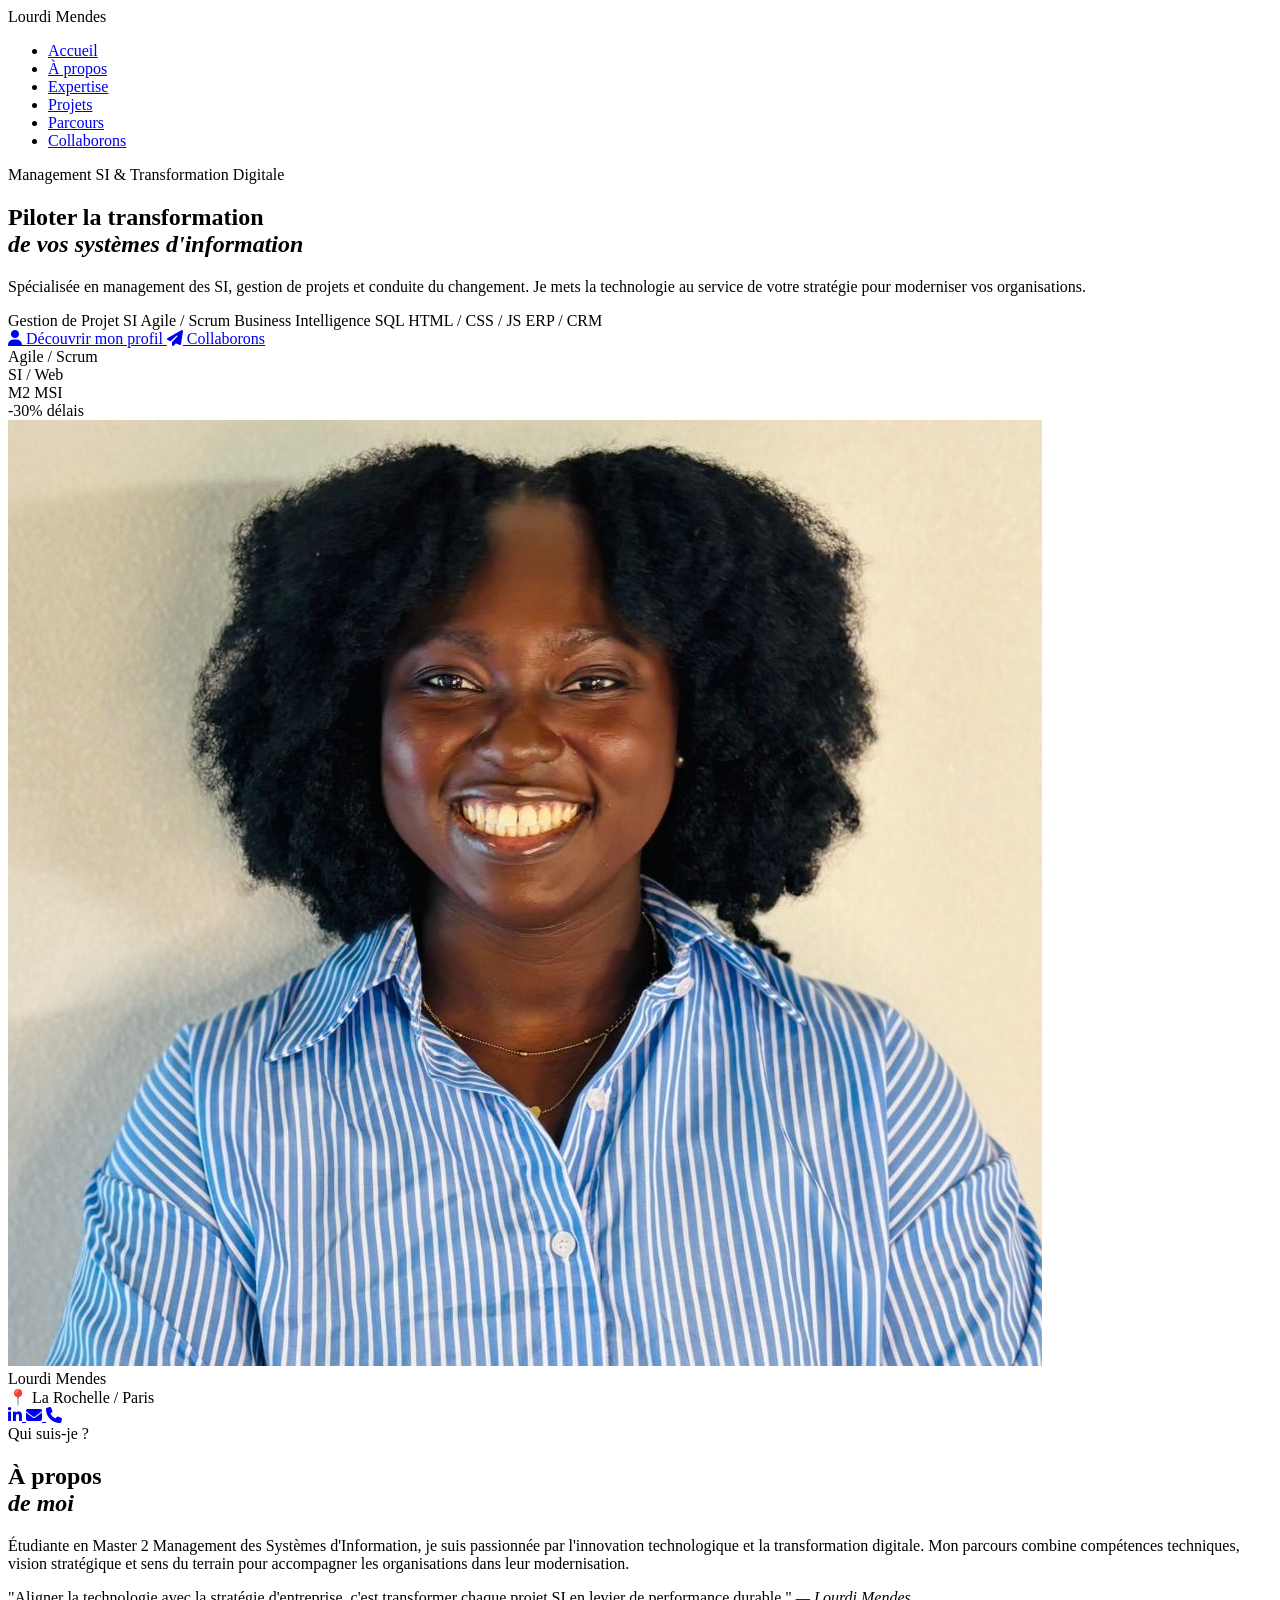
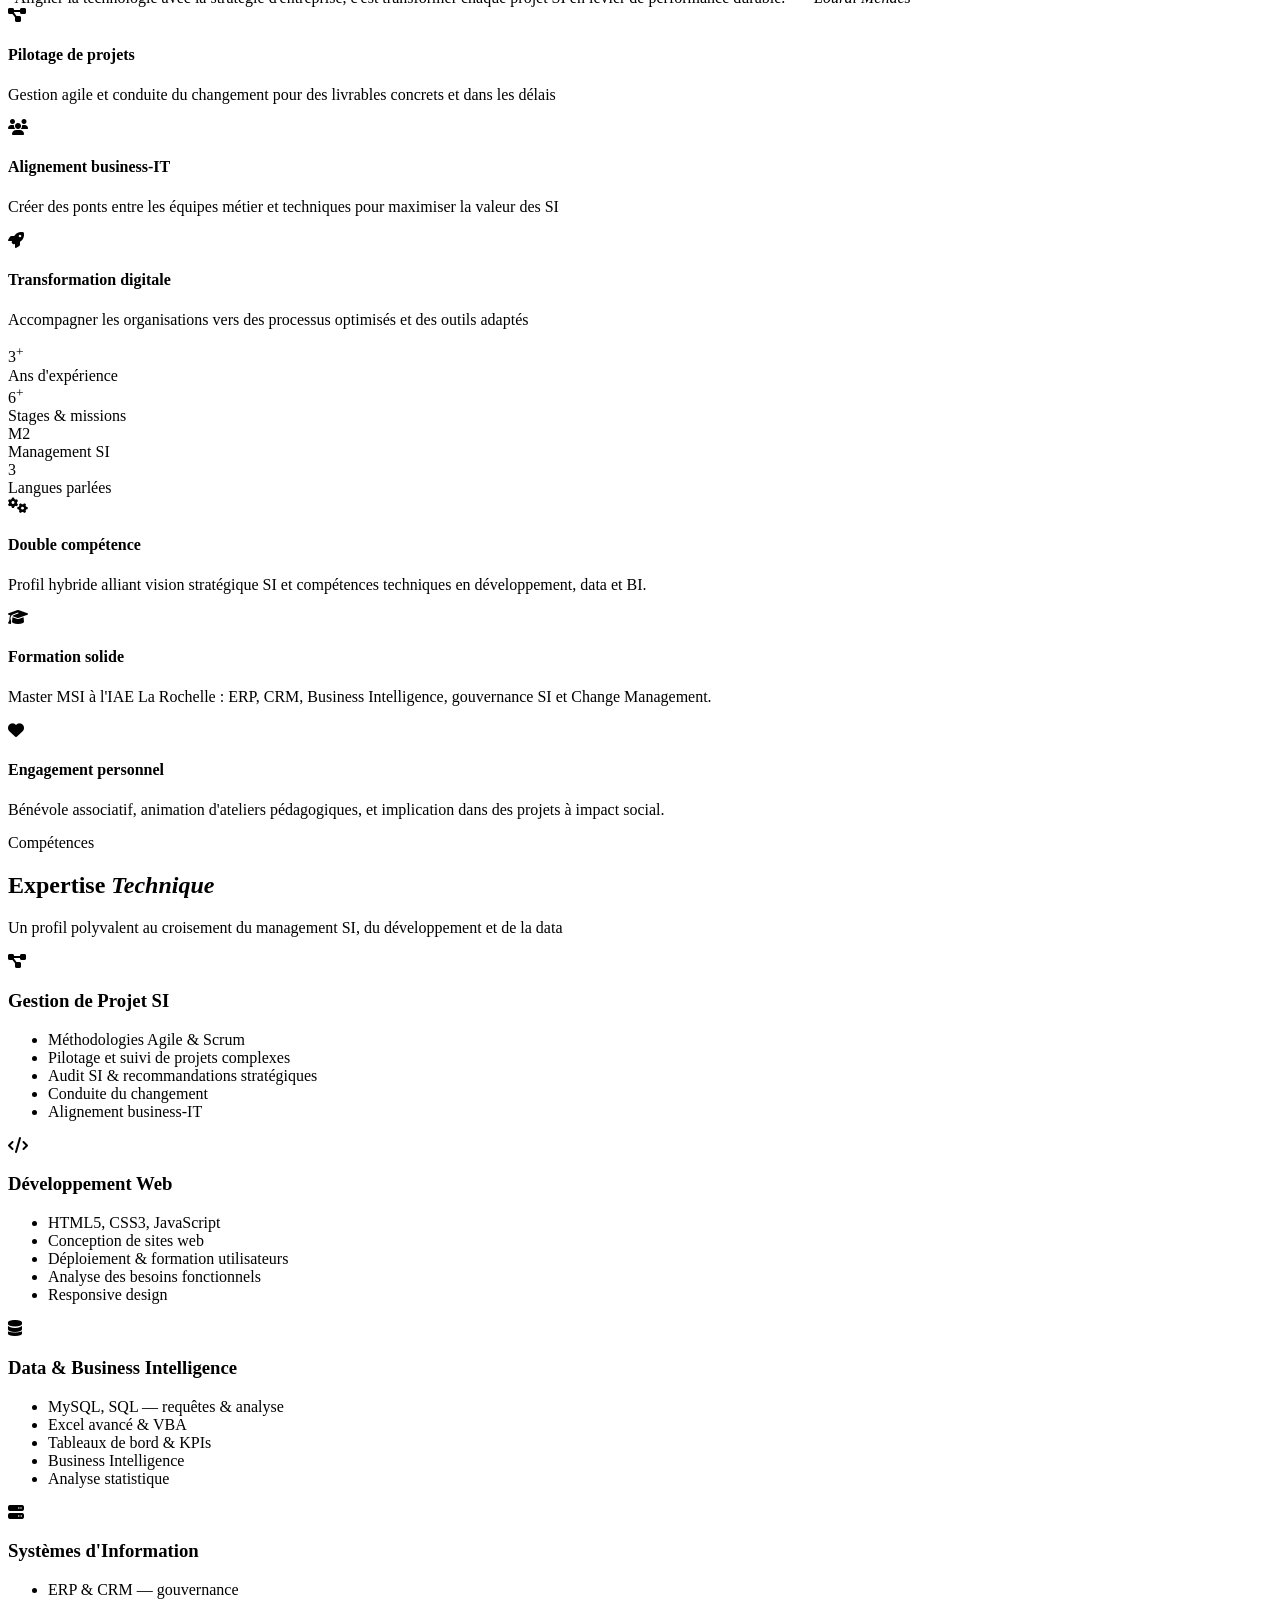
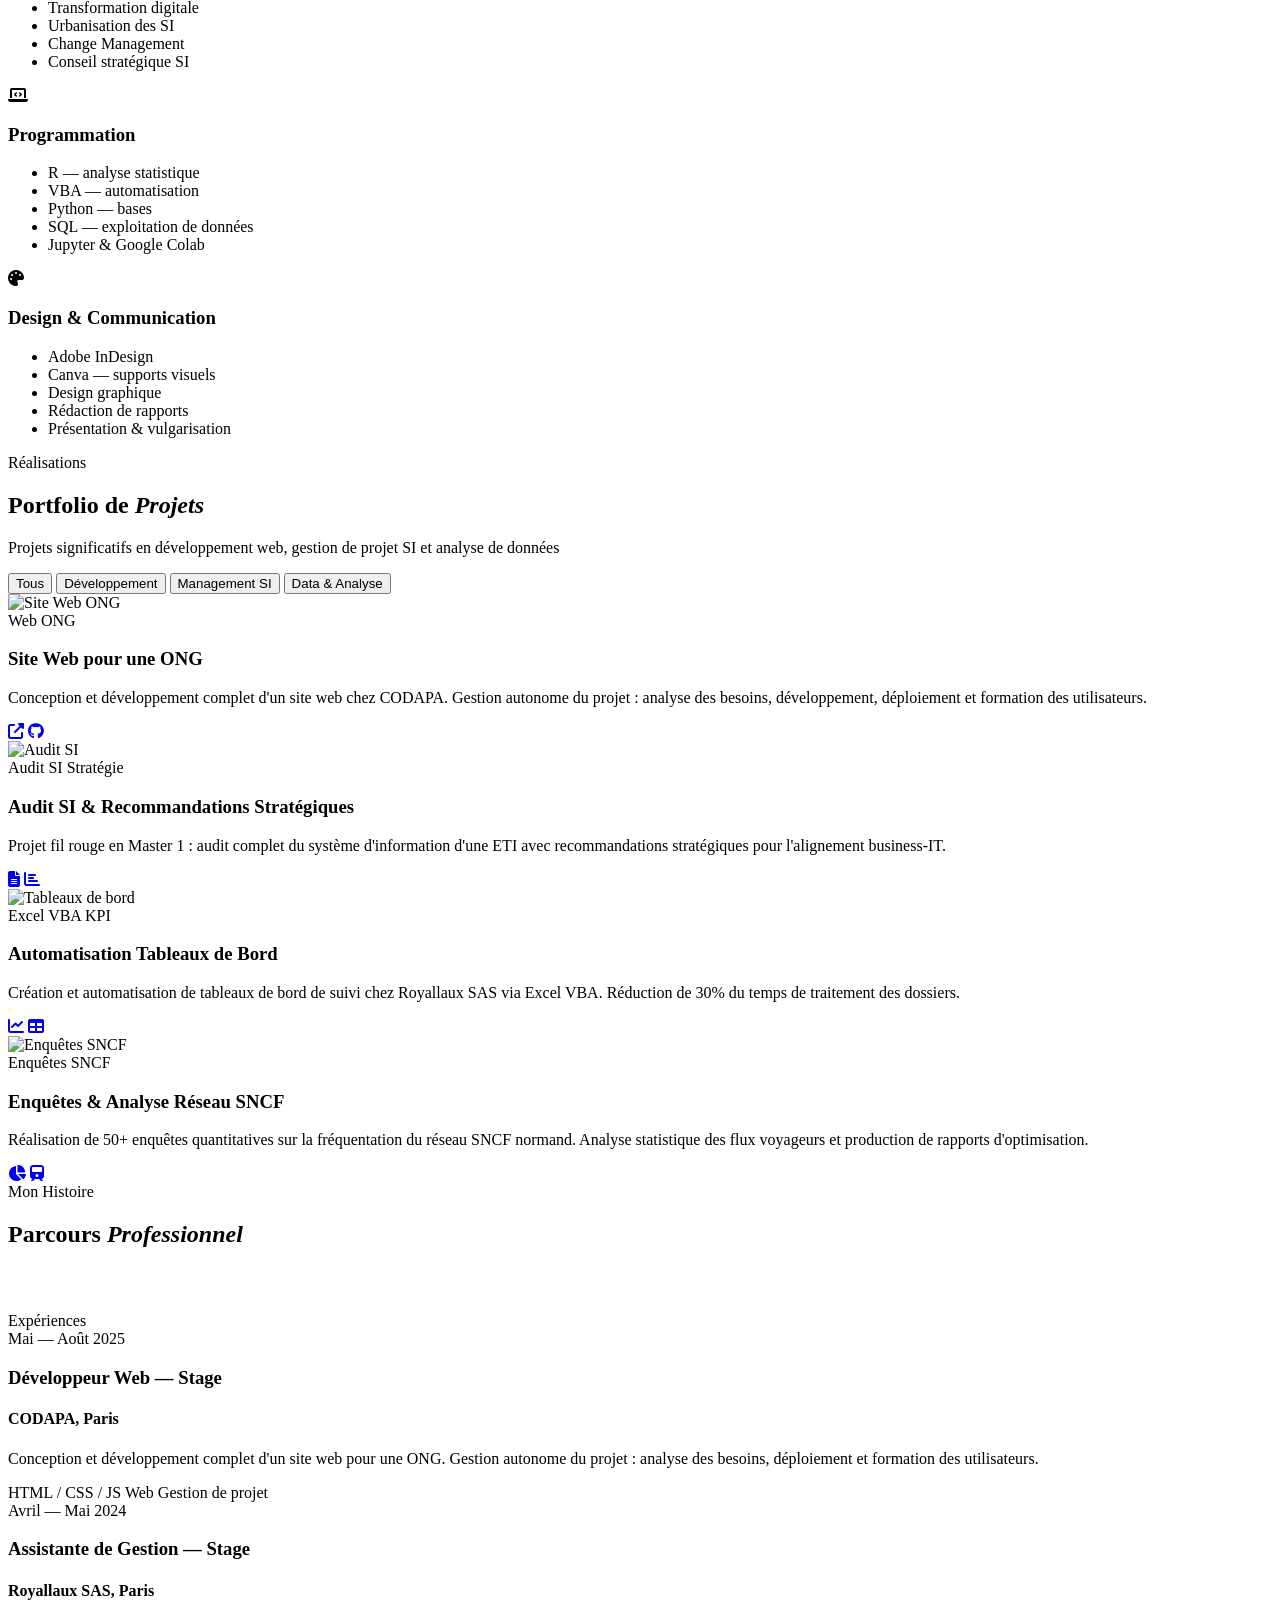
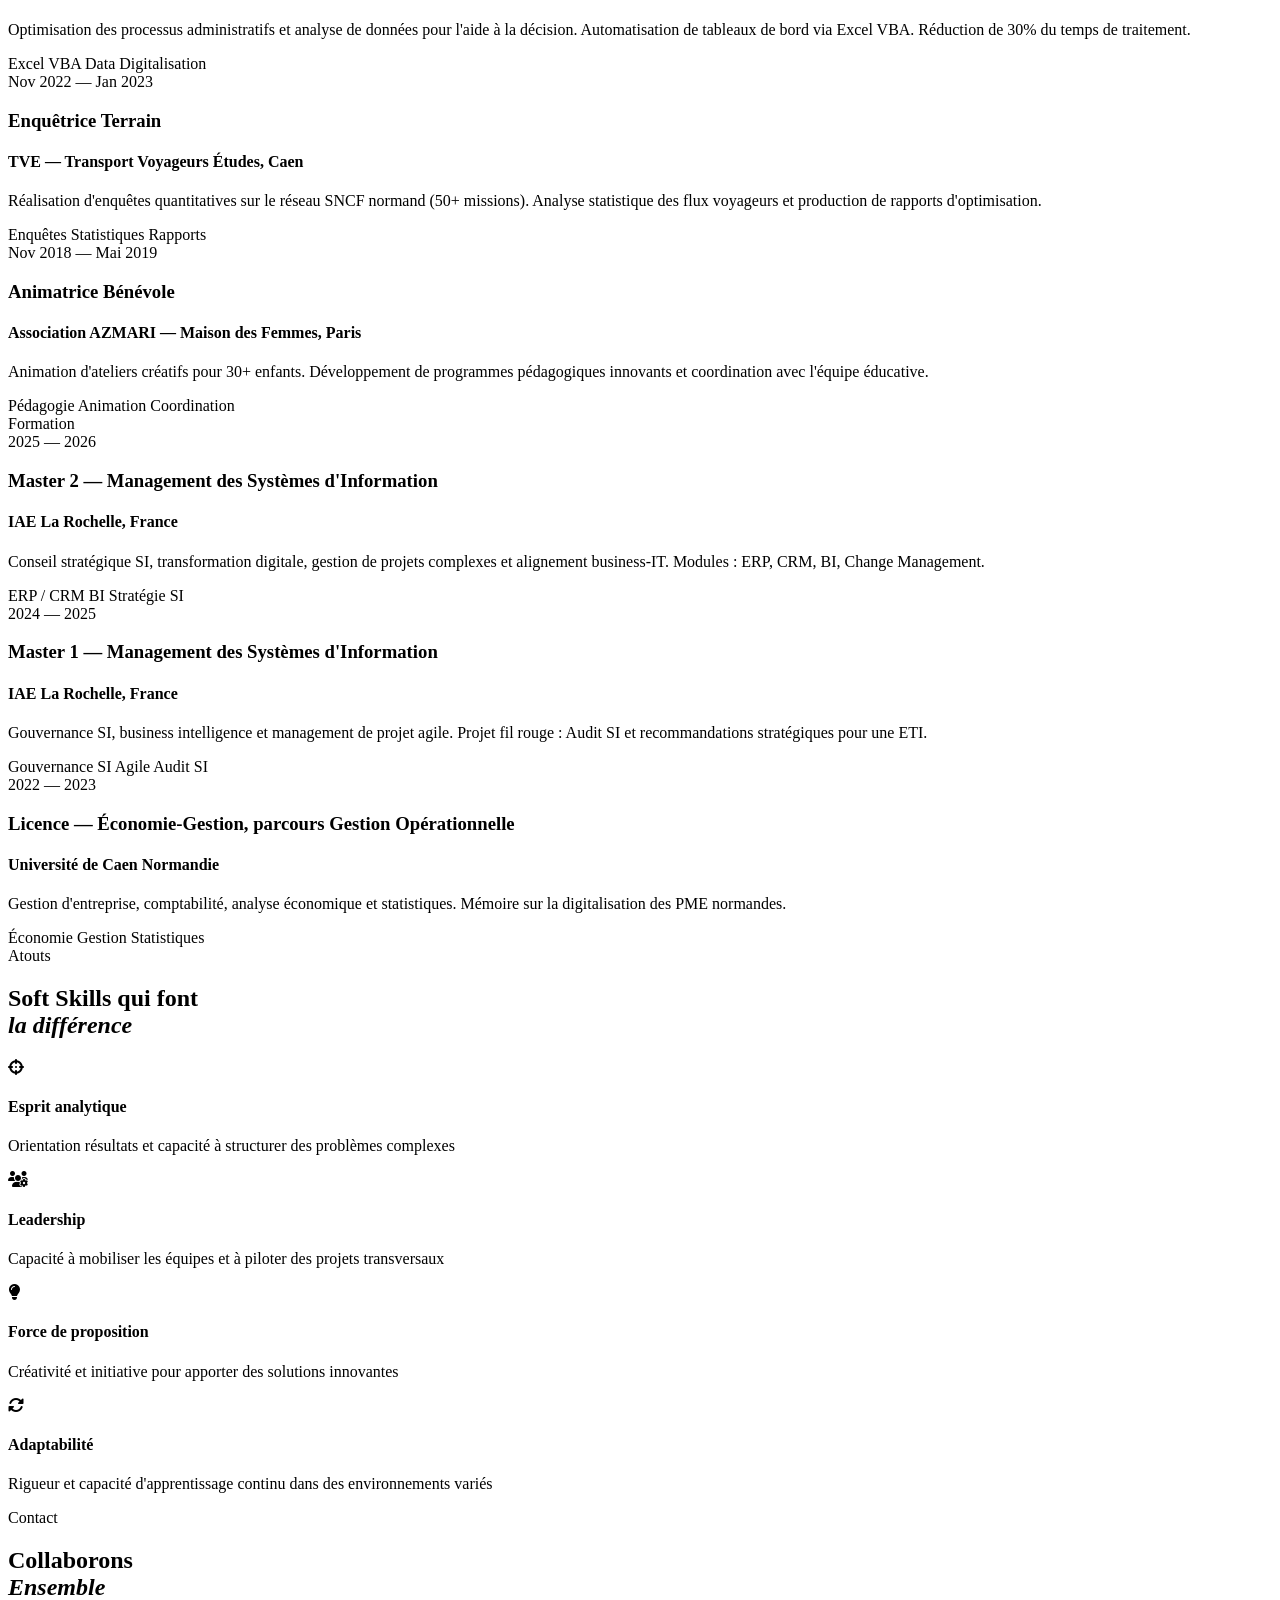
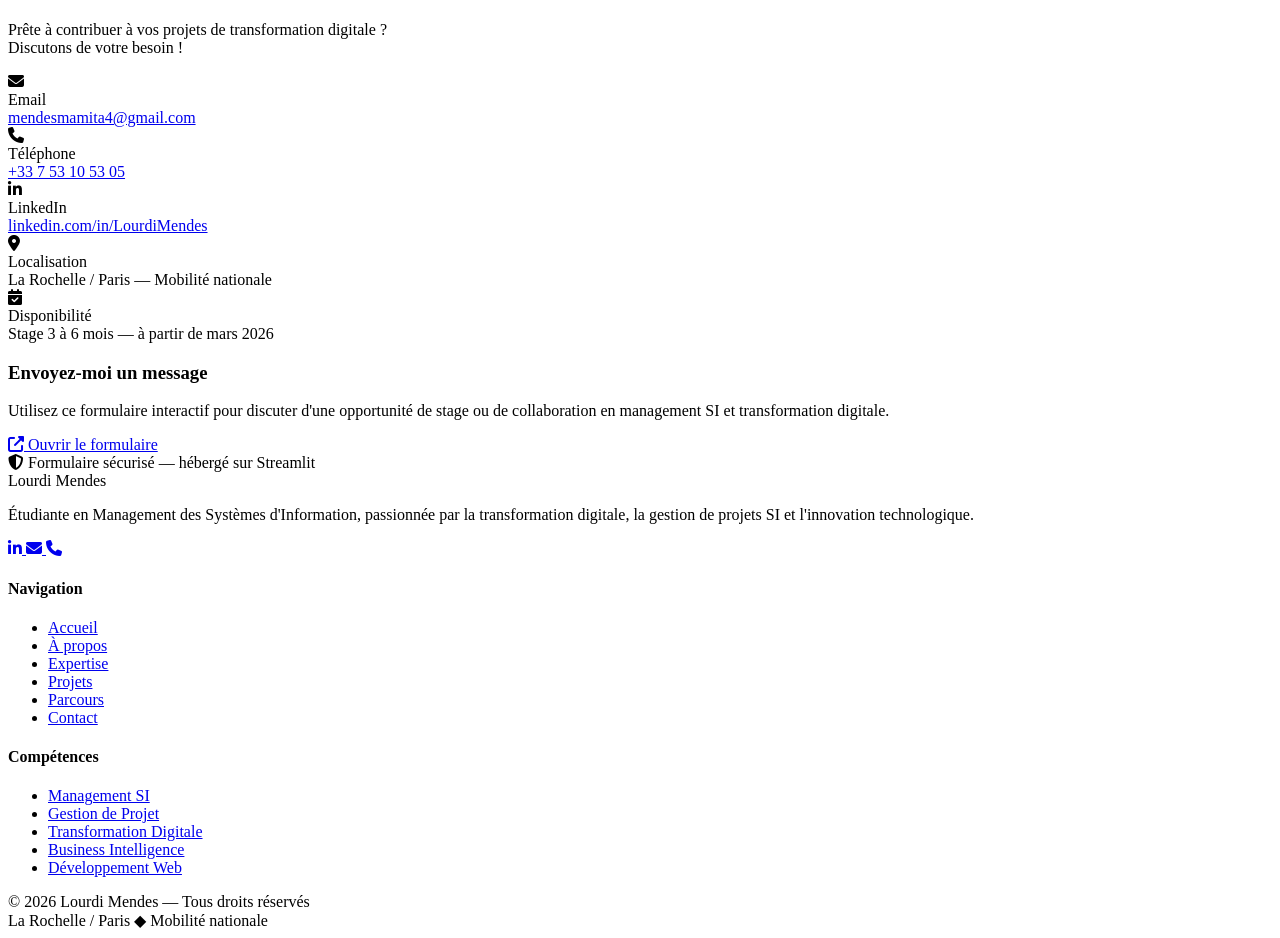
==== index.html @ 41c0a31f "Update index.html" ====
<!DOCTYPE html>
<html lang="fr">
<head>
    <meta charset="UTF-8">
    <meta name="viewport" content="width=device-width, initial-scale=1.0">
    <meta name="description" content="Portfolio de Lourdi Mendes - Management des Systèmes d'Information, transformation digitale et gestion de projets SI">
    <meta name="author" content="Lourdi Mendes">
    <title>Lourdi Mendes — Management SI & Transformation Digitale</title>

    <link rel="preconnect" href="https://fonts.googleapis.com">
    <link rel="preconnect" href="https://fonts.gstatic.com" crossorigin>
    <link href="https://fonts.googleapis.com/css2?family=Cormorant+Garamond:ital,wght@0,300;0,400;0,500;0,600;1,300;1,400&family=DM+Sans:wght@300;400;500;600&family=DM+Mono:wght@300;400&display=swap" rel="stylesheet">
    <link rel="stylesheet" href="https://cdnjs.cloudflare.com/ajax/libs/font-awesome/6.4.0/css/all.min.css">
    <link rel="stylesheet" href="style.css">
</head>

<body>

    <div class="cursor" id="cursor"></div>
    <div class="cursor-ring" id="cursorRing"></div>
    <div class="progress-bar" id="progressBar"></div>

    <!-- NAVIGATION -->
    <nav class="navbar" id="navbar">
        <div class="nav-inner">
            <div class="nav-logo">
                Lourdi  <span>Mendes</span>
            </div>
            <ul class="nav-links" id="navLinks">
                <li><a href="#home" class="active">Accueil</a></li>
                <li><a href="#about">À propos</a></li>
                <li><a href="#expertise">Expertise</a></li>
                <li><a href="#projects">Projets</a></li>
                <li><a href="#parcours">Parcours</a></li>
                <li><a href="#contact" class="nav-cta">Collaborons</a></li>
            </ul>
            <div class="hamburger" id="hamburger" role="button" tabindex="0" aria-label="Ouvrir le menu" aria-expanded="false">
                <span></span><span></span><span></span>
            </div>
        </div>
    </nav>

    <!-- HERO -->
    <section id="home" class="hero">
        <div class="hero-inner">
            <div class="hero-text">
                <div class="hero-eyebrow">Management SI & Transformation Digitale</div>
                <h1 class="hero-title">
                    Piloter la transformation<br>
                    <em>de vos systèmes d'information</em>
                </h1>
                <p class="hero-desc">
                    Spécialisée en management des SI, gestion de projets et conduite du changement. 
                    Je mets la technologie au service de votre stratégie pour moderniser vos organisations.
                </p>
                <div class="hero-tags">
                    <span class="tag-chip">Gestion de Projet SI</span>
                    <span class="tag-chip">Agile / Scrum</span>
                    <span class="tag-chip">Business Intelligence</span>
                    <span class="tag-chip">SQL</span>
                    <span class="tag-chip">HTML / CSS / JS</span>
                    <span class="tag-chip">ERP / CRM</span>
                </div>
                <div class="hero-actions">
                    <a href="#about" class="btn btn-primary">
                        <i class="fas fa-user"></i> Découvrir mon profil
                    </a>
                    <a href="#contact" class="btn btn-outline">
                        <i class="fas fa-paper-plane"></i> Collaborons
                    </a>
                </div>
            </div>

            <div class="hero-visual">
                <div class="orbit-container">
                    <div class="orbit orbit-3"></div>
                    <div class="orbit orbit-1"><div class="orbit-dot"></div></div>
                    <div class="orbit orbit-2"><div class="orbit-dot"></div></div>

                    <div class="data-node node-1" data-label="Méthodes">
                        <span class="val">Agile / Scrum</span>
                    </div>
                    <div class="data-node node-2" data-label="Projets">
                        <span class="val">SI / Web</span>
                    </div>
                    <div class="data-node node-3" data-label="Formation">
                        <span class="val">M2 MSI</span>
                    </div>
                    <div class="data-node node-4" data-label="Efficacité">
                        <span class="val">-30% délais</span>
                    </div>

                    <div class="profile-wrapper">
                        <div class="profile-glow"></div>
                        <div class="profile-img-ring"></div>
                        <img class="profile-img" src="lourdi.jpg" alt="Lourdi Mendes">
                        <div class="profile-scanner"></div>
                        <div class="profile-namecard">
                            <div class="pname">Lourdi Mendes</div>
                            <div class="ploc">📍 La Rochelle / Paris</div>
                        </div>
                        <div class="profile-socials">
                            <a href="https://www.linkedin.com/in/lourdi-mendes-2538161a4/" target="_blank" aria-label="LinkedIn">
                                <i class="fab fa-linkedin-in"></i>
                            </a>
                            <a href="mailto:mendesmamita4@gmail.com" aria-label="Email">
                                <i class="fas fa-envelope"></i>
                            </a>
                            <a href="tel:+33753105305" aria-label="Téléphone">
                                <i class="fas fa-phone"></i>
                            </a>
                        </div>
                    </div>
                </div>
            </div>
        </div>
    </section>

    <!-- ABOUT -->
    <section id="about" class="about section">
        <div class="container">
            <div class="about-grid">
                <div class="about-left reveal">
                    <div class="section-label">Qui suis-je ?</div>
                    <h2 class="section-title">À propos<br><em>de moi</em></h2>

                    <div class="about-text">
                        <p>Étudiante en Master 2 Management des Systèmes d'Information, je suis passionnée par l'innovation technologique et la transformation digitale. Mon parcours combine compétences techniques, vision stratégique et sens du terrain pour accompagner les organisations dans leur modernisation.</p>
                    </div>

                    <div class="about-quote">
                        "Aligner la technologie avec la stratégie d'entreprise, c'est transformer chaque projet SI en levier de performance durable."
                        <cite>— Lourdi Mendes</cite>
                    </div>

                    <div class="approach-items">
                        <div class="approach-item">
                            <div class="approach-icon"><i class="fas fa-project-diagram"></i></div>
                            <div class="approach-text">
                                <h4>Pilotage de projets</h4>
                                <p>Gestion agile et conduite du changement pour des livrables concrets et dans les délais</p>
                            </div>
                        </div>
                        <div class="approach-item">
                            <div class="approach-icon"><i class="fas fa-users"></i></div>
                            <div class="approach-text">
                                <h4>Alignement business-IT</h4>
                                <p>Créer des ponts entre les équipes métier et techniques pour maximiser la valeur des SI</p>
                            </div>
                        </div>
                        <div class="approach-item">
                            <div class="approach-icon"><i class="fas fa-rocket"></i></div>
                            <div class="approach-text">
                                <h4>Transformation digitale</h4>
                                <p>Accompagner les organisations vers des processus optimisés et des outils adaptés</p>
                            </div>
                        </div>
                    </div>
                </div>

                <div class="about-right reveal" style="transition-delay:0.2s">
                    <div class="stat-cards">
                        <div class="stat-card">
                            <div class="stat-number">3<sup>+</sup></div>
                            <div class="stat-label">Ans d'expérience</div>
                        </div>
                        <div class="stat-card">
                            <div class="stat-number">6<sup>+</sup></div>
                            <div class="stat-label">Stages & missions</div>
                        </div>
                        <div class="stat-card">
                            <div class="stat-number">M2</div>
                            <div class="stat-label">Management SI</div>
                        </div>
                        <div class="stat-card">
                            <div class="stat-number">3</div>
                            <div class="stat-label">Langues parlées</div>
                        </div>
                    </div>

                    <div class="highlight-cards">
                        <div class="highlight-card">
                            <div class="hc-icon"><i class="fas fa-cogs"></i></div>
                            <div class="hc-text">
                                <h4>Double compétence</h4>
                                <p>Profil hybride alliant vision stratégique SI et compétences techniques en développement, data et BI.</p>
                            </div>
                        </div>
                        <div class="highlight-card">
                            <div class="hc-icon"><i class="fas fa-graduation-cap"></i></div>
                            <div class="hc-text">
                                <h4>Formation solide</h4>
                                <p>Master MSI à l'IAE La Rochelle : ERP, CRM, Business Intelligence, gouvernance SI et Change Management.</p>
                            </div>
                        </div>
                        <div class="highlight-card">
                            <div class="hc-icon"><i class="fas fa-heart"></i></div>
                            <div class="hc-text">
                                <h4>Engagement personnel</h4>
                                <p>Bénévole associatif, animation d'ateliers pédagogiques, et implication dans des projets à impact social.</p>
                            </div>
                        </div>
                    </div>
                </div>
            </div>
        </div>
    </section>

    <!-- EXPERTISE -->
    <section id="expertise" class="expertise section">
        <div class="container">
            <div class="expertise-header reveal">
                <div class="section-label">Compétences</div>
                <h2 class="section-title">Expertise <em>Technique</em></h2>
                <p class="section-desc">Un profil polyvalent au croisement du management SI, du développement et de la data</p>
            </div>

            <div class="expertise-grid reveal" style="transition-delay:0.2s">
                <div class="exp-card">
                    <div class="exp-icon"><i class="fas fa-project-diagram"></i></div>
                    <h3>Gestion de Projet SI</h3>
                    <ul class="skill-list">
                        <li>Méthodologies Agile & Scrum</li>
                        <li>Pilotage et suivi de projets complexes</li>
                        <li>Audit SI & recommandations stratégiques</li>
                        <li>Conduite du changement</li>
                        <li>Alignement business-IT</li>
                    </ul>
                </div>
                <div class="exp-card">
                    <div class="exp-icon"><i class="fas fa-code"></i></div>
                    <h3>Développement Web</h3>
                    <ul class="skill-list">
                        <li>HTML5, CSS3, JavaScript</li>
                        <li>Conception de sites web</li>
                        <li>Déploiement & formation utilisateurs</li>
                        <li>Analyse des besoins fonctionnels</li>
                        <li>Responsive design</li>
                    </ul>
                </div>
                <div class="exp-card">
                    <div class="exp-icon"><i class="fas fa-database"></i></div>
                    <h3>Data & Business Intelligence</h3>
                    <ul class="skill-list">
                        <li>MySQL, SQL — requêtes & analyse</li>
                        <li>Excel avancé & VBA</li>
                        <li>Tableaux de bord & KPIs</li>
                        <li>Business Intelligence</li>
                        <li>Analyse statistique</li>
                    </ul>
                </div>
                <div class="exp-card">
                    <div class="exp-icon"><i class="fas fa-server"></i></div>
                    <h3>Systèmes d'Information</h3>
                    <ul class="skill-list">
                        <li>ERP & CRM — gouvernance</li>
                        <li>Transformation digitale</li>
                        <li>Urbanisation des SI</li>
                        <li>Change Management</li>
                        <li>Conseil stratégique SI</li>
                    </ul>
                </div>
                <div class="exp-card">
                    <div class="exp-icon"><i class="fas fa-laptop-code"></i></div>
                    <h3>Programmation</h3>
                    <ul class="skill-list">
                        <li>R — analyse statistique</li>
                        <li>VBA — automatisation</li>
                        <li>Python — bases</li>
                        <li>SQL — exploitation de données</li>
                        <li>Jupyter & Google Colab</li>
                    </ul>
                </div>
                <div class="exp-card">
                    <div class="exp-icon"><i class="fas fa-palette"></i></div>
                    <h3>Design & Communication</h3>
                    <ul class="skill-list">
                        <li>Adobe InDesign</li>
                        <li>Canva — supports visuels</li>
                        <li>Design graphique</li>
                        <li>Rédaction de rapports</li>
                        <li>Présentation & vulgarisation</li>
                    </ul>
                </div>
            </div>
        </div>
    </section>

    <!-- PROJECTS -->
    <section id="projects" class="projects section">
        <div class="container">
            <div class="projects-header reveal">
                <div class="section-label">Réalisations</div>
                <h2 class="section-title">Portfolio de <em>Projets</em></h2>
                <p class="section-desc">Projets significatifs en développement web, gestion de projet SI et analyse de données</p>
            </div>

            <div class="project-filters reveal" style="transition-delay:0.1s">
                <button class="filter-btn active" data-filter="all">Tous</button>
                <button class="filter-btn" data-filter="dev">Développement</button>
                <button class="filter-btn" data-filter="si">Management SI</button>
                <button class="filter-btn" data-filter="data">Data & Analyse</button>
            </div>

            <div class="projects-grid">
                <div class="project-card reveal" data-category="dev">
                    <div class="project-img">
                        <img src="https://images.unsplash.com/photo-1460925895917-afdab827c52f?w=600&h=300&fit=crop" alt="Site Web ONG">
                        <div class="project-img-overlay"></div>
                        <div class="project-img-tags">
                            <span class="ptag">Web</span>
                            <span class="ptag cyan">ONG</span>
                        </div>
                    </div>
                    <div class="project-body">
                        <h3>Site Web pour une ONG</h3>
                        <p>Conception et développement complet d'un site web chez CODAPA. Gestion autonome du projet : analyse des besoins, développement, déploiement et formation des utilisateurs.</p>
                        <div class="project-links-row">
                            <a href="#" class="proj-link"><i class="fas fa-external-link-alt"></i></a>
                            <a href="#" class="proj-link"><i class="fab fa-github"></i></a>
                        </div>
                    </div>
                </div>

                <div class="project-card reveal" data-category="si" style="transition-delay:0.1s">
                    <div class="project-img">
                        <img src="https://images.unsplash.com/photo-1551288049-bebda4e38f71?w=600&h=300&fit=crop" alt="Audit SI">
                        <div class="project-img-overlay"></div>
                        <div class="project-img-tags">
                            <span class="ptag">Audit SI</span>
                            <span class="ptag cyan">Stratégie</span>
                        </div>
                    </div>
                    <div class="project-body">
                        <h3>Audit SI & Recommandations Stratégiques</h3>
                        <p>Projet fil rouge en Master 1 : audit complet du système d'information d'une ETI avec recommandations stratégiques pour l'alignement business-IT.</p>
                        <div class="project-links-row">
                            <a href="#" class="proj-link"><i class="fas fa-file-alt"></i></a>
                            <a href="#" class="proj-link"><i class="fas fa-chart-bar"></i></a>
                        </div>
                    </div>
                </div>

                <div class="project-card reveal" data-category="data" style="transition-delay:0.15s">
                    <div class="project-img">
                        <img src="https://images.unsplash.com/photo-1543286386-713bdd548da4?w=600&h=300&fit=crop" alt="Tableaux de bord">
                        <div class="project-img-overlay"></div>
                        <div class="project-img-tags">
                            <span class="ptag">Excel VBA</span>
                            <span class="ptag">KPI</span>
                        </div>
                    </div>
                    <div class="project-body">
                        <h3>Automatisation Tableaux de Bord</h3>
                        <p>Création et automatisation de tableaux de bord de suivi chez Royallaux SAS via Excel VBA. Réduction de 30% du temps de traitement des dossiers.</p>
                        <div class="project-links-row">
                            <a href="#" class="proj-link"><i class="fas fa-chart-line"></i></a>
                            <a href="#" class="proj-link"><i class="fas fa-table"></i></a>
                        </div>
                    </div>
                </div>

                <div class="project-card reveal" data-category="data" style="transition-delay:0.2s">
                    <div class="project-img">
                        <img src="https://images.unsplash.com/photo-1544620347-c4fd4a3d5957?w=600&h=300&fit=crop" alt="Enquêtes SNCF">
                        <div class="project-img-overlay"></div>
                        <div class="project-img-tags">
                            <span class="ptag">Enquêtes</span>
                            <span class="ptag cyan">SNCF</span>
                        </div>
                    </div>
                    <div class="project-body">
                        <h3>Enquêtes & Analyse Réseau SNCF</h3>
                        <p>Réalisation de 50+ enquêtes quantitatives sur la fréquentation du réseau SNCF normand. Analyse statistique des flux voyageurs et production de rapports d'optimisation.</p>
                        <div class="project-links-row">
                            <a href="#" class="proj-link"><i class="fas fa-chart-pie"></i></a>
                            <a href="#" class="proj-link"><i class="fas fa-train"></i></a>
                        </div>
                    </div>
                </div>
            </div>
        </div>
    </section>

    <!-- PARCOURS -->
    <section id="parcours" class="journey section">
        <div class="container">
            <div class="reveal" style="margin-bottom:4rem">
                <div class="section-label">Mon Histoire</div>
                <h2 class="section-title">Parcours <em>Professionnel</em></h2>
            </div>

            <div class="journey-grid">
                <div class="reveal">
                    <div class="journey-col-title">Expériences</div>
                    <div class="timeline">
                        <div class="tl-item">
                            <div class="tl-line">
                                <div class="tl-dot"></div>
                                <div class="tl-connector"></div>
                            </div>
                            <div class="tl-content">
                                <div class="tl-date">Mai — Août 2025</div>
                                <h3>Développeur Web — Stage</h3>
                                <h4>CODAPA, Paris</h4>
                                <p>Conception et développement complet d'un site web pour une ONG. Gestion autonome du projet : analyse des besoins, déploiement et formation des utilisateurs.</p>
                                <div class="tl-tags">
                                    <span class="tl-tag">HTML / CSS / JS</span>
                                    <span class="tl-tag">Web</span>
                                    <span class="tl-tag">Gestion de projet</span>
                                </div>
                            </div>
                        </div>

                        <div class="tl-item">
                            <div class="tl-line">
                                <div class="tl-dot"></div>
                                <div class="tl-connector"></div>
                            </div>
                            <div class="tl-content">
                                <div class="tl-date">Avril — Mai 2024</div>
                                <h3>Assistante de Gestion — Stage</h3>
                                <h4>Royallaux SAS, Paris</h4>
                                <p>Optimisation des processus administratifs et analyse de données pour l'aide à la décision. Automatisation de tableaux de bord via Excel VBA. Réduction de 30% du temps de traitement.</p>
                                <div class="tl-tags">
                                    <span class="tl-tag">Excel VBA</span>
                                    <span class="tl-tag">Data</span>
                                    <span class="tl-tag">Digitalisation</span>
                                </div>
                            </div>
                        </div>

                        <div class="tl-item">
                            <div class="tl-line">
                                <div class="tl-dot"></div>
                                <div class="tl-connector"></div>
                            </div>
                            <div class="tl-content">
                                <div class="tl-date">Nov 2022 — Jan 2023</div>
                                <h3>Enquêtrice Terrain</h3>
                                <h4>TVE — Transport Voyageurs Études, Caen</h4>
                                <p>Réalisation d'enquêtes quantitatives sur le réseau SNCF normand (50+ missions). Analyse statistique des flux voyageurs et production de rapports d'optimisation.</p>
                                <div class="tl-tags">
                                    <span class="tl-tag">Enquêtes</span>
                                    <span class="tl-tag">Statistiques</span>
                                    <span class="tl-tag">Rapports</span>
                                </div>
                            </div>
                        </div>

                        <div class="tl-item">
                            <div class="tl-line">
                                <div class="tl-dot cyan-dot"></div>
                            </div>
                            <div class="tl-content">
                                <div class="tl-date cyan">Nov 2018 — Mai 2019</div>
                                <h3>Animatrice Bénévole</h3>
                                <h4>Association AZMARI — Maison des Femmes, Paris</h4>
                                <p>Animation d'ateliers créatifs pour 30+ enfants. Développement de programmes pédagogiques innovants et coordination avec l'équipe éducative.</p>
                                <div class="tl-tags">
                                    <span class="tl-tag">Pédagogie</span>
                                    <span class="tl-tag">Animation</span>
                                    <span class="tl-tag">Coordination</span>
                                </div>
                            </div>
                        </div>
                    </div>
                </div>

                <div class="reveal" style="transition-delay:0.2s">
                    <div class="journey-col-title">Formation</div>
                    <div class="timeline">
                        <div class="tl-item">
                            <div class="tl-line">
                                <div class="tl-dot"></div>
                                <div class="tl-connector"></div>
                            </div>
                            <div class="tl-content">
                                <div class="tl-date">2025 — 2026</div>
                                <h3>Master 2 — Management des Systèmes d'Information</h3>
                                <h4>IAE La Rochelle, France</h4>
                                <p>Conseil stratégique SI, transformation digitale, gestion de projets complexes et alignement business-IT. Modules : ERP, CRM, BI, Change Management.</p>
                                <div class="tl-tags">
                                    <span class="tl-tag">ERP / CRM</span>
                                    <span class="tl-tag">BI</span>
                                    <span class="tl-tag">Stratégie SI</span>
                                </div>
                            </div>
                        </div>

                        <div class="tl-item">
                            <div class="tl-line">
                                <div class="tl-dot"></div>
                                <div class="tl-connector"></div>
                            </div>
                            <div class="tl-content">
                                <div class="tl-date">2024 — 2025</div>
                                <h3>Master 1 — Management des Systèmes d'Information</h3>
                                <h4>IAE La Rochelle, France</h4>
                                <p>Gouvernance SI, business intelligence et management de projet agile. Projet fil rouge : Audit SI et recommandations stratégiques pour une ETI.</p>
                                <div class="tl-tags">
                                    <span class="tl-tag">Gouvernance SI</span>
                                    <span class="tl-tag">Agile</span>
                                    <span class="tl-tag">Audit SI</span>
                                </div>
                            </div>
                        </div>

                        <div class="tl-item">
                            <div class="tl-line">
                                <div class="tl-dot cyan-dot"></div>
                            </div>
                            <div class="tl-content">
                                <div class="tl-date cyan">2022 — 2023</div>
                                <h3>Licence — Économie-Gestion, parcours Gestion Opérationnelle</h3>
                                <h4>Université de Caen Normandie</h4>
                                <p>Gestion d'entreprise, comptabilité, analyse économique et statistiques. Mémoire sur la digitalisation des PME normandes.</p>
                                <div class="tl-tags">
                                    <span class="tl-tag">Économie</span>
                                    <span class="tl-tag">Gestion</span>
                                    <span class="tl-tag">Statistiques</span>
                                </div>
                            </div>
                        </div>
                    </div>
                </div>
            </div>
        </div>
    </section>

    <!-- QUALITIES -->
    <section id="qualities" class="qualities section">
        <div class="container">
            <div class="qualities-header reveal">
                <div class="section-label">Atouts</div>
                <h2 class="section-title">Soft Skills qui font<br><em>la différence</em></h2>
            </div>
            <div class="qualities-grid reveal" style="transition-delay:0.15s">
                <div class="qual-card">
                    <div class="qual-icon"><i class="fas fa-crosshairs"></i></div>
                    <h4>Esprit analytique</h4>
                    <p>Orientation résultats et capacité à structurer des problèmes complexes</p>
                </div>
                <div class="qual-card">
                    <div class="qual-icon"><i class="fas fa-users-cog"></i></div>
                    <h4>Leadership</h4>
                    <p>Capacité à mobiliser les équipes et à piloter des projets transversaux</p>
                </div>
                <div class="qual-card">
                    <div class="qual-icon"><i class="fas fa-lightbulb"></i></div>
                    <h4>Force de proposition</h4>
                    <p>Créativité et initiative pour apporter des solutions innovantes</p>
                </div>
                <div class="qual-card">
                    <div class="qual-icon"><i class="fas fa-sync-alt"></i></div>
                    <h4>Adaptabilité</h4>
                    <p>Rigueur et capacité d'apprentissage continu dans des environnements variés</p>
                </div>
            </div>
        </div>
    </section>

    <!-- CONTACT -->
    <section id="contact" class="contact section">
        <div class="container">
            <div class="contact-grid">
                <div class="reveal">
                    <div class="section-label">Contact</div>
                    <h2 class="section-title">Collaborons<br><em>Ensemble</em></h2>
                    <p class="contact-tagline">
                        Prête à contribuer à vos projets de transformation digitale ?<br>Discutons de votre besoin !
                    </p>

                    <div class="contact-methods">
                        <div class="c-method">
                            <div class="c-method-icon"><i class="fas fa-envelope"></i></div>
                            <div>
                                <div class="c-method-label">Email</div>
                                <div class="c-method-text"><a href="mailto:mendesmamita4@gmail.com">mendesmamita4@gmail.com</a></div>
                            </div>
                        </div>
                        <div class="c-method">
                            <div class="c-method-icon"><i class="fas fa-phone"></i></div>
                            <div>
                                <div class="c-method-label">Téléphone</div>
                                <div class="c-method-text"><a href="tel:+33753105305">+33 7 53 10 53 05</a></div>
                            </div>
                        </div>
                        <div class="c-method">
                            <div class="c-method-icon"><i class="fab fa-linkedin-in"></i></div>
                            <div>
                                <div class="c-method-label">LinkedIn</div>
                                <div class="c-method-text"><a href="https://www.linkedin.com/in/lourdi-mendes-2538161a4/" target="_blank">linkedin.com/in/LourdiMendes</a></div>
                            </div>
                        </div>
                        <div class="c-method">
                            <div class="c-method-icon"><i class="fas fa-map-marker-alt"></i></div>
                            <div>
                                <div class="c-method-label">Localisation</div>
                                <div class="c-method-text"><span>La Rochelle / Paris — Mobilité nationale</span></div>
                            </div>
                        </div>
                        <div class="c-method">
                            <div class="c-method-icon"><i class="fas fa-calendar-check"></i></div>
                            <div>
                                <div class="c-method-label">Disponibilité</div>
                                <div class="c-method-text"><span>Stage 3 à 6 mois — à partir de mars 2026</span></div>
                            </div>
                        </div>
                    </div>
                </div>

                <div class="reveal" style="transition-delay:0.2s">
                    <div class="cta-box">
                        <h3>Envoyez-moi un message</h3>
                        <p>Utilisez ce formulaire interactif pour discuter d'une opportunité de stage ou de collaboration en management SI et transformation digitale.</p>
                        <a href="https://contact-form-Mendes.streamlit.app/" target="_blank" class="btn btn-primary">
                            <i class="fas fa-external-link-alt"></i> Ouvrir le formulaire
                        </a>
                        <div class="cta-form-note">
                            <i class="fas fa-shield-alt"></i>
                            Formulaire sécurisé — hébergé sur Streamlit
                        </div>
                    </div>
                </div>
            </div>
        </div>
    </section>

    <!-- FOOTER -->
    <footer class="footer">
        <div class="container">
            <div class="footer-grid">
                <div>
                    <div class="footer-logo">Lourdi  <span>Mendes</span></div>
                    <p class="footer-tagline">Étudiante en Management des Systèmes d'Information, passionnée par la transformation digitale, la gestion de projets SI et l'innovation technologique.</p>
                    <div class="footer-social">
                        <a href="https://www.linkedin.com/in/lourdi-mendes-2538161a4/" target="_blank" aria-label="LinkedIn">
                            <i class="fab fa-linkedin-in"></i>
                        </a>
                        <a href="mailto:mendesmamita4@gmail.com" aria-label="Email">
                            <i class="fas fa-envelope"></i>
                        </a>
                        <a href="tel:+33753105305" aria-label="Téléphone">
                            <i class="fas fa-phone"></i>
                        </a>
                    </div>
                </div>

                <div class="footer-col">
                    <h4>Navigation</h4>
                    <ul class="footer-links">
                        <li><a href="#home">Accueil</a></li>
                        <li><a href="#about">À propos</a></li>
                        <li><a href="#expertise">Expertise</a></li>
                        <li><a href="#projects">Projets</a></li>
                        <li><a href="#parcours">Parcours</a></li>
                        <li><a href="#contact">Contact</a></li>
                    </ul>
                </div>

                <div class="footer-col">
                    <h4>Compétences</h4>
                    <ul class="footer-links">
                        <li><a href="#expertise">Management SI</a></li>
                        <li><a href="#expertise">Gestion de Projet</a></li>
                        <li><a href="#expertise">Transformation Digitale</a></li>
                        <li><a href="#expertise">Business Intelligence</a></li>
                        <li><a href="#expertise">Développement Web</a></li>
                    </ul>
                </div>
            </div>

            <div class="footer-bottom">
                <div class="footer-copy">
                    &copy; 2026 <span>Lourdi Mendes</span> — Tous droits réservés
                </div>
                <div class="footer-copy">
                    La Rochelle / Paris <span>&#9670;</span> Mobilité nationale
                </div>
            </div>
        </div>
    </footer>

    <script src="script.js"></script>
</body>
</html>
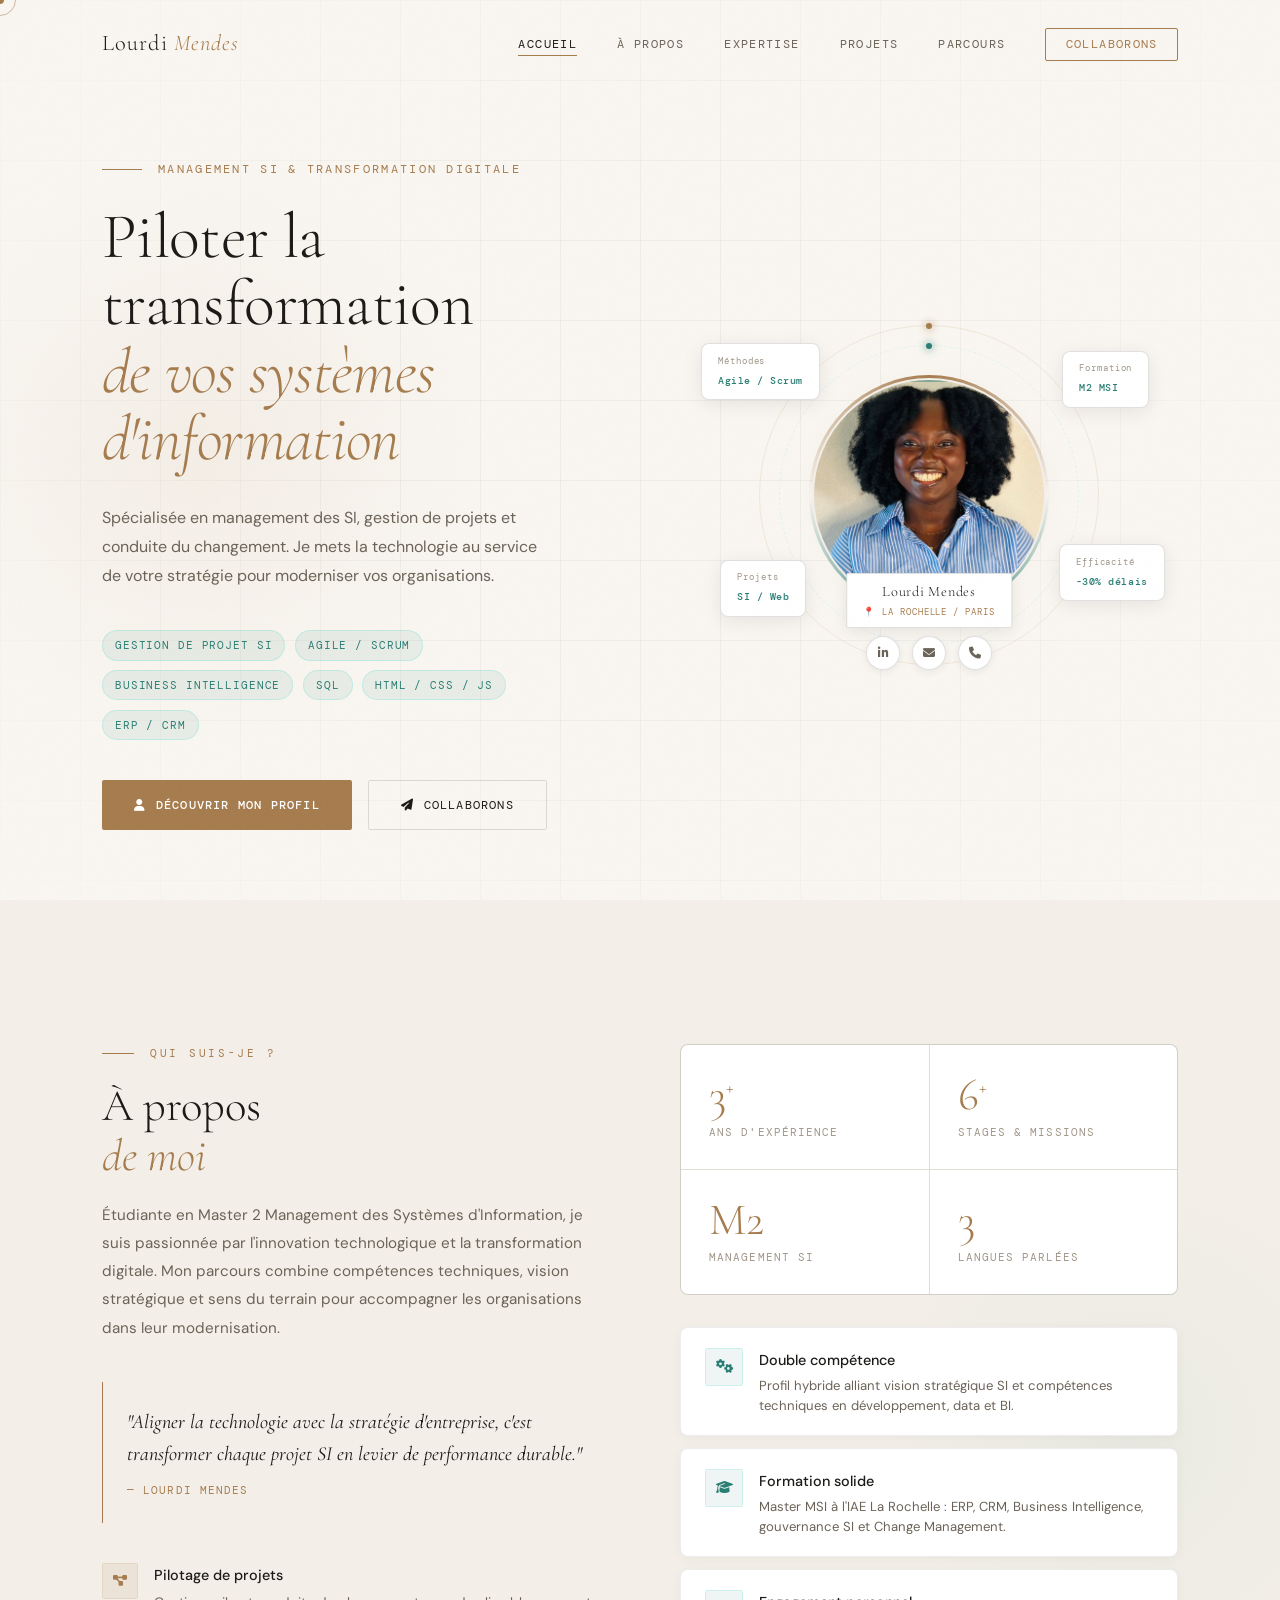
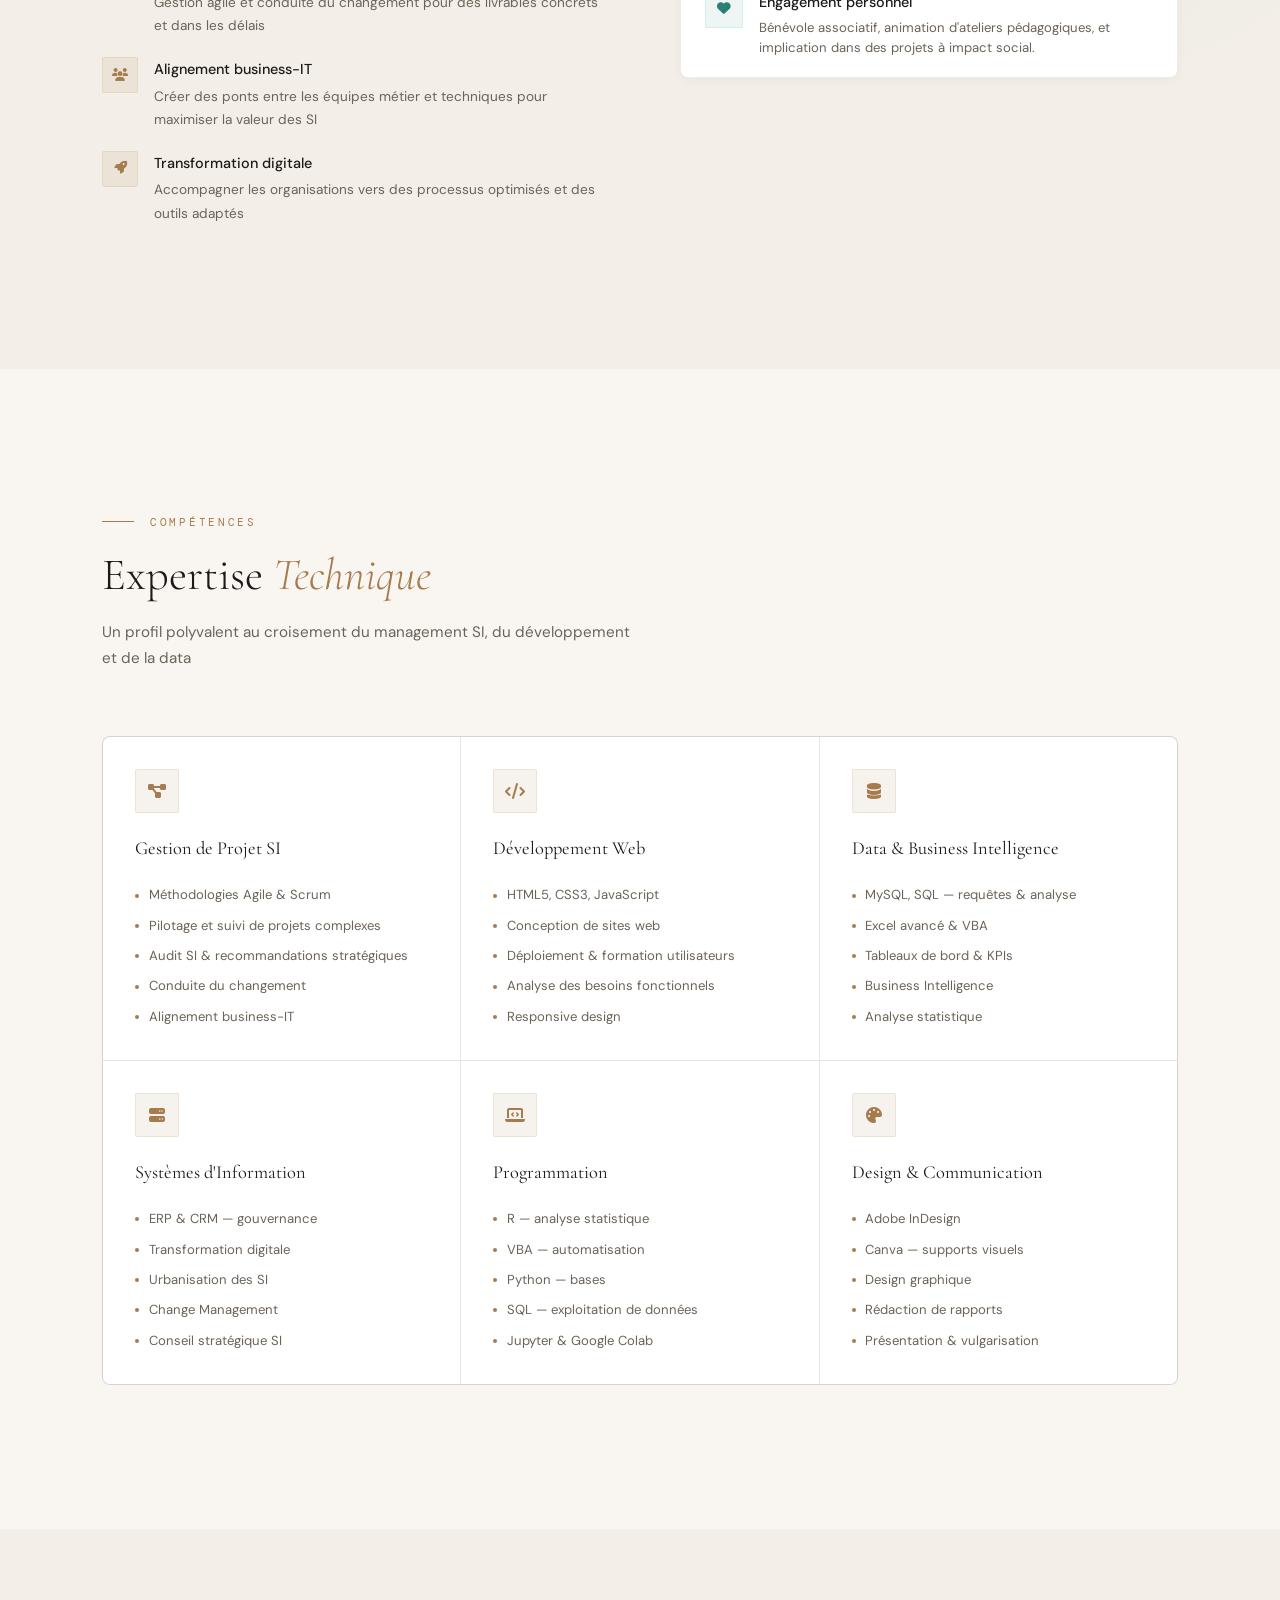
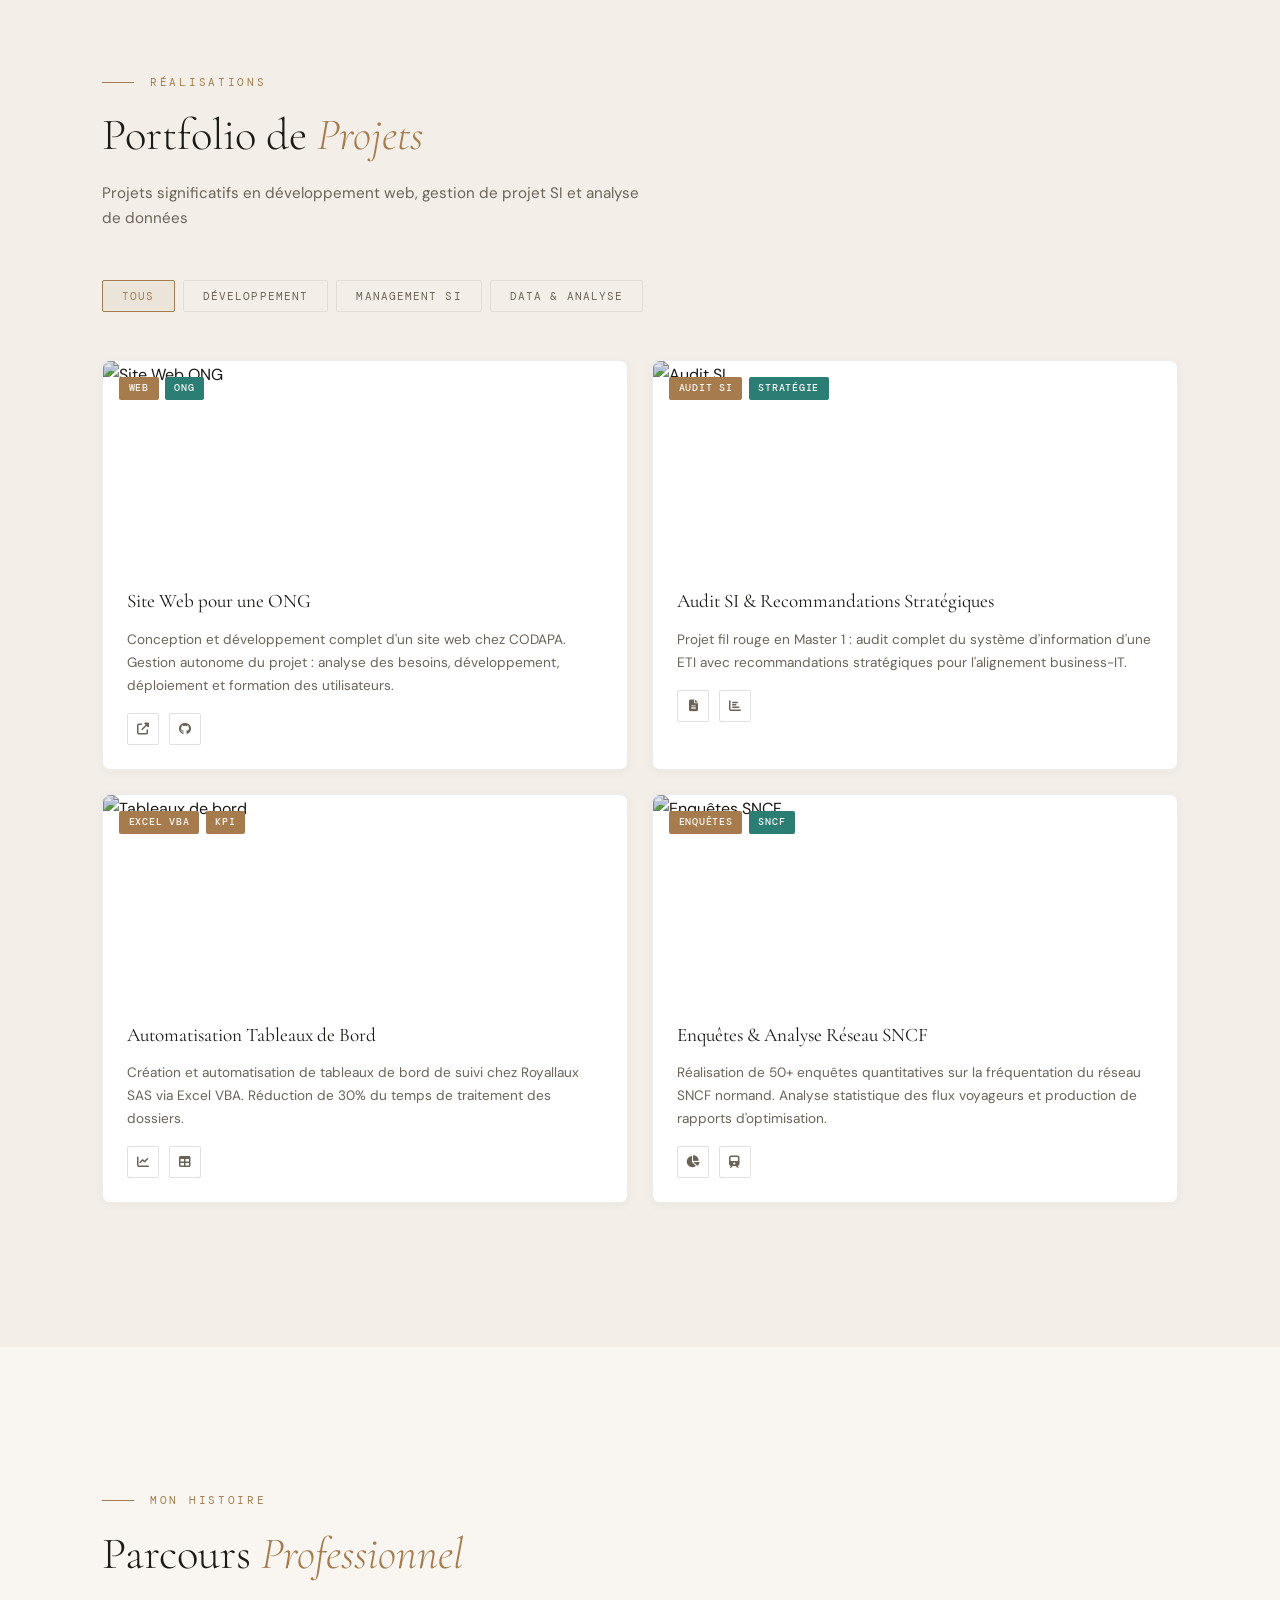
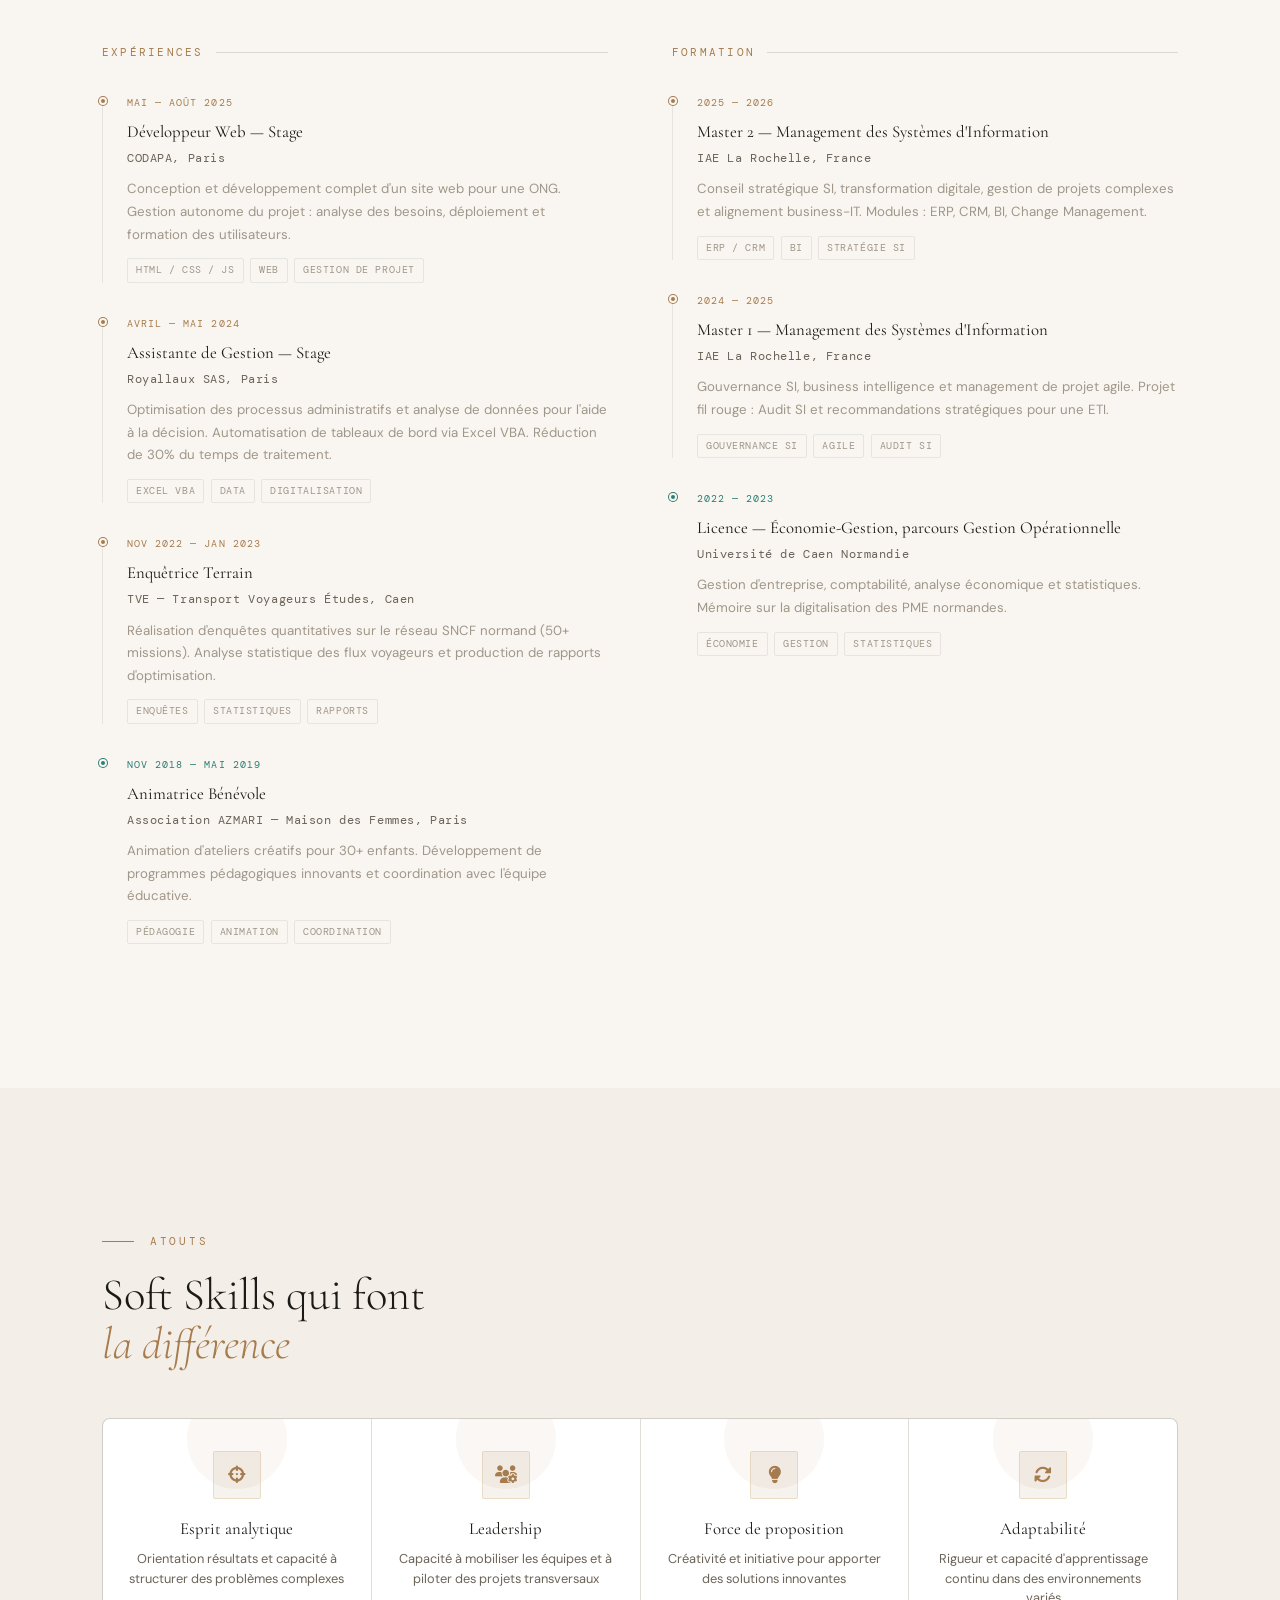
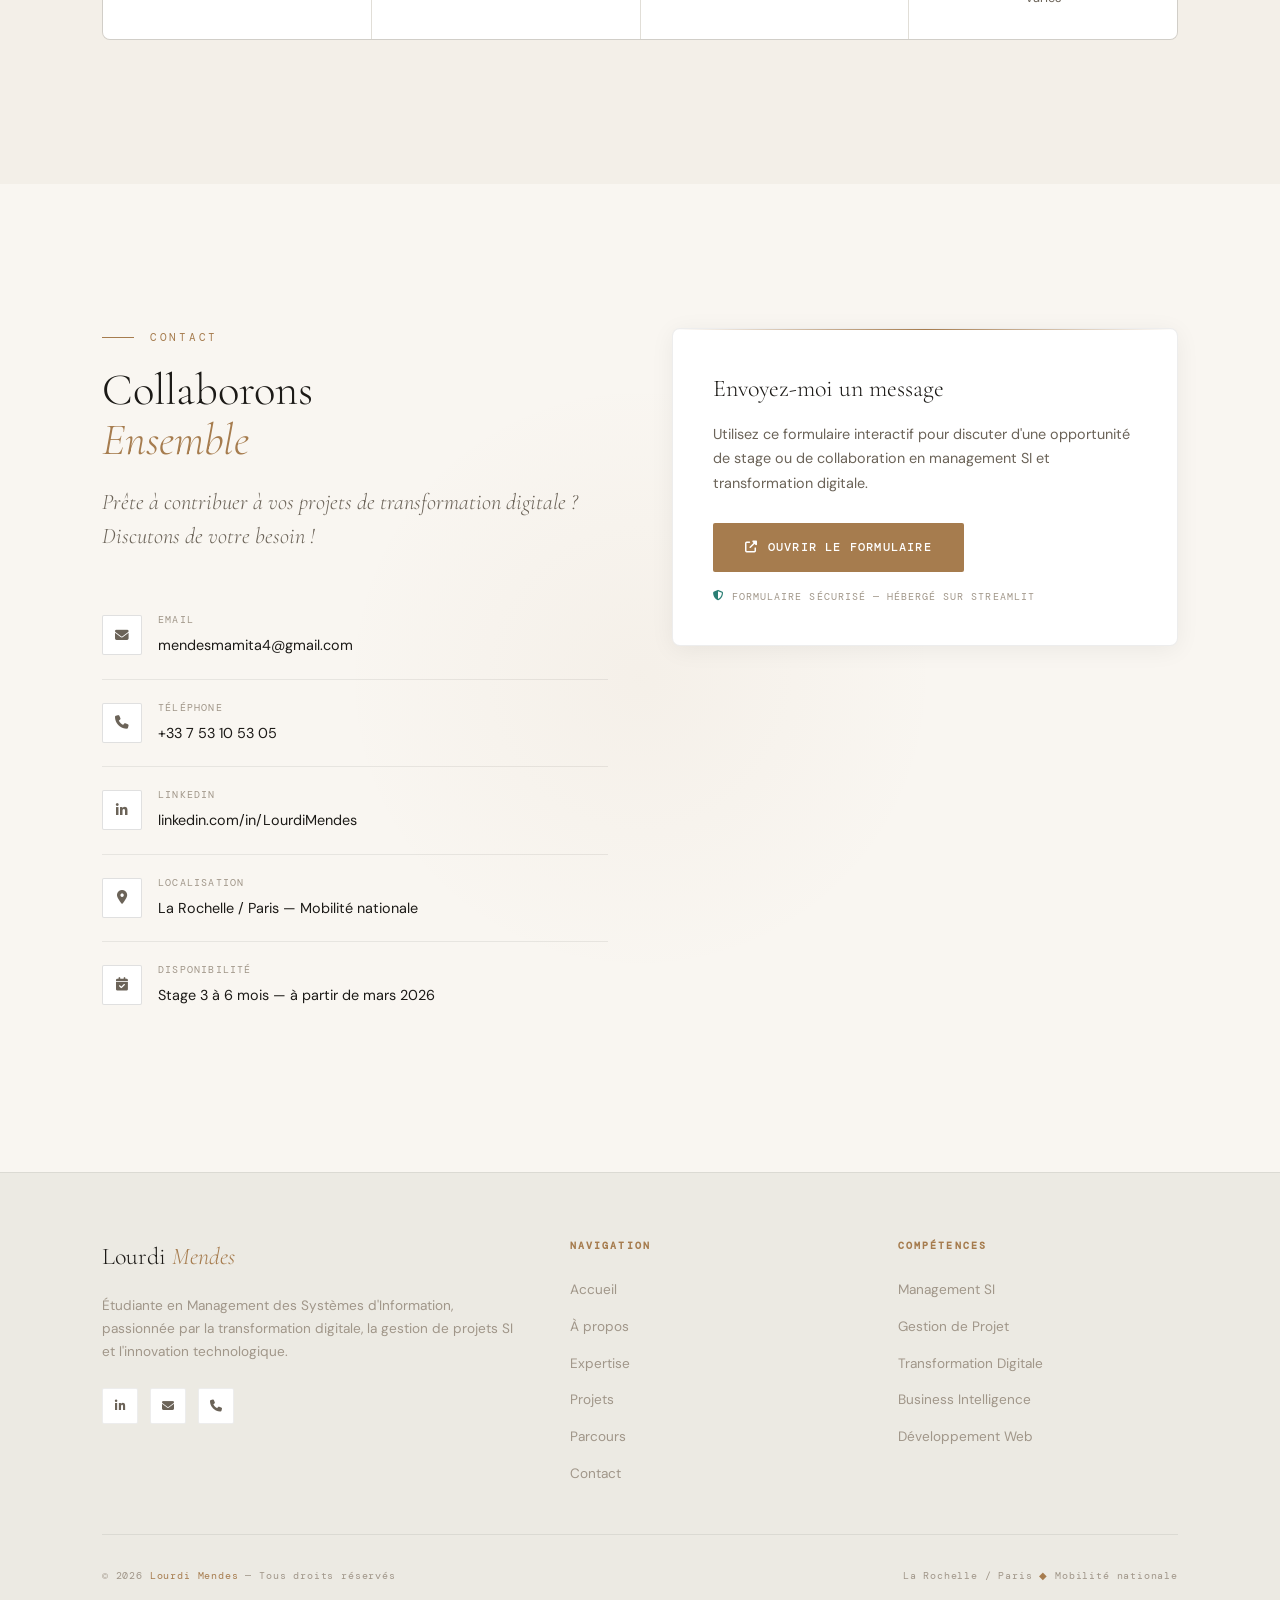
==== commit 29b946cc: "Update index.html" ====
--- a/index.html
+++ b/index.html
@@ -11,7 +11,7 @@
     <link rel="preconnect" href="https://fonts.gstatic.com" crossorigin>
     <link href="https://fonts.googleapis.com/css2?family=Cormorant+Garamond:ital,wght@0,300;0,400;0,500;0,600;1,300;1,400&family=DM+Sans:wght@300;400;500;600&family=DM+Mono:wght@300;400&display=swap" rel="stylesheet">
     <link rel="stylesheet" href="https://cdnjs.cloudflare.com/ajax/libs/font-awesome/6.4.0/css/all.min.css">
-    <link rel="stylesheet" href="style.css">
+    <link rel="stylesheet" href="styles.css">
 </head>
 
 <body>
@@ -685,3 +685,4 @@
     <script src="script.js"></script>
 </body>
 </html>
+
--- a/styles.css
+++ b/styles.css
@@ -0,0 +1,1528 @@
+/* ─────────────────────────────────────────
+   VARIABLES & RESET
+───────────────────────────────────────── */
+:root {
+    --bg: #f9f6f1;
+    --bg-2: #f3efe8;
+    --bg-3: #eceae3;
+    --surface: rgba(0,0,0,0.025);
+    --surface-hover: rgba(0,0,0,0.045);
+    --border: rgba(0,0,0,0.07);
+    --border-light: rgba(0,0,0,0.12);
+
+    --gold: #a67c4e;
+    --gold-light: #c49a6a;
+    --gold-dim: rgba(166,124,78,0.1);
+    --gold-glow: rgba(166,124,78,0.25);
+
+    --cyan: #2a7e74;
+    --cyan-dim: rgba(42,126,116,0.08);
+    --cyan-glow: rgba(42,126,116,0.2);
+
+    --text-1: #1c1a17;
+    --text-2: #6b6358;
+    --text-3: #a09689;
+
+    --font-serif: 'Cormorant Garamond', Georgia, serif;
+    --font-sans: 'DM Sans', sans-serif;
+    --font-mono: 'DM Mono', monospace;
+
+    --radius: 2px;
+    --radius-lg: 8px;
+    --ease: cubic-bezier(0.25, 0.46, 0.45, 0.94);
+    --ease-out: cubic-bezier(0.16, 1, 0.3, 1);
+}
+
+*, *::before, *::after { margin:0; padding:0; box-sizing:border-box; }
+
+html { scroll-behavior:smooth; scroll-padding-top:90px; }
+
+body {
+    font-family: var(--font-sans);
+    background: var(--bg);
+    color: var(--text-1);
+    line-height: 1.7;
+    overflow-x: hidden;
+    -webkit-font-smoothing: antialiased;
+}
+
+/* Bloquer le scroll quand le menu mobile est ouvert */
+body.menu-open {
+    overflow: hidden;
+}
+
+/* Grain overlay */
+body::before {
+    content: '';
+    position: fixed; inset: 0;
+    background-image: url("data:image/svg+xml,%3Csvg viewBox='0 0 256 256' xmlns='http://www.w3.org/2000/svg'%3E%3Cfilter id='noise'%3E%3CfeTurbulence type='fractalNoise' baseFrequency='0.9' numOctaves='4' stitchTiles='stitch'/%3E%3C/filter%3E%3Crect width='100%25' height='100%25' filter='url(%23noise)' opacity='0.04'/%3E%3C/svg%3E");
+    pointer-events: none;
+    z-index: 9999;
+    opacity: 0.4;
+}
+
+img { max-width:100%; display:block; }
+a { text-decoration:none; color:inherit; }
+
+.container { max-width:1140px; margin:0 auto; padding:0 2rem; }
+.section { padding: 9rem 0; }
+
+/* ─────────────────────────────────────────
+   SCROLLBAR
+───────────────────────────────────────── */
+::-webkit-scrollbar { width: 3px; }
+::-webkit-scrollbar-track { background: var(--bg-2); }
+::-webkit-scrollbar-thumb { background: var(--gold); border-radius:2px; }
+
+/* ─────────────────────────────────────────
+   PROGRESS BAR
+───────────────────────────────────────── */
+.progress-bar {
+    position: fixed;
+    top: 0; left: 0;
+    height: 2px;
+    background: linear-gradient(90deg, var(--gold), var(--cyan));
+    z-index: 9998;
+    transition: width 0.1s;
+}
+
+/* ─────────────────────────────────────────
+   NAVIGATION
+───────────────────────────────────────── */
+.navbar {
+    position: fixed; top:0; left:0; right:0;
+    z-index: 1000;
+    padding: 1.5rem 0;
+    transition: all 0.4s var(--ease);
+}
+
+.navbar.scrolled {
+    background: rgba(249,246,241,0.94);
+    backdrop-filter: blur(20px);
+    padding: 1rem 0;
+    border-bottom: 1px solid var(--border);
+    box-shadow: 0 1px 24px rgba(0,0,0,0.06);
+}
+
+.nav-inner {
+    max-width: 1140px; margin:0 auto;
+    padding:0 2rem;
+    display: flex;
+    align-items: center;
+    justify-content: space-between;
+}
+
+.nav-logo {
+    font-family: var(--font-serif);
+    font-size: 1.4rem;
+    font-weight: 300;
+    letter-spacing: 0.05em;
+    color: var(--text-1);
+}
+
+.nav-logo span {
+    color: var(--gold);
+    font-style: italic;
+}
+
+.nav-links {
+    display: flex; align-items:center; gap:2.5rem;
+    list-style: none;
+}
+
+/* Bouton fermer : masqué en desktop */
+.nav-close-wrapper {
+    display: none;
+}
+
+.nav-links a {
+    font-family: var(--font-mono);
+    font-size: 0.72rem;
+    letter-spacing: 0.12em;
+    text-transform: uppercase;
+    color: var(--text-2);
+    transition: color 0.3s;
+    position: relative;
+}
+
+.nav-links a::after {
+    content:'';
+    position: absolute; bottom:-4px; left:0;
+    width:0; height:1px;
+    background: var(--gold);
+    transition: width 0.3s var(--ease);
+}
+
+.nav-links a:hover,
+.nav-links a.active { color: var(--text-1); }
+.nav-links a:hover::after,
+.nav-links a.active::after { width: 100%; }
+
+.nav-cta {
+    font-family: var(--font-mono);
+    font-size: 0.72rem;
+    letter-spacing: 0.12em;
+    text-transform: uppercase;
+    color: var(--gold) !important;
+    border: 1px solid var(--gold);
+    padding: 0.5rem 1.2rem;
+    border-radius: var(--radius);
+    transition: all 0.3s !important;
+}
+
+.nav-cta:hover {
+    background: var(--gold-dim) !important;
+    color: var(--gold-light) !important;
+}
+
+.nav-cta::after { display:none !important; }
+
+.hamburger {
+    display:none;
+    flex-direction:column; gap:5px; cursor:pointer;
+    padding: 4px;
+    z-index: 10001;
+    position: relative;
+}
+
+.hamburger span {
+    display:block; width:24px; height:1px;
+    background: var(--text-1);
+    transition: all 0.3s var(--ease);
+    transform-origin: center;
+}
+
+/* Animation hamburger → croix */
+.hamburger.open span:nth-child(1) {
+    transform: rotate(45deg) translate(4px, 4px);
+}
+
+.hamburger.open span:nth-child(2) {
+    opacity: 0;
+}
+
+.hamburger.open span:nth-child(3) {
+    transform: rotate(-45deg) translate(4px, -4px);
+}
+
+/* ─────────────────────────────────────────
+   HERO SECTION
+───────────────────────────────────────── */
+.hero {
+    min-height: 100vh;
+    display: flex; align-items: center;
+    position: relative;
+    overflow: hidden;
+    padding-top: 90px;
+}
+
+/* Background grid */
+.hero::before {
+    content:'';
+    position:absolute; inset:0;
+    background-image:
+        linear-gradient(rgba(0,0,0,0.04) 1px, transparent 1px),
+        linear-gradient(90deg, rgba(0,0,0,0.04) 1px, transparent 1px);
+    background-size: 80px 80px;
+    mask-image: radial-gradient(ellipse 70% 80% at 50% 50%, black 30%, transparent 100%);
+}
+
+/* Glow spots */
+.hero::after {
+    content:'';
+    position:absolute;
+    width:600px; height:600px;
+    left: -100px; top: 50%;
+    transform: translateY(-50%);
+    background: radial-gradient(ellipse, rgba(166,124,78,0.07) 0%, transparent 70%);
+    pointer-events:none;
+}
+
+.hero-inner {
+    position:relative; z-index:2;
+    display:grid;
+    grid-template-columns: 1fr 1fr;
+    align-items:center;
+    gap: 5rem;
+    width:100%;
+    max-width:1140px;
+    margin:0 auto;
+    padding: 0 2rem;
+}
+
+/* — Left: text — */
+.hero-text {}
+
+.hero-eyebrow {
+    font-family: var(--font-mono);
+    font-size: 0.72rem;
+    letter-spacing: 0.2em;
+    text-transform: uppercase;
+    color: var(--gold);
+    margin-bottom: 1.5rem;
+    opacity: 0;
+    animation: fadeUp 0.8s var(--ease-out) 0.2s forwards;
+    display: flex; align-items:center; gap:1rem;
+}
+
+.hero-eyebrow::before {
+    content:'';
+    display:block;
+    width:40px; height:1px;
+    background: var(--gold);
+}
+
+.hero-title {
+    font-family: var(--font-serif);
+    font-size: clamp(3.2rem, 5vw, 5.5rem);
+    font-weight: 300;
+    line-height: 1.05;
+    letter-spacing: -0.01em;
+    margin-bottom: 2rem;
+    opacity: 0;
+    animation: fadeUp 0.8s var(--ease-out) 0.4s forwards;
+}
+
+.hero-title em {
+    font-style: italic;
+    color: var(--gold);
+    display: block;
+}
+
+.hero-desc {
+    font-size: 1rem;
+    color: var(--text-2);
+    line-height: 1.8;
+    max-width: 440px;
+    margin-bottom: 2.5rem;
+    opacity: 0;
+    animation: fadeUp 0.8s var(--ease-out) 0.6s forwards;
+}
+
+.hero-tags {
+    display: flex; flex-wrap:wrap; gap:0.6rem;
+    margin-bottom: 2.5rem;
+    opacity: 0;
+    animation: fadeUp 0.8s var(--ease-out) 0.7s forwards;
+}
+
+.tag-chip {
+    font-family: var(--font-mono);
+    font-size: 0.68rem;
+    letter-spacing: 0.08em;
+    text-transform: uppercase;
+    color: var(--cyan);
+    border: 1px solid rgba(74,222,205,0.25);
+    padding: 0.3rem 0.75rem;
+    border-radius: 100px;
+    background: var(--cyan-dim);
+}
+
+.hero-actions {
+    display: flex; gap:1rem; flex-wrap:wrap;
+    opacity: 0;
+    animation: fadeUp 0.8s var(--ease-out) 0.8s forwards;
+}
+
+.btn {
+    font-family: var(--font-mono);
+    font-size: 0.75rem;
+    letter-spacing: 0.1em;
+    text-transform: uppercase;
+    padding: 0.875rem 2rem;
+    border-radius: var(--radius);
+    cursor: pointer;
+    border: none;
+    transition: all 0.3s var(--ease);
+    display: inline-flex; align-items:center; gap:0.6rem;
+}
+
+.btn-primary {
+    background: var(--gold);
+    color: #ffffff;
+    font-weight: 500;
+}
+
+.btn-primary:hover {
+    background: var(--gold-light);
+    transform: translateY(-2px);
+    box-shadow: 0 12px 40px var(--gold-glow);
+}
+
+.btn-outline {
+    background: transparent;
+    color: var(--text-1);
+    border: 1px solid var(--border-light);
+}
+
+.btn-outline:hover {
+    border-color: var(--gold);
+    color: var(--gold);
+    transform: translateY(-2px);
+}
+
+/* — Right: profile visual — */
+.hero-visual {
+    display: flex;
+    justify-content: center;
+    align-items: center;
+    position: relative;
+    opacity: 0;
+    animation: fadeIn 1s var(--ease-out) 0.5s forwards;
+}
+
+/* Rotating outer rings */
+.orbit-container {
+    position: relative;
+    width: 380px; height: 380px;
+    display: flex; align-items:center; justify-content:center;
+}
+
+.orbit {
+    position: absolute;
+    border-radius: 50%;
+    border: 1px solid transparent;
+    animation: orbit-spin linear infinite;
+}
+
+.orbit-1 {
+    width: 340px; height: 340px;
+    border-color: rgba(201,169,110,0.2);
+    animation-duration: 20s;
+}
+
+.orbit-2 {
+    width: 300px; height: 300px;
+    border-color: rgba(74,222,205,0.15);
+    border-style: dashed;
+    animation-duration: 14s;
+    animation-direction: reverse;
+}
+
+.orbit-3 {
+    width: 370px; height: 370px;
+    border-color: rgba(255,255,255,0.04);
+    animation-duration: 30s;
+}
+
+/* Orbital dots */
+.orbit-dot {
+    position: absolute;
+    width: 6px; height: 6px;
+    border-radius: 50%;
+    top: -3px; left: 50%;
+    transform: translateX(-50%);
+}
+
+.orbit-1 .orbit-dot { background: var(--gold); box-shadow: 0 0 8px var(--gold); }
+.orbit-2 .orbit-dot { background: var(--cyan); box-shadow: 0 0 8px var(--cyan); }
+
+/* Floating data nodes */
+.data-node {
+    position: absolute;
+    background: #ffffff;
+    border: 1px solid var(--border-light);
+    border-radius: var(--radius-lg);
+    padding: 0.6rem 1rem;
+    font-family: var(--font-mono);
+    font-size: 0.65rem;
+    color: var(--text-2);
+    letter-spacing: 0.05em;
+    white-space: nowrap;
+    backdrop-filter: blur(10px);
+    box-shadow: 0 4px 20px rgba(0,0,0,0.08);
+    animation: float-node ease-in-out infinite;
+}
+
+.data-node .val {
+    color: var(--cyan);
+    font-weight: 500;
+}
+
+.data-node::before {
+    content: attr(data-label);
+    display: block;
+    color: var(--text-3);
+    font-size: 0.58rem;
+    margin-bottom: 0.15rem;
+    letter-spacing: 0.1em;
+}
+
+.node-1 { top: 10%; left: -10%; animation-duration: 5s; animation-delay:0s; }
+.node-2 { bottom: 18%; left: -5%; animation-duration: 6s; animation-delay:-1.5s; }
+.node-3 { top: 12%; right: -8%; animation-duration: 5.5s; animation-delay:-3s; }
+.node-4 { bottom: 22%; right: -12%; animation-duration: 4.5s; animation-delay:-0.8s; }
+
+@keyframes float-node {
+    0%, 100% { transform: translateY(0px); }
+    50% { transform: translateY(-10px); }
+}
+
+/* Profile image wrapper */
+.profile-wrapper {
+    position: relative;
+    z-index: 5;
+    width: 230px; height: 230px;
+}
+
+.profile-glow {
+    position: absolute;
+    inset: -20px;
+    border-radius: 50%;
+    background: radial-gradient(ellipse, rgba(166,124,78,0.18) 0%, transparent 70%);
+    animation: pulse-glow 4s ease-in-out infinite;
+}
+
+@keyframes pulse-glow {
+    0%, 100% { opacity: 0.5; transform: scale(0.95); }
+    50% { opacity: 1; transform: scale(1.05); }
+}
+
+.profile-img-ring {
+    position: absolute;
+    inset: -5px;
+    border-radius: 50%;
+    padding: 3px;
+    background: conic-gradient(
+        from 0deg,
+        var(--gold) 0deg,
+        transparent 90deg,
+        var(--cyan) 180deg,
+        transparent 270deg,
+        var(--gold) 360deg
+    );
+    animation: ring-spin 6s linear infinite;
+}
+
+@keyframes ring-spin {
+    to { transform: rotate(360deg); }
+}
+
+.profile-img-ring::after {
+    content:'';
+    position:absolute; inset:3px;
+    border-radius:50%;
+    background: var(--bg-2);
+}
+
+.profile-img {
+    position: relative; z-index:2;
+    width: 100%; height: 100%;
+    border-radius: 50%;
+    object-fit: cover;
+    object-position: center top;
+}
+
+/* Scanner line effect on photo */
+.profile-scanner {
+    position: absolute;
+    inset: 0;
+    border-radius: 50%;
+    overflow: hidden;
+    z-index: 3;
+    pointer-events: none;
+}
+
+.profile-scanner::after {
+    content:'';
+    position:absolute;
+    left:0; right:0;
+    height: 2px;
+    background: linear-gradient(90deg, transparent, var(--cyan), transparent);
+    animation: scan 3s ease-in-out infinite;
+    opacity: 0.5;
+}
+
+@keyframes scan {
+    0% { top: 0; }
+    100% { top: 100%; }
+}
+
+/* Name card under photo */
+.profile-namecard {
+    position: absolute;
+    bottom: -18px; left: 50%;
+    transform: translateX(-50%);
+    background: #ffffff;
+    border: 1px solid var(--border-light);
+    border-radius: var(--radius);
+    padding: 0.4rem 1rem;
+    text-align: center;
+    white-space: nowrap;
+    z-index: 6;
+    box-shadow: 0 4px 16px rgba(0,0,0,0.08);
+}
+
+.profile-namecard .pname {
+    font-family: var(--font-serif);
+    font-size: 0.9rem;
+    font-weight: 300;
+    letter-spacing: 0.05em;
+}
+
+.profile-namecard .ploc {
+    font-family: var(--font-mono);
+    font-size: 0.58rem;
+    color: var(--gold);
+    letter-spacing: 0.1em;
+    text-transform: uppercase;
+}
+
+/* Social icons strip */
+.profile-socials {
+    position: absolute;
+    bottom: -60px; left: 50%;
+    transform: translateX(-50%);
+    display: flex; gap: 0.75rem;
+    z-index: 6;
+}
+
+.profile-socials a {
+    width: 34px; height: 34px;
+    border-radius: 50%;
+    border: 1px solid var(--border-light);
+    display: flex; align-items:center; justify-content:center;
+    font-size: 0.75rem;
+    color: var(--text-2);
+    transition: all 0.3s;
+    background: #ffffff;
+    box-shadow: 0 2px 8px rgba(0,0,0,0.07);
+}
+
+.profile-socials a:hover {
+    border-color: var(--gold);
+    color: var(--gold);
+    transform: translateY(-3px);
+}
+
+@keyframes orbit-spin {
+    from { transform: rotate(0deg); }
+    to { transform: rotate(360deg); }
+}
+
+@keyframes fadeUp {
+    from { opacity:0; transform: translateY(30px); }
+    to { opacity:1; transform: translateY(0); }
+}
+
+@keyframes fadeIn {
+    from { opacity:0; }
+    to { opacity:1; }
+}
+
+/* ─────────────────────────────────────────
+   SECTION HEADERS
+───────────────────────────────────────── */
+.section-label {
+    font-family: var(--font-mono);
+    font-size: 0.68rem;
+    letter-spacing: 0.25em;
+    text-transform: uppercase;
+    color: var(--gold);
+    display: flex; align-items:center; gap:1rem;
+    margin-bottom: 1.25rem;
+}
+
+.section-label::before {
+    content:'';
+    display:block;
+    width:32px; height:1px;
+    background: var(--gold);
+}
+
+.section-title {
+    font-family: var(--font-serif);
+    font-size: clamp(2.2rem, 3.5vw, 3.5rem);
+    font-weight: 300;
+    line-height: 1.1;
+    margin-bottom: 1.25rem;
+}
+
+.section-title em { font-style:italic; color: var(--gold); }
+
+.section-desc {
+    color: var(--text-2);
+    max-width: 540px;
+    font-size: 0.95rem;
+}
+
+/* ─────────────────────────────────────────
+   ABOUT
+───────────────────────────────────────── */
+.about { background: var(--bg-2); position:relative; overflow:hidden; }
+
+.about::before {
+    content:'';
+    position:absolute;
+    width:500px; height:500px;
+    right:-100px; top:50%;
+    transform: translateY(-50%);
+    background: radial-gradient(ellipse, rgba(42,126,116,0.05) 0%, transparent 70%);
+    pointer-events:none;
+}
+
+.about-grid {
+    display:grid;
+    grid-template-columns: 1fr 1fr;
+    gap: 5rem;
+    align-items: start;
+}
+
+.about-left {}
+
+.about-quote {
+    margin: 2.5rem 0;
+    padding: 1.5rem 0 1.5rem 1.5rem;
+    border-left: 1px solid var(--gold);
+    font-family: var(--font-serif);
+    font-size: 1.25rem;
+    font-style: italic;
+    line-height: 1.6;
+    color: var(--text-1);
+}
+
+.about-quote cite {
+    display:block;
+    margin-top: 0.75rem;
+    font-family: var(--font-mono);
+    font-size: 0.68rem;
+    letter-spacing: 0.1em;
+    text-transform: uppercase;
+    color: var(--gold);
+    font-style: normal;
+}
+
+.about-text p {
+    color: var(--text-2);
+    line-height: 1.85;
+    margin-bottom: 1.25rem;
+    font-size: 0.95rem;
+}
+
+.approach-items { display:flex; flex-direction:column; gap:1.25rem; margin-top:2rem; }
+
+.approach-item {
+    display:flex; gap:1rem; align-items:flex-start;
+}
+
+.approach-icon {
+    width:36px; height:36px; flex-shrink:0;
+    border-radius: var(--radius);
+    background: var(--gold-dim);
+    border: 1px solid rgba(201,169,110,0.2);
+    display:flex; align-items:center; justify-content:center;
+    font-size: 0.8rem;
+    color: var(--gold);
+}
+
+.approach-text h4 {
+    font-family: var(--font-sans);
+    font-size: 0.9rem;
+    font-weight: 500;
+    margin-bottom: 0.2rem;
+}
+
+.approach-text p { color: var(--text-2); font-size:0.85rem; margin:0; }
+
+.about-right {}
+
+.stat-cards {
+    display:grid;
+    grid-template-columns: 1fr 1fr;
+    gap: 1px;
+    background: var(--border);
+    border: 1px solid var(--border);
+    border-radius: var(--radius-lg);
+    overflow:hidden;
+    margin-bottom: 2rem;
+}
+
+.stat-card {
+    background: #ffffff;
+    padding: 1.75rem;
+    transition: background 0.3s;
+    box-shadow: inset 0 0 0 0 var(--gold);
+}
+
+.stat-card:hover { background: #fdfbf8; }
+
+.stat-number {
+    font-family: var(--font-serif);
+    font-size: 2.8rem;
+    font-weight: 300;
+    color: var(--gold);
+    line-height: 1;
+    margin-bottom: 0.3rem;
+}
+
+.stat-number sup { font-size: 1.2rem; }
+
+.stat-label {
+    font-family: var(--font-mono);
+    font-size: 0.68rem;
+    letter-spacing: 0.1em;
+    text-transform: uppercase;
+    color: var(--text-3);
+}
+
+.highlight-cards { display:flex; flex-direction:column; gap:0.75rem; }
+
+.highlight-card {
+    background: #ffffff;
+    border: 1px solid var(--border);
+    border-radius: var(--radius-lg);
+    padding: 1.25rem 1.5rem;
+    display:flex; gap:1rem; align-items:flex-start;
+    transition: all 0.3s;
+    box-shadow: 0 2px 12px rgba(0,0,0,0.04);
+}
+
+.highlight-card:hover {
+    border-color: var(--gold);
+    background: #fdfbf8;
+    transform: translateX(4px);
+    box-shadow: 0 4px 20px rgba(166,124,78,0.1);
+}
+
+.hc-icon {
+    width:38px; height:38px; flex-shrink:0;
+    border-radius: var(--radius);
+    background: var(--cyan-dim);
+    border: 1px solid rgba(74,222,205,0.2);
+    display:flex; align-items:center; justify-content:center;
+    font-size:0.85rem; color: var(--cyan);
+}
+
+.hc-text h4 { font-size:0.9rem; font-weight:500; margin-bottom:0.2rem; }
+.hc-text p { font-size:0.82rem; color:var(--text-2); line-height:1.5; }
+
+/* ─────────────────────────────────────────
+   EXPERTISE
+───────────────────────────────────────── */
+.expertise { position:relative; }
+
+.expertise-header { margin-bottom: 4rem; }
+
+.expertise-grid {
+    display:grid;
+    grid-template-columns: repeat(3, 1fr);
+    gap: 1px;
+    background: var(--border);
+    border: 1px solid var(--border);
+    border-radius: var(--radius-lg);
+    overflow:hidden;
+}
+
+.exp-card {
+    background: #ffffff;
+    padding: 2rem;
+    transition: background 0.3s;
+    position:relative;
+}
+
+.exp-card::before {
+    content:'';
+    position:absolute; top:0; left:0; right:0;
+    height:2px;
+    background: linear-gradient(90deg, var(--gold), transparent);
+    opacity: 0;
+    transition: opacity 0.3s;
+}
+
+.exp-card:hover { background: #fdfaf6; }
+.exp-card:hover::before { opacity:1; }
+
+.exp-icon {
+    width:44px; height:44px;
+    border-radius: var(--radius);
+    background: var(--gold-dim);
+    border: 1px solid rgba(201,169,110,0.2);
+    display:flex; align-items:center; justify-content:center;
+    font-size:1rem; color: var(--gold);
+    margin-bottom: 1.25rem;
+}
+
+.exp-card h3 {
+    font-family: var(--font-serif);
+    font-size: 1.15rem;
+    font-weight: 400;
+    margin-bottom: 1.25rem;
+    color: var(--text-1);
+}
+
+.skill-list { list-style:none; display:flex; flex-direction:column; gap:0.5rem; }
+
+.skill-list li {
+    font-size: 0.82rem;
+    color: var(--text-2);
+    display:flex; align-items:center; gap:0.6rem;
+    transition: color 0.2s;
+}
+
+.skill-list li:hover { color: var(--text-1); }
+
+.skill-list li::before {
+    content:'';
+    width:4px; height:4px;
+    border-radius:50%;
+    background: var(--gold);
+    flex-shrink:0;
+}
+
+/* ─────────────────────────────────────────
+   PROJECTS
+───────────────────────────────────────── */
+.projects { background: var(--bg-2); }
+
+.projects-header { margin-bottom:3rem; }
+
+.project-filters {
+    display:flex; gap:0.5rem; margin-bottom:3rem;
+    flex-wrap: wrap;
+}
+
+.filter-btn {
+    font-family: var(--font-mono);
+    font-size: 0.68rem;
+    letter-spacing: 0.1em;
+    text-transform: uppercase;
+    padding: 0.5rem 1.2rem;
+    border-radius: var(--radius);
+    border: 1px solid var(--border);
+    background: transparent;
+    color: var(--text-2);
+    cursor:pointer;
+    transition: all 0.3s;
+}
+
+.filter-btn.active,
+.filter-btn:hover {
+    border-color: var(--gold);
+    color: var(--gold);
+    background: var(--gold-dim);
+}
+
+.projects-grid {
+    display:grid;
+    grid-template-columns: repeat(2, 1fr);
+    gap: 1.5rem;
+}
+
+.project-card {
+    background: #ffffff;
+    border: 1px solid var(--border);
+    border-radius: var(--radius-lg);
+    overflow: hidden;
+    transition: all 0.3s var(--ease);
+    cursor: pointer;
+    box-shadow: 0 2px 12px rgba(0,0,0,0.04);
+}
+
+.project-card:hover {
+    border-color: rgba(166,124,78,0.3);
+    transform: translateY(-4px);
+    box-shadow: 0 20px 50px rgba(0,0,0,0.1);
+}
+
+.project-img {
+    position:relative; overflow:hidden;
+    height: 200px;
+}
+
+.project-img img {
+    width:100%; height:100%;
+    object-fit:cover;
+    transition: transform 0.5s var(--ease);
+    filter: brightness(0.9) saturate(0.85);
+}
+
+.project-card:hover .project-img img { transform: scale(1.05); filter: brightness(1) saturate(1); }
+
+.project-img-overlay {
+    position:absolute; inset:0;
+    background: linear-gradient(to bottom, transparent 40%, rgba(255,255,255,0.95) 100%);
+}
+
+.project-img-tags {
+    position:absolute; top:1rem; left:1rem;
+    display:flex; gap:0.4rem; flex-wrap:wrap;
+}
+
+.ptag {
+    font-family: var(--font-mono);
+    font-size: 0.6rem;
+    letter-spacing: 0.08em;
+    text-transform: uppercase;
+    color: var(--bg);
+    background: var(--gold);
+    padding: 0.2rem 0.6rem;
+    border-radius: 2px;
+    font-weight: 500;
+}
+
+.ptag.cyan { background: var(--cyan); }
+
+.project-body { padding: 1.5rem; }
+
+.project-body h3 {
+    font-family: var(--font-serif);
+    font-size: 1.2rem;
+    font-weight: 400;
+    margin-bottom: 0.6rem;
+}
+
+.project-body p {
+    font-size: 0.85rem;
+    color: var(--text-2);
+    line-height: 1.7;
+    margin-bottom: 1rem;
+}
+
+.project-links-row {
+    display:flex; gap:0.6rem;
+}
+
+.proj-link {
+    width:32px; height:32px;
+    border:1px solid var(--border-light);
+    border-radius: var(--radius);
+    display:flex; align-items:center; justify-content:center;
+    font-size:0.75rem;
+    color: var(--text-2);
+    transition: all 0.3s;
+}
+
+.proj-link:hover {
+    border-color: var(--gold);
+    color: var(--gold);
+}
+
+/* ─────────────────────────────────────────
+   JOURNEY / TIMELINE
+───────────────────────────────────────── */
+.journey { position:relative; }
+
+.journey-grid {
+    display:grid;
+    grid-template-columns: 1fr 1fr;
+    gap: 4rem;
+}
+
+.journey-col-title {
+    font-family: var(--font-mono);
+    font-size: 0.7rem;
+    letter-spacing: 0.2em;
+    text-transform: uppercase;
+    color: var(--gold);
+    margin-bottom: 2rem;
+    display:flex; align-items:center; gap:0.75rem;
+}
+
+.journey-col-title::after {
+    content:'';
+    flex:1; height:1px;
+    background: var(--border-light);
+}
+
+.timeline { display:flex; flex-direction:column; gap:0; }
+
+.tl-item {
+    display:grid;
+    grid-template-columns: 1px auto;
+    gap: 0 1.5rem;
+    padding-bottom: 2rem;
+    position:relative;
+}
+
+.tl-item:last-child { padding-bottom:0; }
+
+.tl-line {
+    position:relative;
+    display:flex; flex-direction:column; align-items:center;
+}
+
+.tl-dot {
+    width: 8px; height:8px;
+    border-radius:50%;
+    background: var(--gold);
+    border: 2px solid var(--bg);
+    box-shadow: 0 0 0 1px var(--gold);
+    flex-shrink:0;
+    position:relative; z-index:2;
+    margin-top: 3px;
+}
+
+.tl-dot.cyan-dot {
+    background: var(--cyan);
+    box-shadow: 0 0 0 1px var(--cyan);
+}
+
+.tl-connector {
+    width:1px; flex:1;
+    background: var(--border);
+    min-height: 20px;
+}
+
+.tl-content {}
+
+.tl-date {
+    font-family: var(--font-mono);
+    font-size: 0.65rem;
+    letter-spacing: 0.1em;
+    text-transform: uppercase;
+    color: var(--gold);
+    margin-bottom: 0.4rem;
+}
+
+.tl-date.cyan { color: var(--cyan); }
+
+.tl-content h3 {
+    font-family: var(--font-serif);
+    font-size: 1.05rem;
+    font-weight: 400;
+    margin-bottom: 0.15rem;
+}
+
+.tl-content h4 {
+    font-family: var(--font-mono);
+    font-size: 0.72rem;
+    letter-spacing: 0.05em;
+    color: var(--text-2);
+    margin-bottom: 0.6rem;
+    font-weight: 400;
+}
+
+.tl-content p {
+    font-size: 0.83rem;
+    color: var(--text-3);
+    line-height: 1.7;
+    margin-bottom: 0.75rem;
+}
+
+.tl-tags { display:flex; flex-wrap:wrap; gap:0.4rem; }
+
+.tl-tag {
+    font-family: var(--font-mono);
+    font-size: 0.6rem;
+    letter-spacing: 0.06em;
+    text-transform: uppercase;
+    color: var(--text-3);
+    border: 1px solid var(--border);
+    padding: 0.2rem 0.5rem;
+    border-radius: 2px;
+}
+
+/* ─────────────────────────────────────────
+   QUALITIES
+───────────────────────────────────────── */
+.qualities { background: var(--bg-2); }
+
+.qualities-header { margin-bottom: 3rem; }
+
+.qualities-grid {
+    display: grid;
+    grid-template-columns: repeat(4, 1fr);
+    gap: 1px;
+    background: var(--border);
+    border: 1px solid var(--border);
+    border-radius: var(--radius-lg);
+    overflow:hidden;
+}
+
+.qual-card {
+    background: #ffffff;
+    padding: 2rem 1.5rem;
+    text-align:center;
+    transition: background 0.3s;
+    position:relative; overflow:hidden;
+}
+
+.qual-card::before {
+    content:'';
+    position:absolute;
+    width:100px; height:100px;
+    border-radius:50%;
+    top:-30px; left:50%;
+    transform: translateX(-50%);
+    background: rgba(166,124,78,0.06);
+    transition: all 0.4s;
+}
+
+.qual-card:hover::before { transform: translateX(-50%) scale(2); opacity:0.8; }
+.qual-card:hover { background: #fdfaf6; }
+
+.qual-icon {
+    position:relative; z-index:1;
+    width:48px; height:48px;
+    border-radius: var(--radius);
+    border: 1px solid rgba(201,169,110,0.3);
+    background: var(--gold-dim);
+    display:flex; align-items:center; justify-content:center;
+    font-size:1.1rem; color: var(--gold);
+    margin: 0 auto 1rem;
+}
+
+.qual-card h4 {
+    font-family: var(--font-serif);
+    font-size: 1.05rem;
+    font-weight: 400;
+    margin-bottom: 0.4rem;
+    position:relative; z-index:1;
+}
+
+.qual-card p {
+    font-size: 0.8rem;
+    color: var(--text-2);
+    line-height: 1.5;
+    position:relative; z-index:1;
+}
+
+/* ─────────────────────────────────────────
+   CONTACT
+───────────────────────────────────────── */
+.contact { position:relative; overflow:hidden; }
+
+.contact::before {
+    content:'';
+    position:absolute;
+    width:600px; height:600px;
+    left:50%; top:50%;
+    transform: translate(-50%, -50%);
+    background: radial-gradient(ellipse, rgba(166,124,78,0.05) 0%, transparent 70%);
+    pointer-events:none;
+}
+
+.contact-grid {
+    display:grid;
+    grid-template-columns: 1fr 1fr;
+    gap: 4rem;
+    align-items: start;
+}
+
+.contact-tagline {
+    font-family: var(--font-serif);
+    font-size: 1.4rem;
+    font-style: italic;
+    font-weight: 300;
+    color: var(--text-2);
+    margin-bottom: 2.5rem;
+    line-height: 1.5;
+}
+
+.contact-methods { display:flex; flex-direction:column; gap:0; }
+
+.c-method {
+    display:flex; gap:1rem; align-items:center;
+    padding: 1.25rem 0;
+    border-bottom: 1px solid var(--border);
+    transition: all 0.3s;
+}
+
+.c-method:last-child { border-bottom:none; }
+.c-method:hover .c-method-text a,
+.c-method:hover .c-method-text span { color: var(--gold); }
+
+.c-method-icon {
+    width:40px; height:40px; flex-shrink:0;
+    border-radius: var(--radius);
+    border: 1px solid var(--border-light);
+    background: #ffffff;
+    display:flex; align-items:center; justify-content:center;
+    font-size:0.85rem;
+    color: var(--text-2);
+    transition: all 0.3s;
+}
+
+.c-method:hover .c-method-icon {
+    border-color: var(--gold);
+    color: var(--gold);
+    background: var(--gold-dim);
+}
+
+.c-method-label {
+    font-family: var(--font-mono);
+    font-size: 0.62rem;
+    letter-spacing: 0.12em;
+    text-transform: uppercase;
+    color: var(--text-3);
+    margin-bottom: 0.15rem;
+}
+
+.c-method-text a,
+.c-method-text span {
+    font-size: 0.9rem;
+    color: var(--text-1);
+    transition: color 0.3s;
+}
+
+.contact-right {}
+
+.cta-box {
+    background: #ffffff;
+    border: 1px solid var(--border);
+    border-radius: var(--radius-lg);
+    padding: 2.5rem;
+    position:relative; overflow:hidden;
+    box-shadow: 0 4px 24px rgba(0,0,0,0.06);
+}
+
+.cta-box::before {
+    content:'';
+    position:absolute; top:0; left:0; right:0;
+    height:1px;
+    background: linear-gradient(90deg, transparent, var(--gold), transparent);
+}
+
+.cta-box h3 {
+    font-family: var(--font-serif);
+    font-size: 1.5rem;
+    font-weight: 300;
+    margin-bottom: 0.75rem;
+}
+
+.cta-box p {
+    font-size: 0.9rem;
+    color: var(--text-2);
+    line-height: 1.7;
+    margin-bottom: 1.75rem;
+}
+
+.cta-form-note {
+    display:flex; align-items:center; gap:0.5rem;
+    margin-top: 1rem;
+    font-family: var(--font-mono);
+    font-size:0.65rem;
+    letter-spacing:0.1em;
+    text-transform:uppercase;
+    color: var(--text-3);
+}
+
+.cta-form-note i { color: var(--cyan); }
+
+/* ─────────────────────────────────────────
+   FOOTER
+───────────────────────────────────────── */
+.footer {
+    background: var(--bg-3);
+    border-top: 1px solid var(--border);
+    padding: 4rem 0 2rem;
+}
+
+.footer-grid {
+    display:grid;
+    grid-template-columns: 1.5fr 1fr 1fr;
+    gap: 3rem;
+    margin-bottom: 3rem;
+}
+
+.footer-logo {
+    font-family: var(--font-serif);
+    font-size: 1.5rem;
+    font-weight: 300;
+    margin-bottom: 1rem;
+}
+
+.footer-logo span { font-style:italic; color: var(--gold); }
+
+.footer-tagline {
+    font-size: 0.85rem;
+    color: var(--text-3);
+    line-height: 1.7;
+    margin-bottom: 1.5rem;
+}
+
+.footer-social { display:flex; gap:0.75rem; }
+
+.footer-social a {
+    width:36px; height:36px;
+    border-radius: var(--radius);
+    border: 1px solid var(--border);
+    background: #ffffff;
+    display:flex; align-items:center; justify-content:center;
+    font-size:0.75rem; color: var(--text-2);
+    transition: all 0.3s;
+}
+
+.footer-social a:hover {
+    border-color: var(--gold);
+    color: var(--gold);
+}
+
+.footer-col h4 {
+    font-family: var(--font-mono);
+    font-size: 0.65rem;
+    letter-spacing: 0.2em;
+    text-transform: uppercase;
+    color: var(--gold);
+    margin-bottom: 1.25rem;
+}
+
+.footer-links { list-style:none; display:flex; flex-direction:column; gap:0.6rem; }
+
+.footer-links a {
+    font-size:0.85rem;
+    color: var(--text-3);
+    transition: color 0.3s;
+}
+
+.footer-links a:hover { color: var(--text-1); }
+
+.footer-bottom {
+    padding-top: 2rem;
+    border-top: 1px solid var(--border);
+    display:flex; align-items:center; justify-content:space-between;
+}
+
+.footer-copy {
+    font-family: var(--font-mono);
+    font-size: 0.65rem;
+    letter-spacing: 0.08em;
+    color: var(--text-3);
+}
+
+.footer-copy span { color: var(--gold); }
+
+/* ─────────────────────────────────────────
+   SCROLL ANIMATIONS
+───────────────────────────────────────── */
+.reveal {
+    opacity:0;
+    transform: translateY(30px);
+    transition: opacity 0.7s var(--ease-out), transform 0.7s var(--ease-out);
+}
+
+.reveal.visible {
+    opacity:1;
+    transform: translateY(0);
+}
+
+/* ─────────────────────────────────────────
+   CURSOR
+───────────────────────────────────────── */
+.cursor {
+    position:fixed;
+    width:8px; height:8px;
+    border-radius:50%;
+    background: var(--gold);
+    pointer-events:none;
+    z-index:99999;
+    transition: transform 0.15s, opacity 0.3s;
+    transform: translate(-50%,-50%);
+}
+
+.cursor-ring {
+    position:fixed;
+    width:32px; height:32px;
+    border-radius:50%;
+    border: 1px solid rgba(166,124,78,0.5);
+    pointer-events:none;
+    z-index:99998;
+    transition: transform 0.4s var(--ease), width 0.3s, height 0.3s;
+    transform: translate(-50%,-50%);
+}
+
+body:hover .cursor { opacity:1; }
+
+/* Masquer le curseur custom sur ecrans tactiles */
+@media (pointer: coarse), (hover: none) {
+    .cursor,
+    .cursor-ring {
+        display: none !important;
+    }
+}
+
+/* ─────────────────────────────────────────
+   RESPONSIVE
+───────────────────────────────────────── */
+@media (max-width: 900px) {
+    .hero-inner { grid-template-columns:1fr; gap:3rem; text-align:center; }
+    .hero-text { order:2; }
+    .hero-visual { order:1; }
+    .hero-eyebrow, .hero-eyebrow::before { margin: 0 auto; }
+    .hero-eyebrow { justify-content:center; }
+    .hero-desc { max-width:100%; }
+    .hero-actions { justify-content:center; }
+    .hero-tags { justify-content:center; }
+
+    .about-grid { grid-template-columns:1fr; gap:3rem; }
+    .expertise-grid { grid-template-columns:1fr 1fr; }
+    .projects-grid { grid-template-columns:1fr; }
+    .journey-grid { grid-template-columns:1fr; gap:2rem; }
+    .qualities-grid { grid-template-columns:1fr 1fr; }
+    .contact-grid { grid-template-columns:1fr; gap:2rem; }
+    .footer-grid { grid-template-columns:1fr; gap:2rem; }
+    .orbit-container { width:280px; height:280px; }
+    .orbit-1 { width:250px; height:250px; }
+    .orbit-2 { width:220px; height:220px; }
+    .orbit-3 { width:270px; height:270px; }
+    .profile-wrapper { width:180px; height:180px; }
+    .data-node { display:none; }
+
+    /* ── MENU MOBILE CORRIGE ── */
+    .nav-links {
+        /* On remplace display:none par visibility/opacity/transform */
+        position: fixed;
+        top: 0; left: 0; right: 0; bottom: 0;
+        height: 100dvh; /* dvh = viewport dynamique, resout le probleme de barre d'adresse mobile */
+        flex-direction: column;
+        gap: 1.5rem;
+        background: rgba(249,246,241,0.98);
+        backdrop-filter: blur(20px);
+        justify-content: center;
+        align-items: center;
+        font-size: 1.1rem;
+        z-index: 10000; /* Au-dessus du grain overlay (9999) */
+
+        /* Etat ferme : invisible mais pas display:none */
+        visibility: hidden;
+        opacity: 0;
+        transform: translateY(-20px);
+        transition: opacity 0.35s var(--ease),
+                    transform 0.35s var(--ease),
+                    visibility 0.35s;
+    }
+
+    .nav-links.open {
+        visibility: visible;
+        opacity: 1;
+        transform: translateY(0);
+    }
+
+    /* Bouton fermer en haut a droite du menu */
+    .nav-close-wrapper {
+        display: block;
+        position: absolute;
+        top: 1.5rem;
+        right: 2rem;
+    }
+
+    .nav-close {
+        background: none;
+        border: 1px solid var(--border-light);
+        border-radius: var(--radius);
+        width: 40px;
+        height: 40px;
+        display: flex;
+        align-items: center;
+        justify-content: center;
+        font-size: 1.1rem;
+        color: var(--text-2);
+        cursor: pointer;
+        transition: all 0.3s;
+    }
+
+    .nav-close:hover {
+        border-color: var(--gold);
+        color: var(--gold);
+    }
+
+    /* Hamburger visible */
+    .hamburger { display:flex; }
+}
+
+@media (max-width: 600px) {
+    .expertise-grid { grid-template-columns:1fr; }
+    .qualities-grid { grid-template-columns:1fr; }
+    .stat-cards { grid-template-columns:1fr; }
+    .section { padding: 5rem 0; }
+}
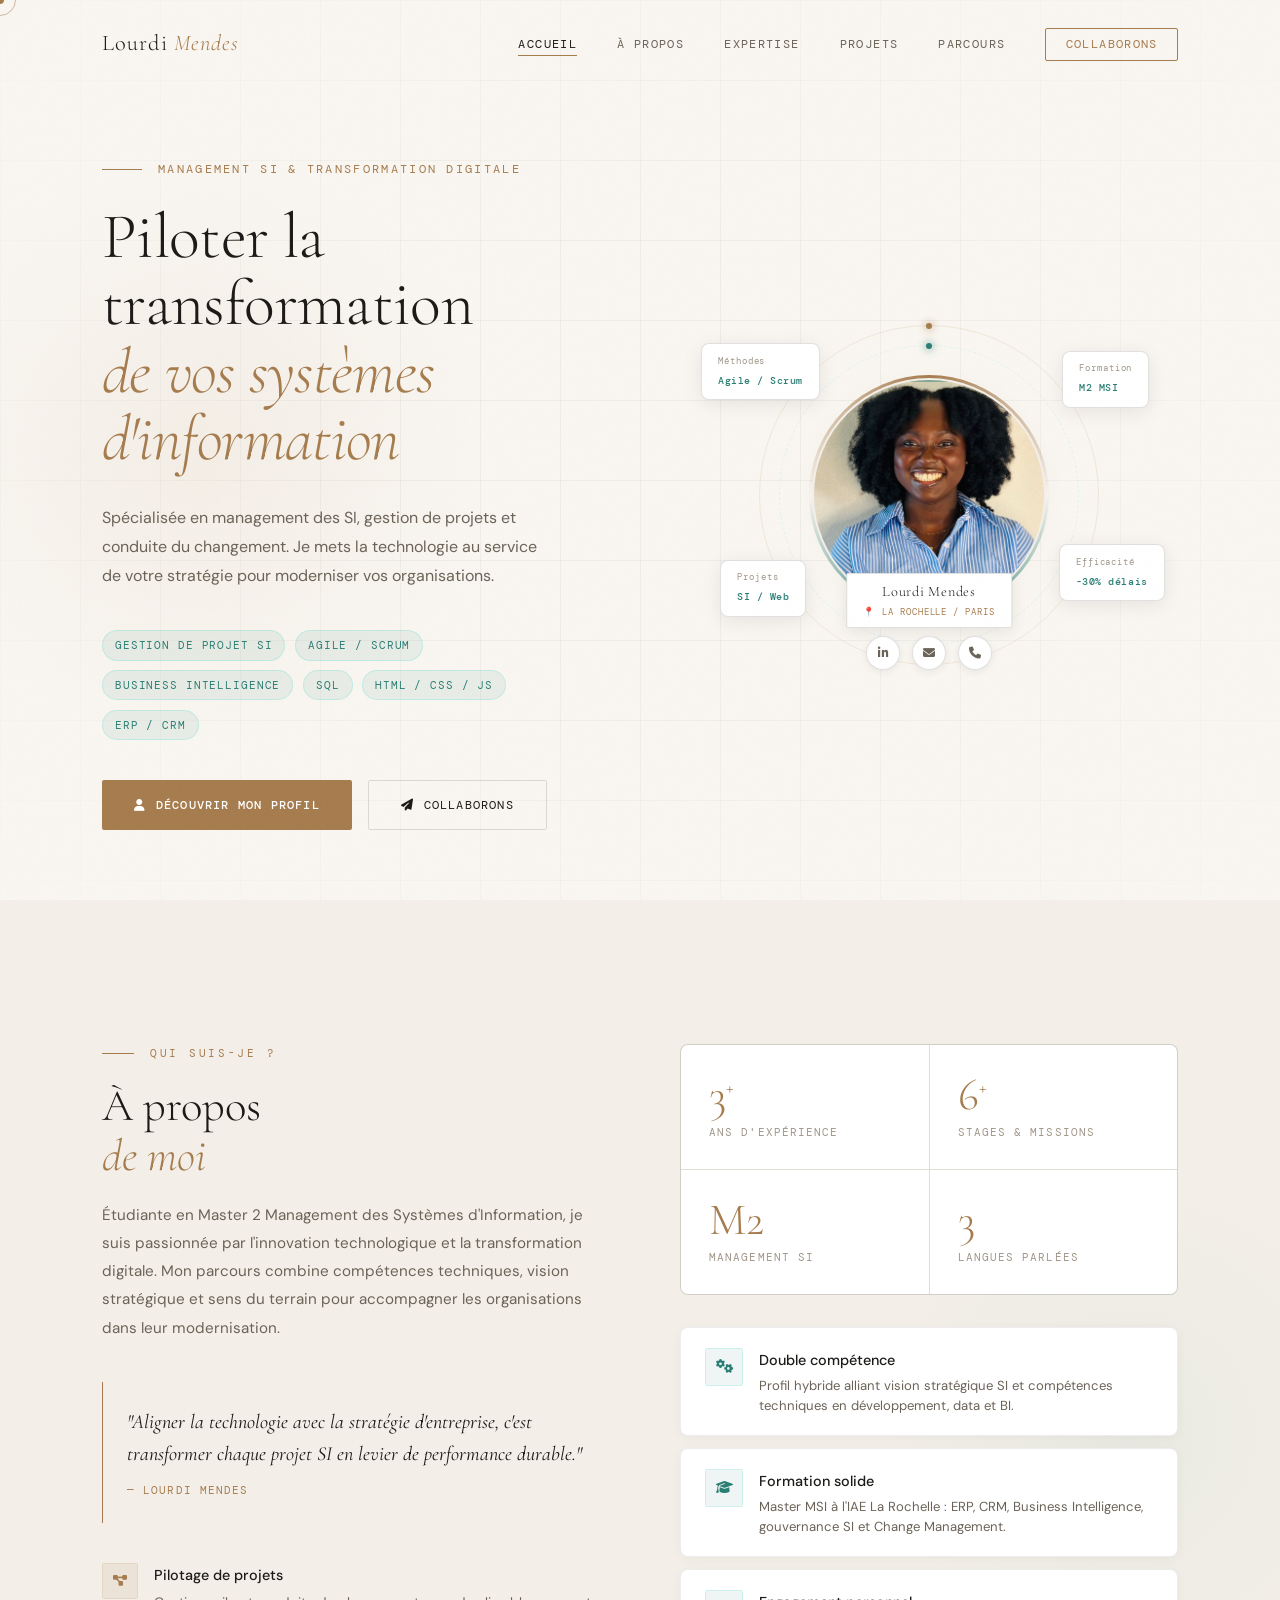
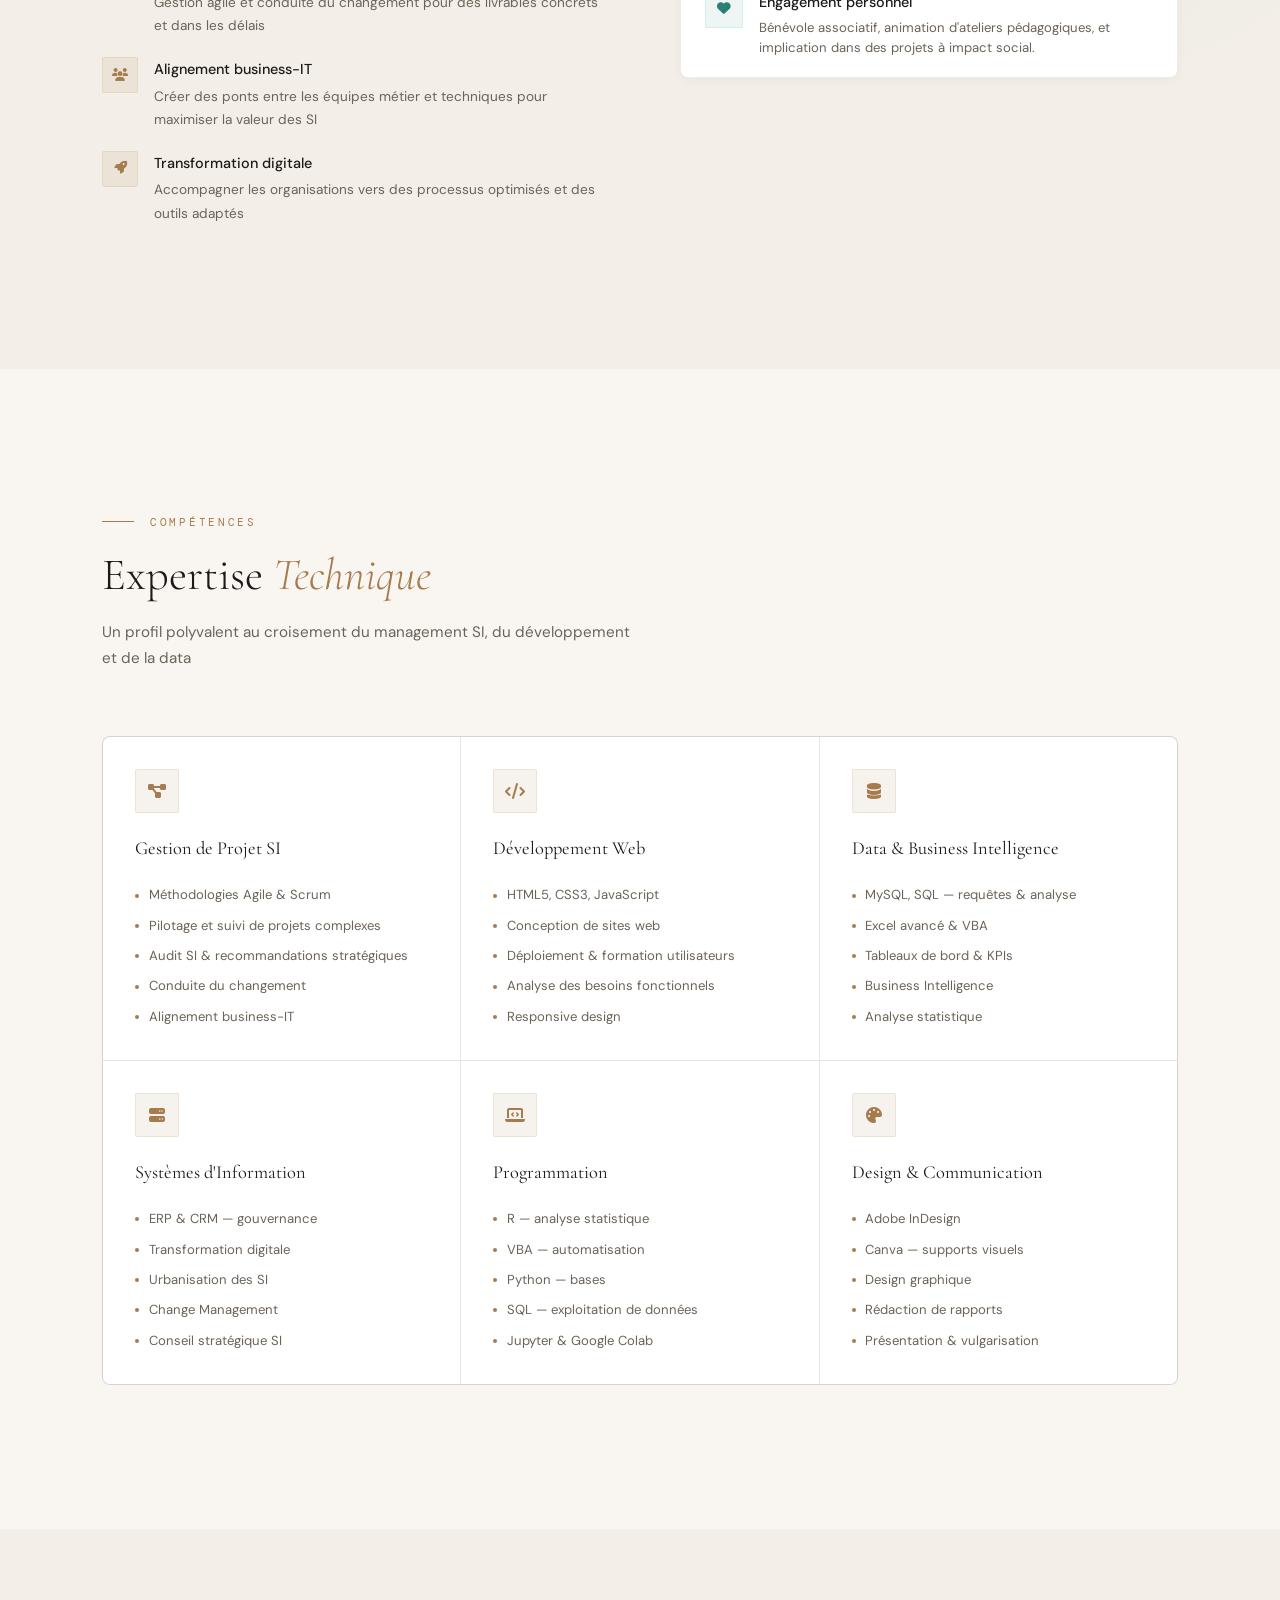
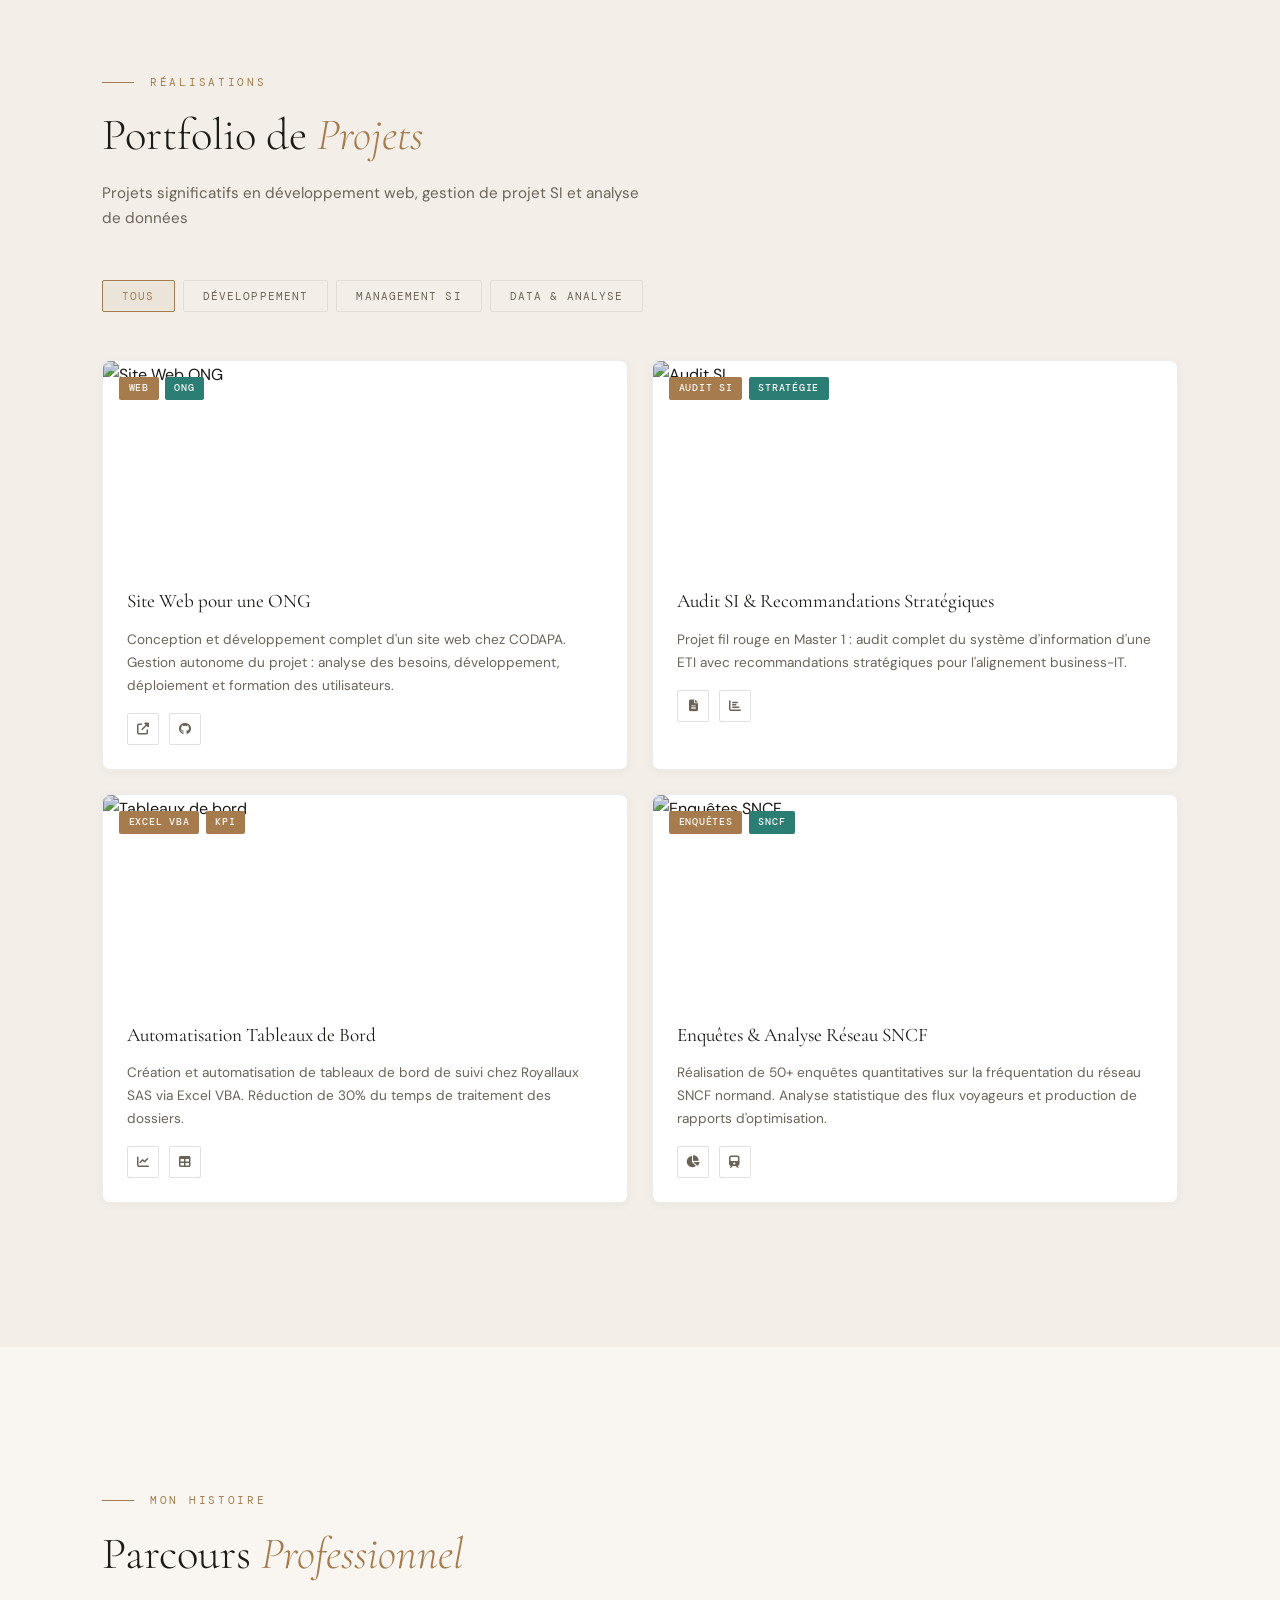
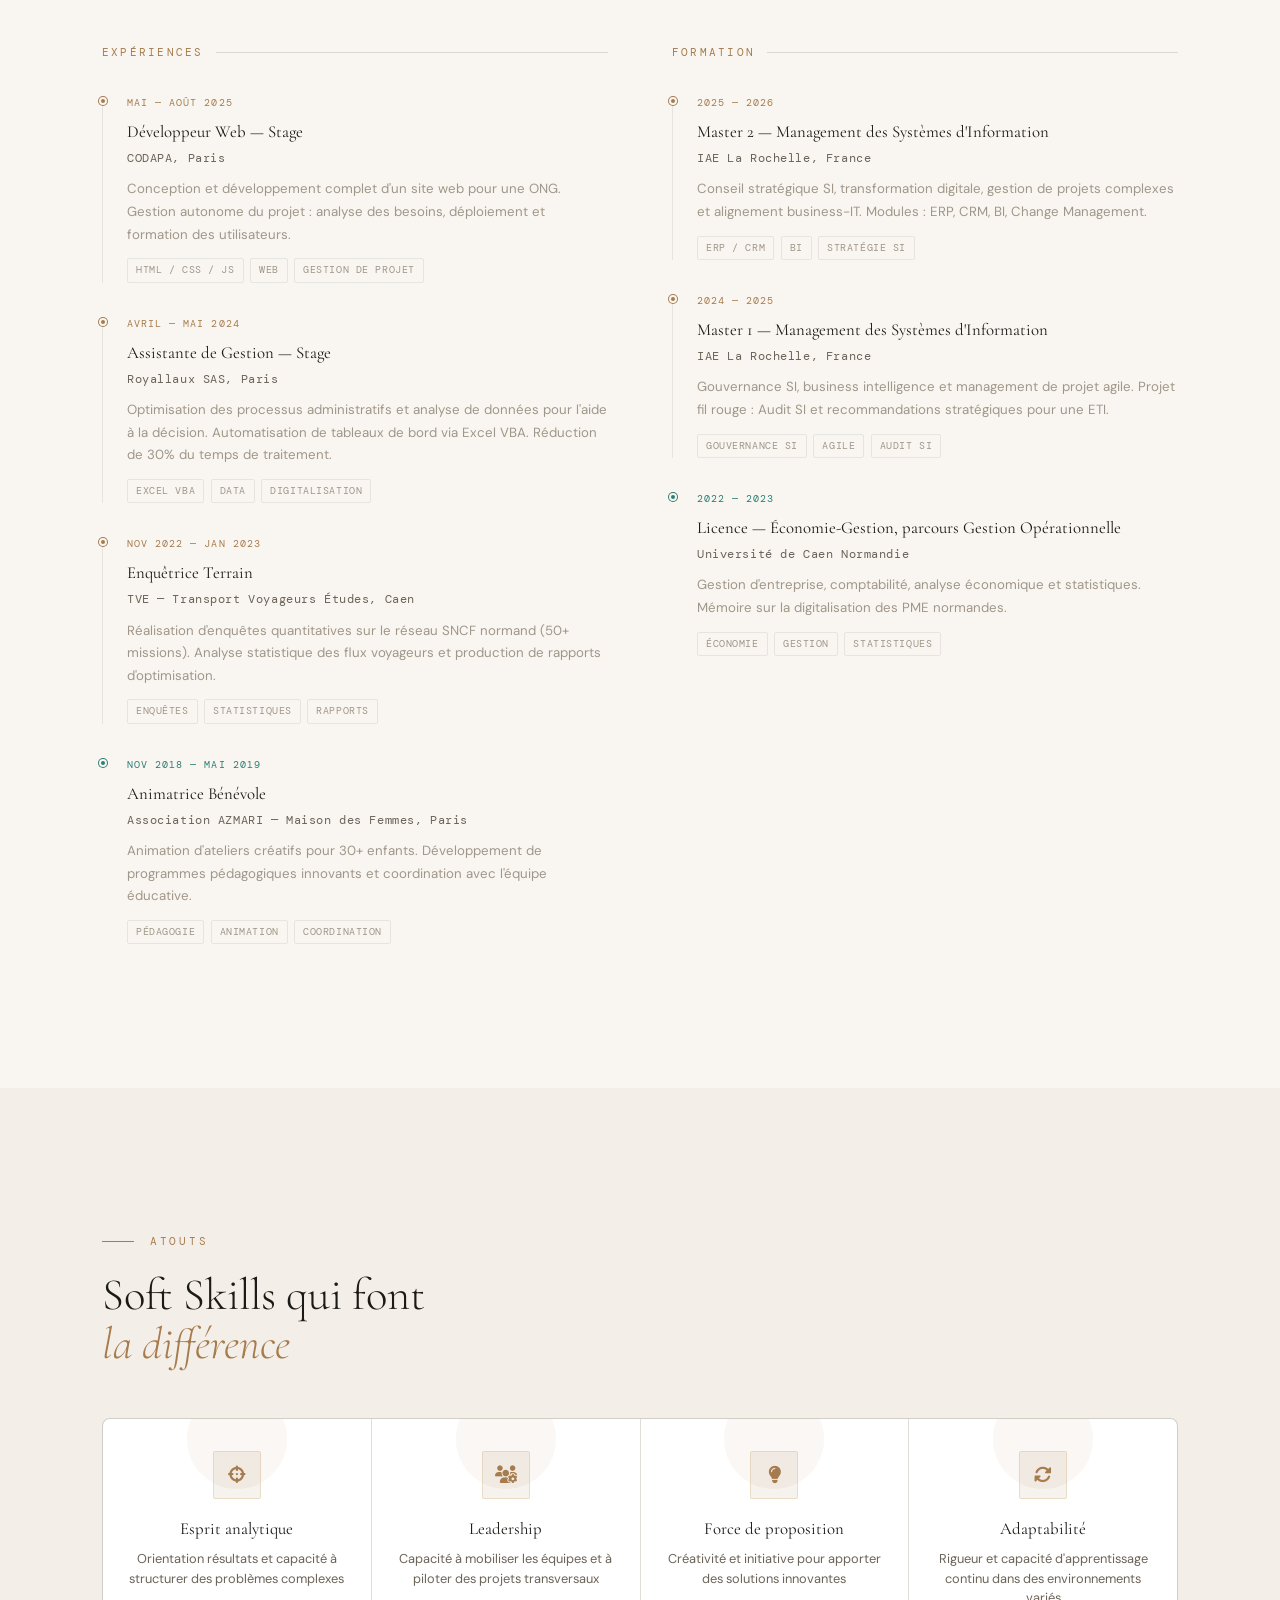
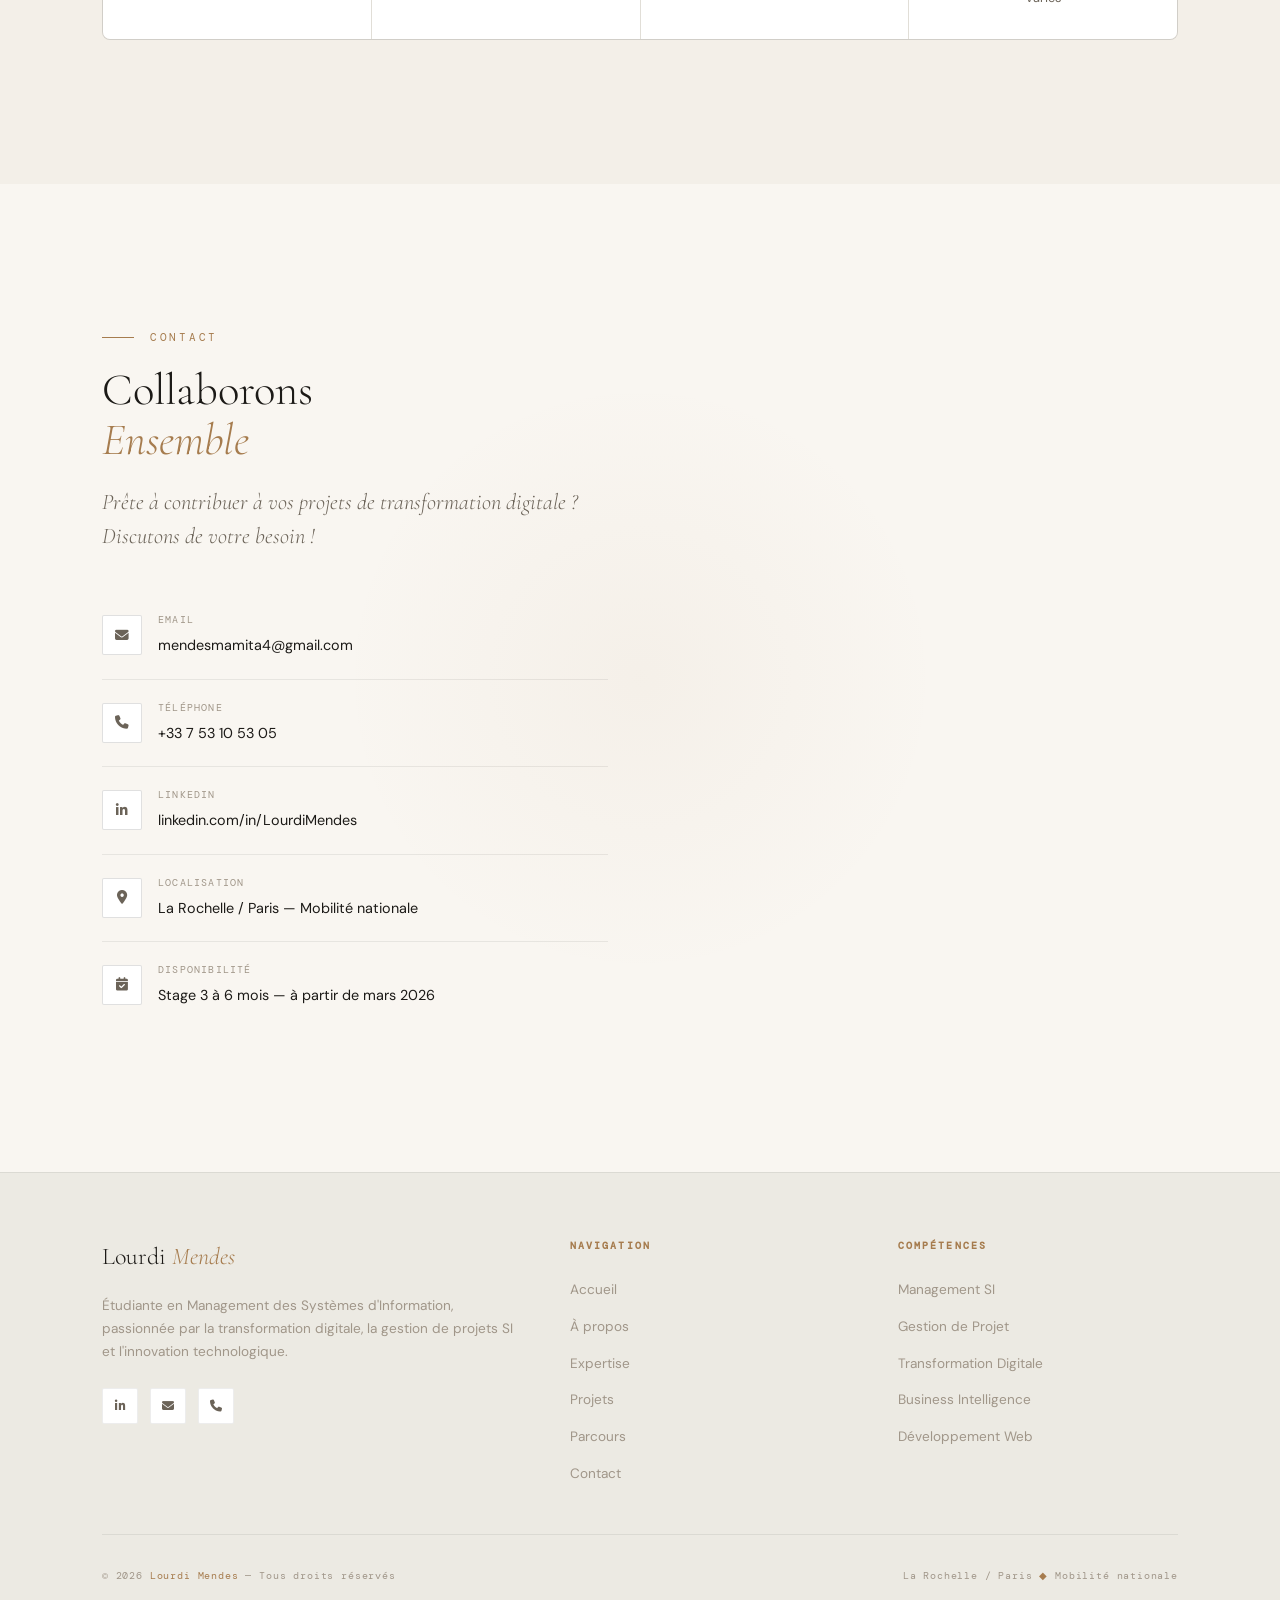
==== commit 82651ed1: "Update index.html" ====
--- a/index.html
+++ b/index.html
@@ -12,6 +12,15 @@
     <link href="https://fonts.googleapis.com/css2?family=Cormorant+Garamond:ital,wght@0,300;0,400;0,500;0,600;1,300;1,400&family=DM+Sans:wght@300;400;500;600&family=DM+Mono:wght@300;400&display=swap" rel="stylesheet">
     <link rel="stylesheet" href="https://cdnjs.cloudflare.com/ajax/libs/font-awesome/6.4.0/css/all.min.css">
     <link rel="stylesheet" href="styles.css">
+
+    <!-- Google tag (gtag.js) -->
+    <script async src="https://www.googletagmanager.com/gtag/js?id=G-MQX165YZBV"></script>
+    <script>
+      window.dataLayer = window.dataLayer || [];
+      function gtag(){dataLayer.push(arguments);}
+      gtag('js', new Date());
+      gtag('config', 'G-MQX165YZBV');
+    </script>
 </head>
 
 <body>
@@ -611,7 +620,8 @@
                 </div>
 
                 <div class="reveal" style="transition-delay:0.2s">
-                    <div class="cta-box">
+                    
+                    <!-- <div class="cta-box">
                         <h3>Envoyez-moi un message</h3>
                         <p>Utilisez ce formulaire interactif pour discuter d'une opportunité de stage ou de collaboration en management SI et transformation digitale.</p>
                         <a href="https://contact-form-Mendes.streamlit.app/" target="_blank" class="btn btn-primary">
@@ -621,7 +631,8 @@
                             <i class="fas fa-shield-alt"></i>
                             Formulaire sécurisé — hébergé sur Streamlit
                         </div>
-                    </div>
+                    </div> -->
+                    
                 </div>
             </div>
         </div>
@@ -629,60 +640,65 @@
 
     <!-- FOOTER -->
     <footer class="footer">
-        <div class="container">
-            <div class="footer-grid">
-                <div>
-                    <div class="footer-logo">Lourdi  <span>Mendes</span></div>
-                    <p class="footer-tagline">Étudiante en Management des Systèmes d'Information, passionnée par la transformation digitale, la gestion de projets SI et l'innovation technologique.</p>
-                    <div class="footer-social">
-                        <a href="https://www.linkedin.com/in/lourdi-mendes-2538161a4/" target="_blank" aria-label="LinkedIn">
-                            <i class="fab fa-linkedin-in"></i>
-                        </a>
-                        <a href="mailto:mendesmamita4@gmail.com" aria-label="Email">
-                            <i class="fas fa-envelope"></i>
-                        </a>
-                        <a href="tel:+33753105305" aria-label="Téléphone">
-                            <i class="fas fa-phone"></i>
-                        </a>
-                    </div>
-                </div>
-
-                <div class="footer-col">
-                    <h4>Navigation</h4>
-                    <ul class="footer-links">
-                        <li><a href="#home">Accueil</a></li>
-                        <li><a href="#about">À propos</a></li>
-                        <li><a href="#expertise">Expertise</a></li>
-                        <li><a href="#projects">Projets</a></li>
-                        <li><a href="#parcours">Parcours</a></li>
-                        <li><a href="#contact">Contact</a></li>
-                    </ul>
-                </div>
-
-                <div class="footer-col">
-                    <h4>Compétences</h4>
-                    <ul class="footer-links">
-                        <li><a href="#expertise">Management SI</a></li>
-                        <li><a href="#expertise">Gestion de Projet</a></li>
-                        <li><a href="#expertise">Transformation Digitale</a></li>
-                        <li><a href="#expertise">Business Intelligence</a></li>
-                        <li><a href="#expertise">Développement Web</a></li>
-                    </ul>
-                </div>
-            </div>
-
-            <div class="footer-bottom">
-                <div class="footer-copy">
-                    &copy; 2026 <span>Lourdi Mendes</span> — Tous droits réservés
-                </div>
-                <div class="footer-copy">
-                    La Rochelle / Paris <span>&#9670;</span> Mobilité nationale
-                </div>
-            </div>
-        </div>
+      <div class="container">
+        <div class="footer-grid">
+          <div>
+            <div class="footer-logo">Lourdi <span>Mendes</span></div>
+            <p class="footer-tagline">Étudiante en Management des Systèmes d'Information, passionnée par la transformation digitale, la gestion de projets SI et l'innovation technologique.</p>
+    
+            <div class="footer-social">
+              <a href="https://www.linkedin.com/in/lourdi-mendes-2538161a4/" target="_blank" rel="noopener noreferrer" aria-label="LinkedIn">
+                <i class="fab fa-linkedin-in"></i>
+              </a>
+    
+              <a href="mailto:mendesmamita4@gmail.com" aria-label="Envoyer un email à Lourdi Mendes">
+                <i class="fas fa-envelope"></i>
+              </a>
+    
+              <a href="tel:+33753105305" aria-label="Appeler Lourdi Mendes">
+                <i class="fas fa-phone"></i>
+              </a>
+            </div>
+          </div>
+    
+          <div class="footer-col">
+            <h4>Navigation</h4>
+            <ul class="footer-links">
+              <li><a href="#home">Accueil</a></li>
+              <li><a href="#about">À propos</a></li>
+              <li><a href="#expertise">Expertise</a></li>
+              <li><a href="#projects">Projets</a></li>
+              <li><a href="#parcours">Parcours</a></li>
+              <li><a href="#contact">Contact</a></li>
+            </ul>
+          </div>
+    
+          <div class="footer-col">
+            <h4>Compétences</h4>
+            <ul class="footer-links">
+              <li><a href="#expertise">Management SI</a></li>
+              <li><a href="#expertise">Gestion de Projet</a></li>
+              <li><a href="#expertise">Transformation Digitale</a></li>
+              <li><a href="#expertise">Business Intelligence</a></li>
+              <li><a href="#expertise">Développement Web</a></li>
+            </ul>
+          </div>
+        </div>
+    
+        <div class="footer-bottom">
+          <div class="footer-copy">
+            &copy; 2026 <span>Lourdi Mendes</span> — Tous droits réservés
+          </div>
+          <div class="footer-copy">
+            La Rochelle / Paris <span>&#9670;</span> Mobilité nationale
+          </div>
+        </div>
+      </div>
     </footer>
 
     <script src="script.js"></script>
 </body>
 </html>
 
+
+
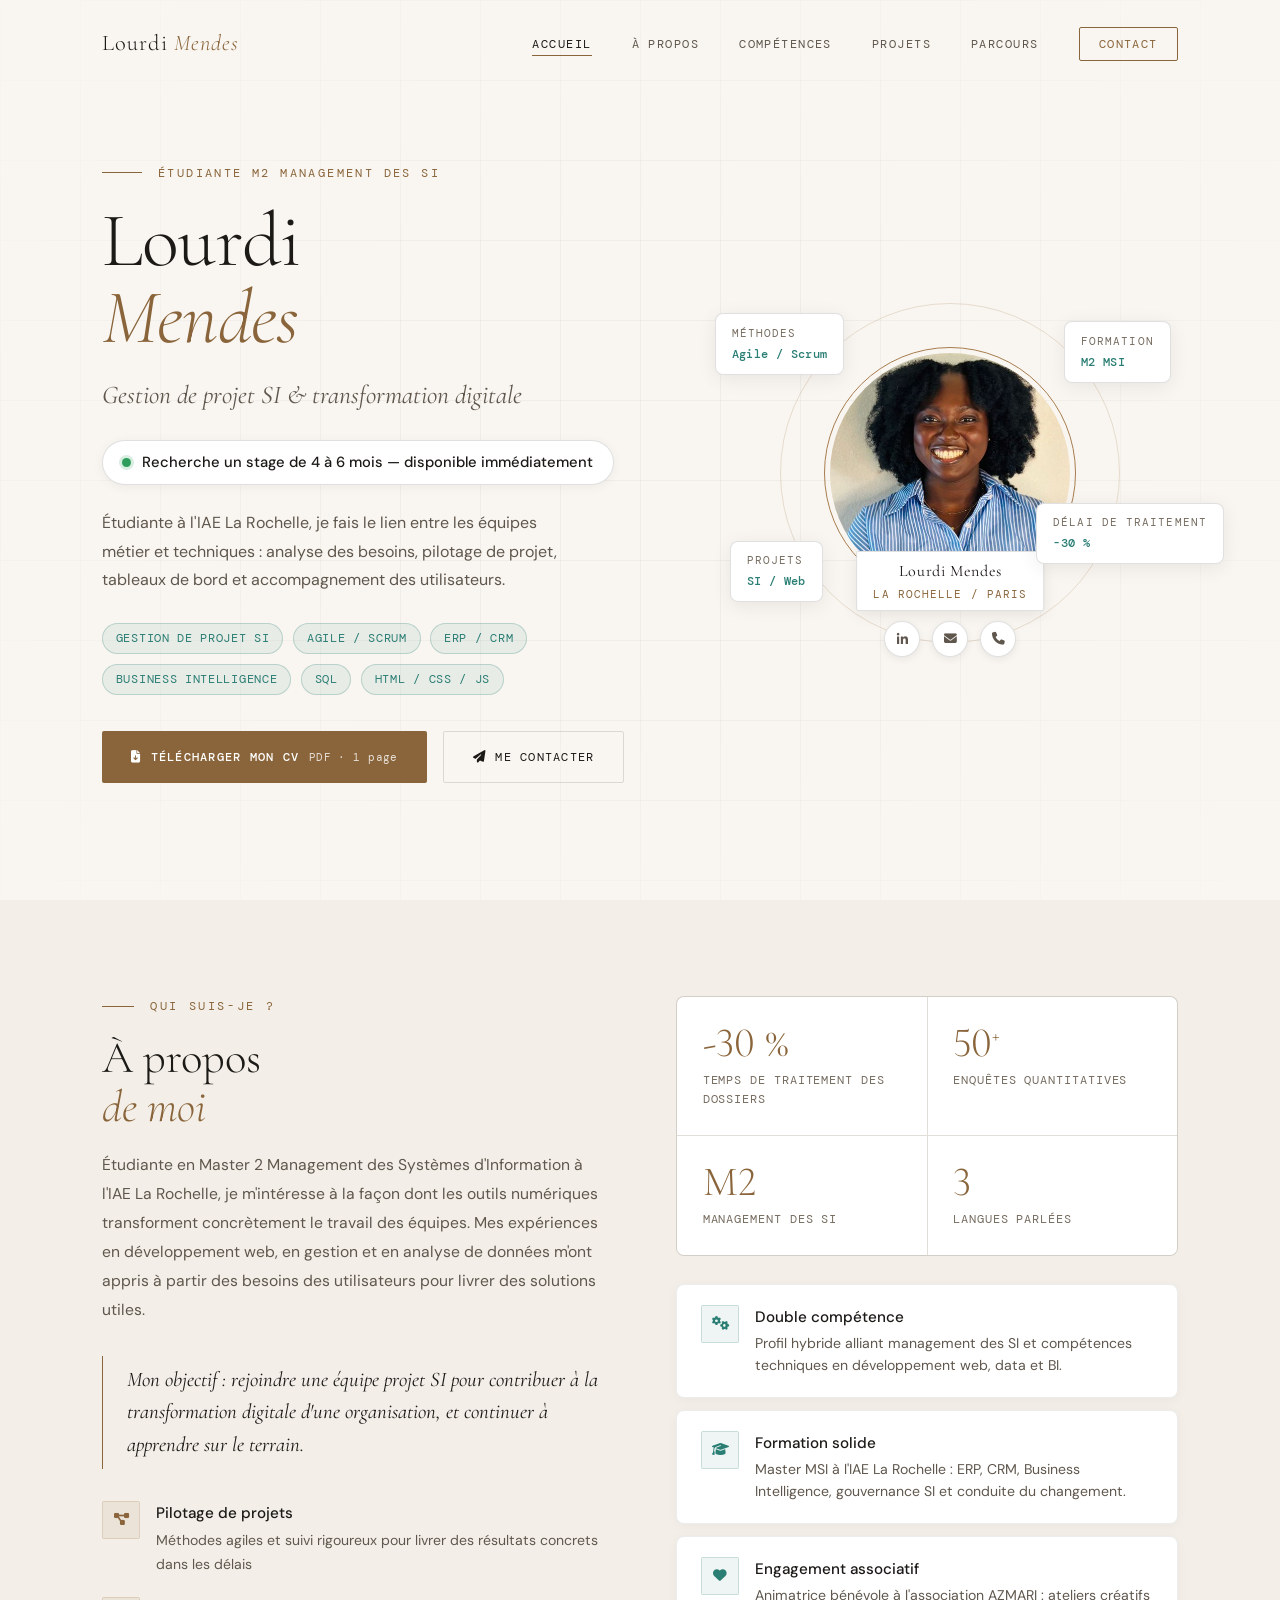
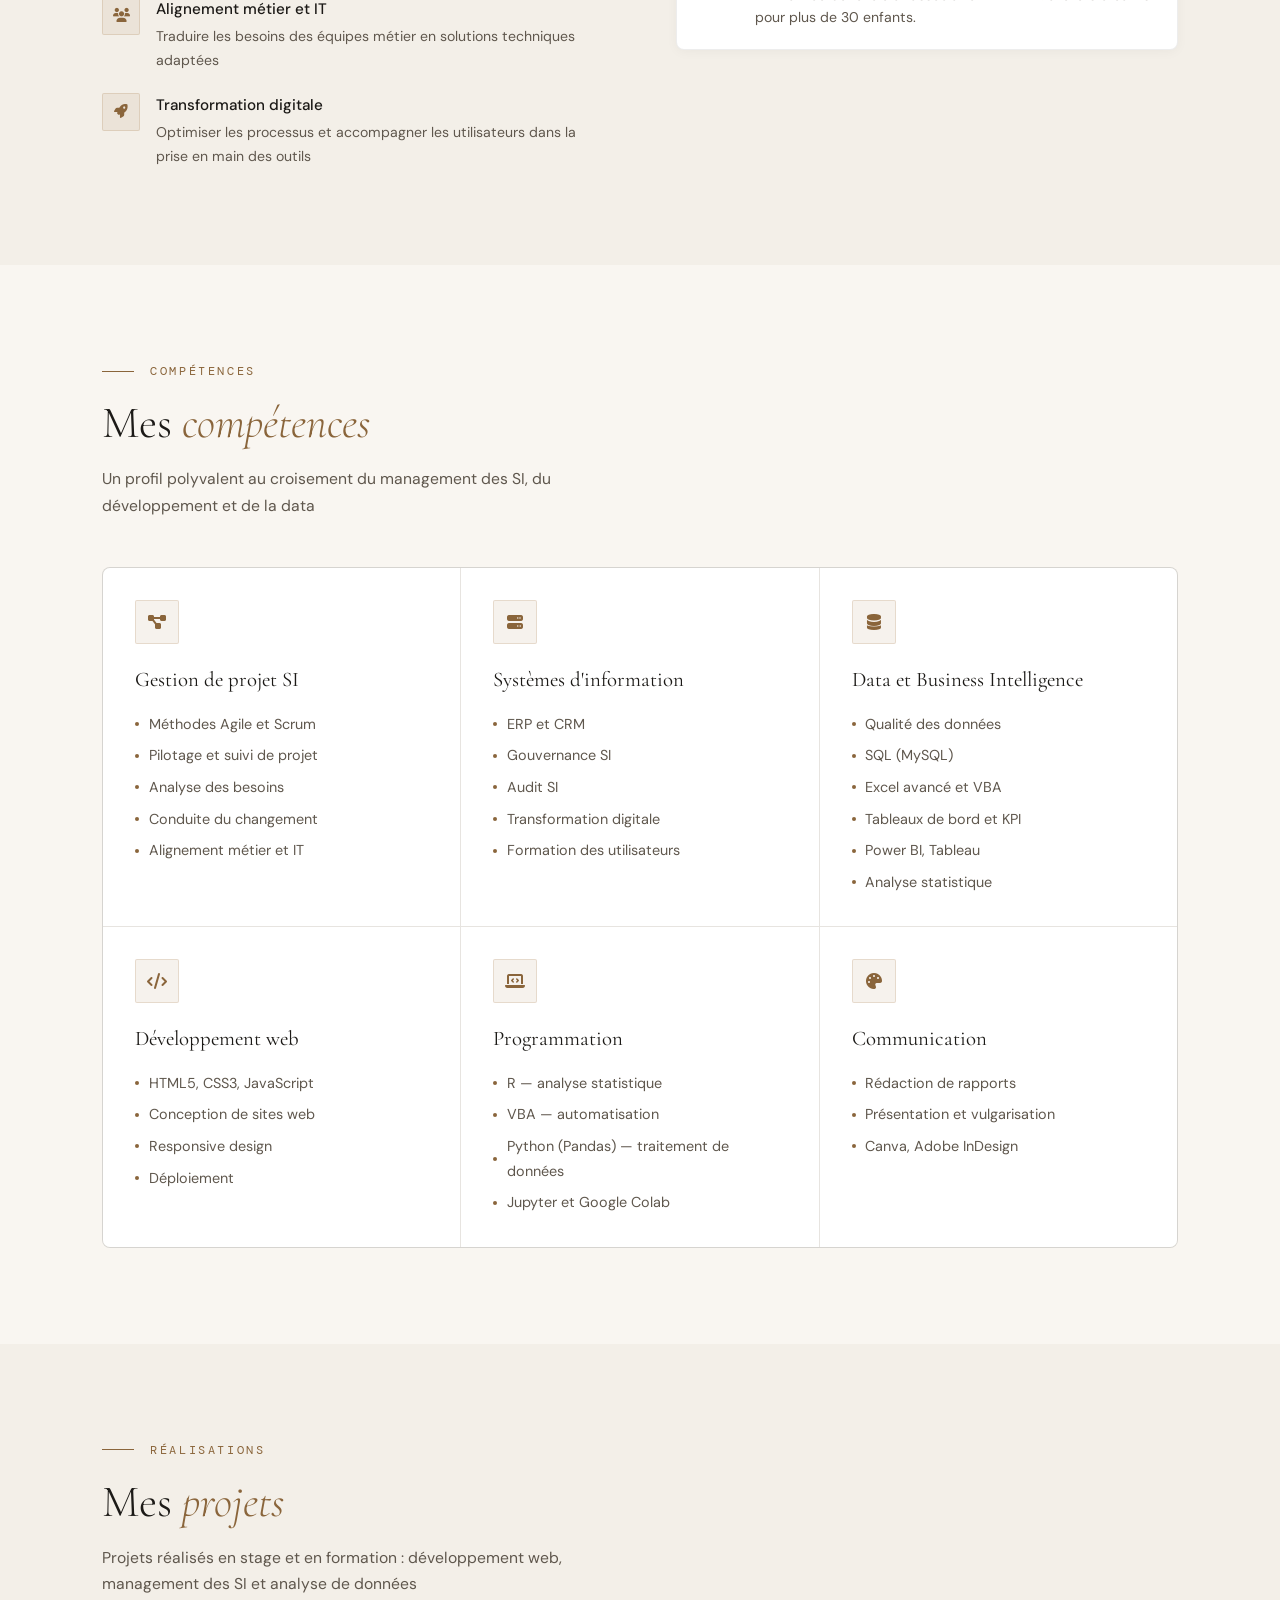
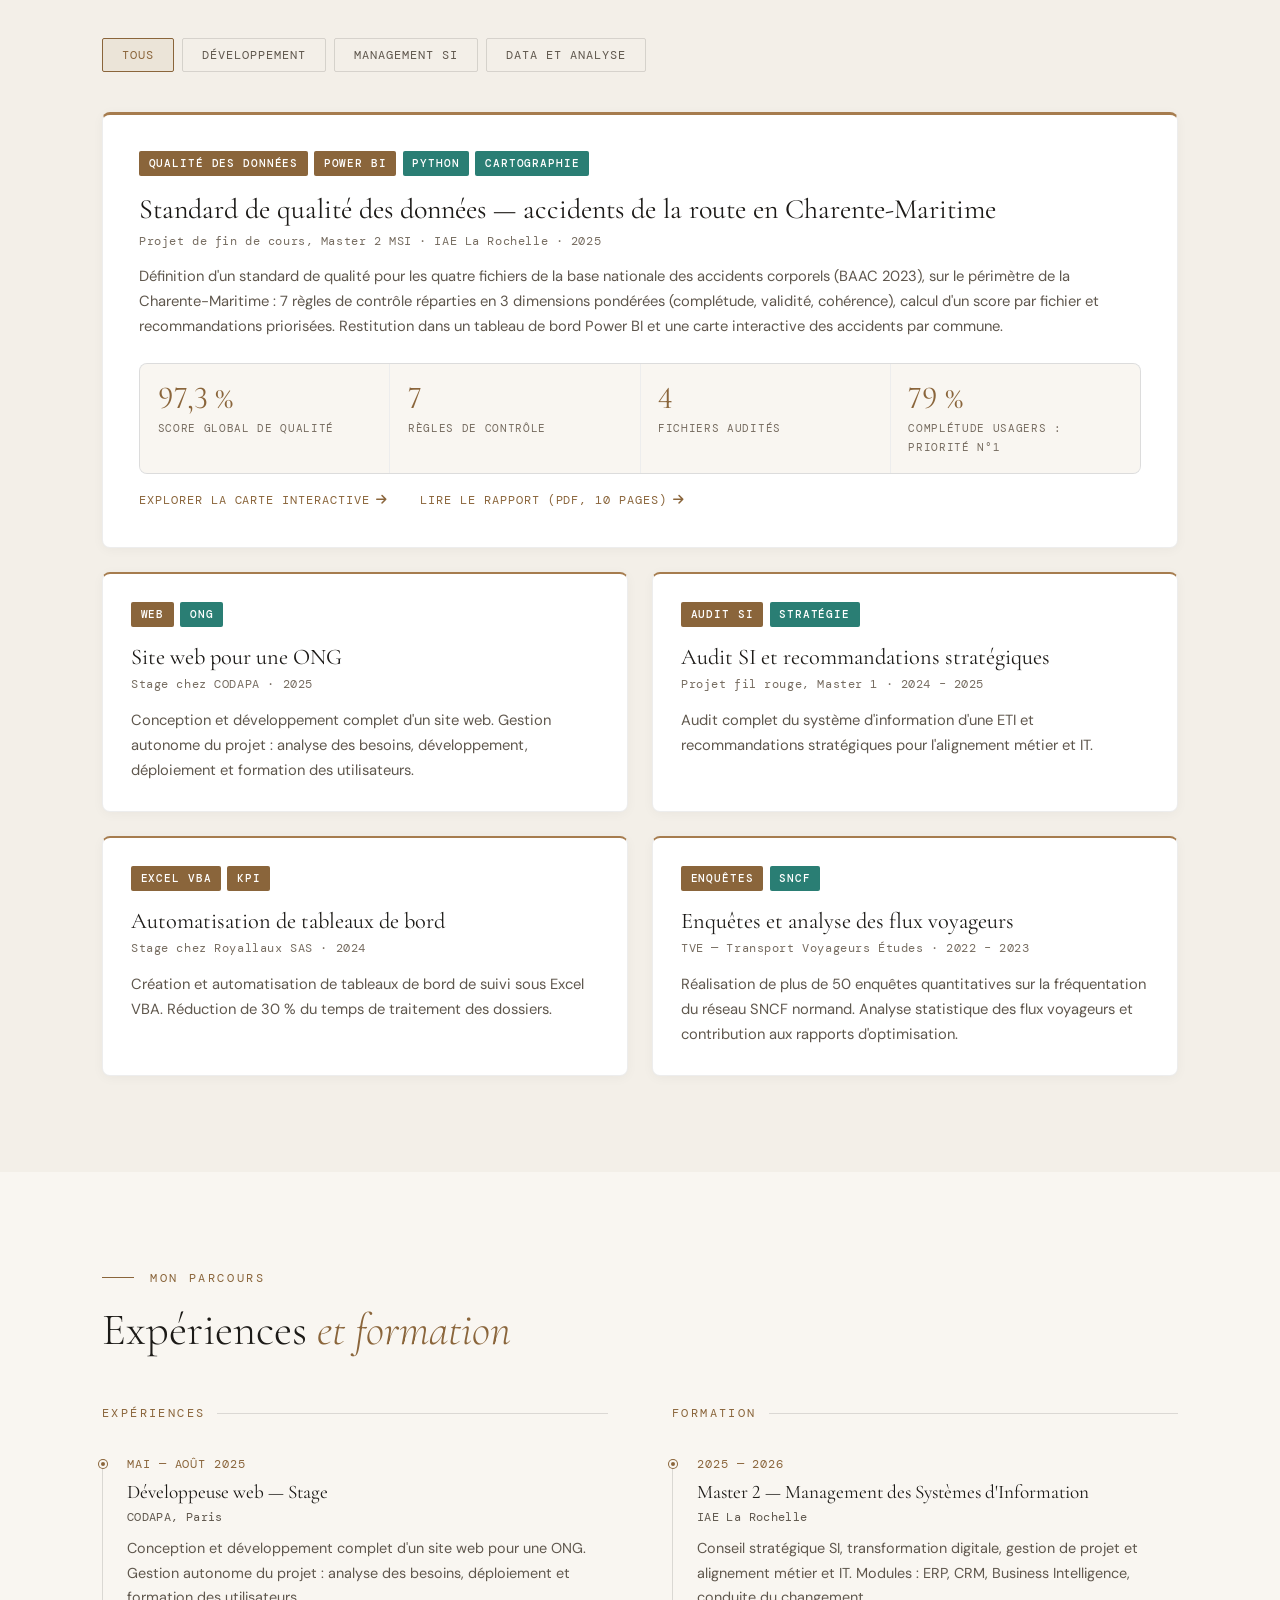
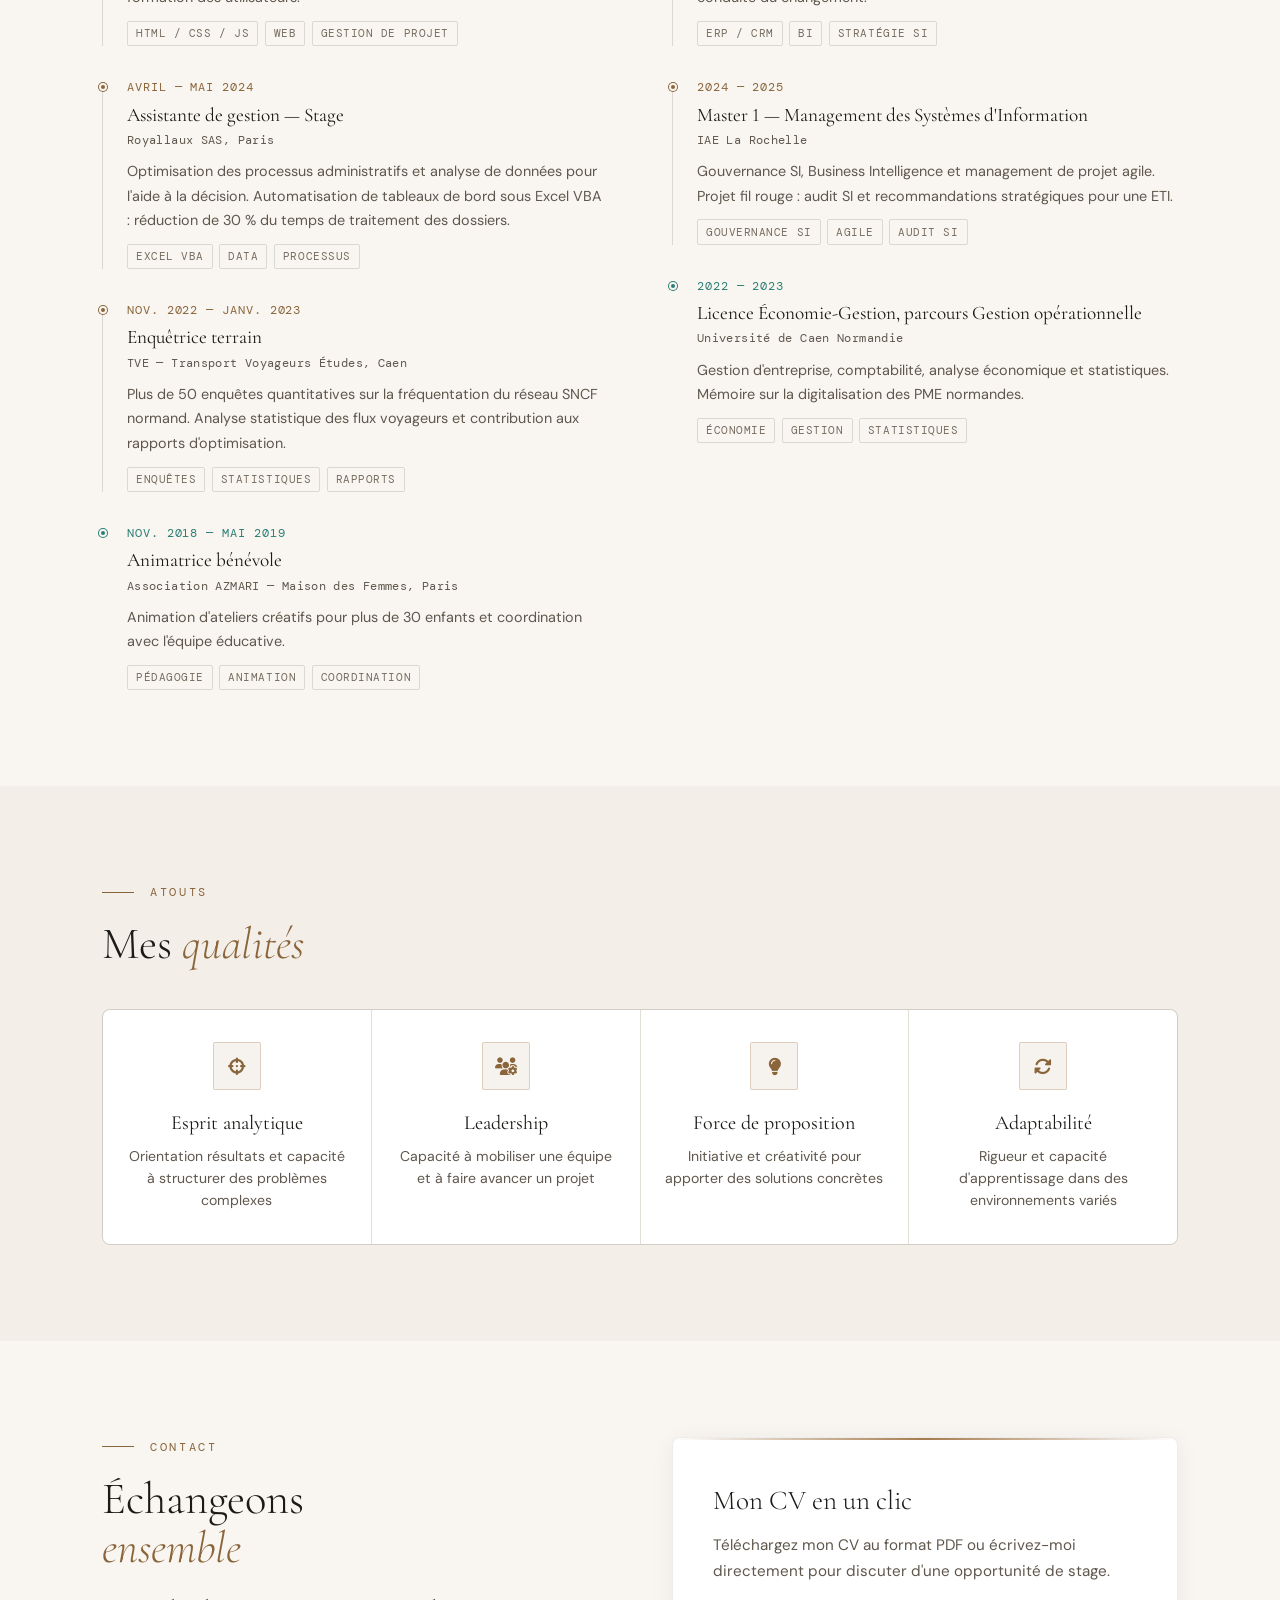
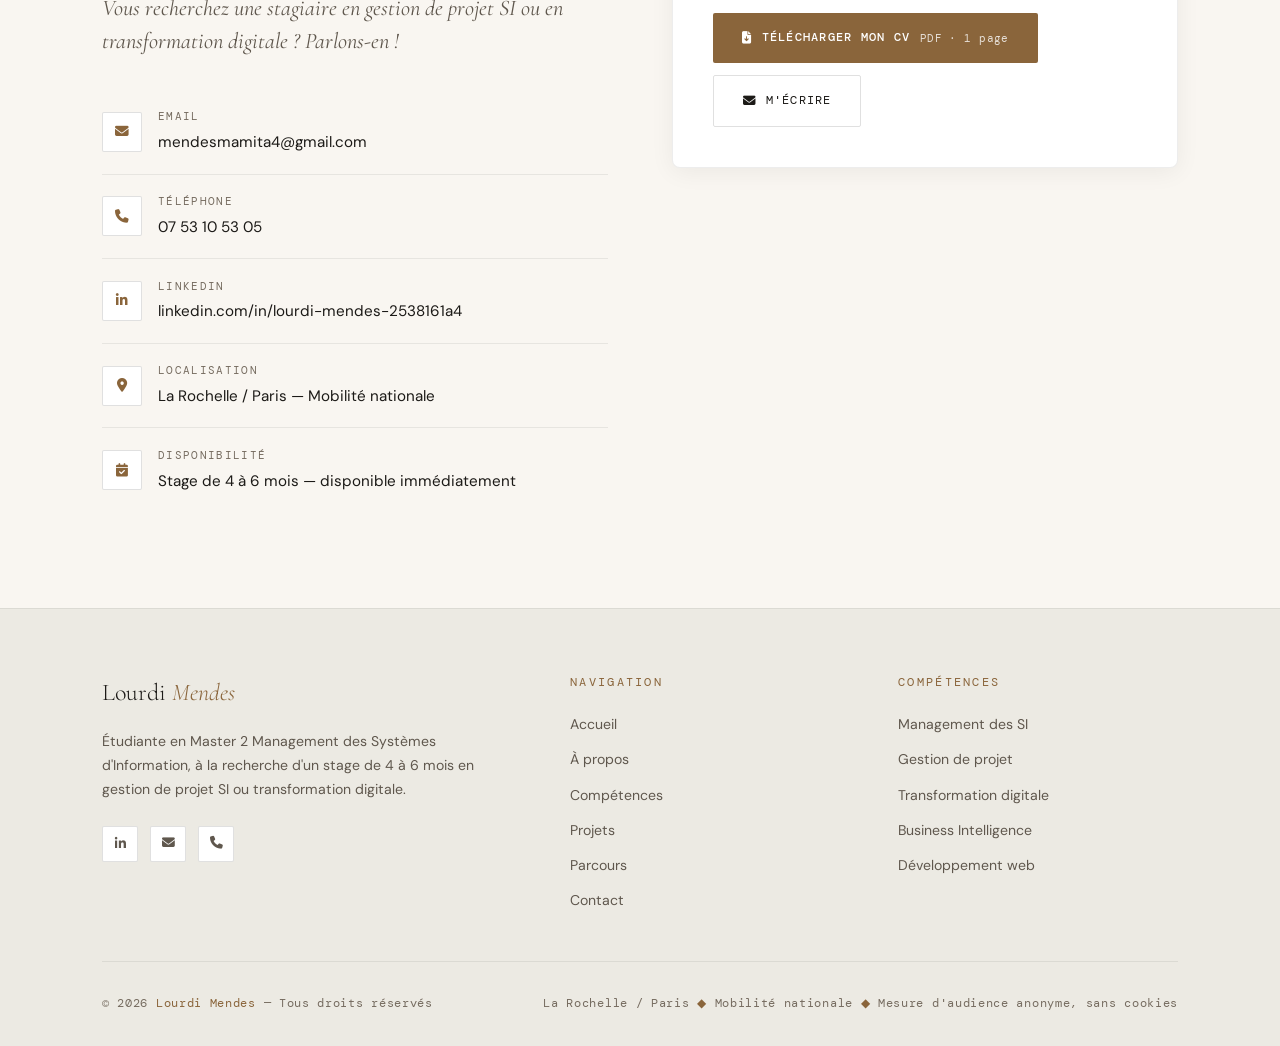
==== commit c27bb666: "Nouvelle version du site : recherche de stage, projet BAAC, SEO - Accueil repositionné (nom en titre" ====
--- a/index.html
+++ b/index.html
@@ -1,704 +1,722 @@
-<!DOCTYPE html>
-<html lang="fr">
-<head>
-    <meta charset="UTF-8">
-    <meta name="viewport" content="width=device-width, initial-scale=1.0">
-    <meta name="description" content="Portfolio de Lourdi Mendes - Management des Systèmes d'Information, transformation digitale et gestion de projets SI">
-    <meta name="author" content="Lourdi Mendes">
-    <title>Lourdi Mendes — Management SI & Transformation Digitale</title>
-
-    <link rel="preconnect" href="https://fonts.googleapis.com">
-    <link rel="preconnect" href="https://fonts.gstatic.com" crossorigin>
-    <link href="https://fonts.googleapis.com/css2?family=Cormorant+Garamond:ital,wght@0,300;0,400;0,500;0,600;1,300;1,400&family=DM+Sans:wght@300;400;500;600&family=DM+Mono:wght@300;400&display=swap" rel="stylesheet">
-    <link rel="stylesheet" href="https://cdnjs.cloudflare.com/ajax/libs/font-awesome/6.4.0/css/all.min.css">
-    <link rel="stylesheet" href="styles.css">
-
-    <!-- Google tag (gtag.js) -->
-    <script async src="https://www.googletagmanager.com/gtag/js?id=G-MQX165YZBV"></script>
-    <script>
-      window.dataLayer = window.dataLayer || [];
-      function gtag(){dataLayer.push(arguments);}
-      gtag('js', new Date());
-      gtag('config', 'G-MQX165YZBV');
-    </script>
-</head>
-
-<body>
-
-    <div class="cursor" id="cursor"></div>
-    <div class="cursor-ring" id="cursorRing"></div>
-    <div class="progress-bar" id="progressBar"></div>
-
-    <!-- NAVIGATION -->
-    <nav class="navbar" id="navbar">
-        <div class="nav-inner">
-            <div class="nav-logo">
-                Lourdi  <span>Mendes</span>
-            </div>
-            <ul class="nav-links" id="navLinks">
-                <li><a href="#home" class="active">Accueil</a></li>
-                <li><a href="#about">À propos</a></li>
-                <li><a href="#expertise">Expertise</a></li>
-                <li><a href="#projects">Projets</a></li>
-                <li><a href="#parcours">Parcours</a></li>
-                <li><a href="#contact" class="nav-cta">Collaborons</a></li>
-            </ul>
-            <div class="hamburger" id="hamburger" role="button" tabindex="0" aria-label="Ouvrir le menu" aria-expanded="false">
-                <span></span><span></span><span></span>
-            </div>
-        </div>
-    </nav>
-
-    <!-- HERO -->
-    <section id="home" class="hero">
-        <div class="hero-inner">
-            <div class="hero-text">
-                <div class="hero-eyebrow">Management SI & Transformation Digitale</div>
-                <h1 class="hero-title">
-                    Piloter la transformation<br>
-                    <em>de vos systèmes d'information</em>
-                </h1>
-                <p class="hero-desc">
-                    Spécialisée en management des SI, gestion de projets et conduite du changement. 
-                    Je mets la technologie au service de votre stratégie pour moderniser vos organisations.
-                </p>
-                <div class="hero-tags">
-                    <span class="tag-chip">Gestion de Projet SI</span>
-                    <span class="tag-chip">Agile / Scrum</span>
-                    <span class="tag-chip">Business Intelligence</span>
-                    <span class="tag-chip">SQL</span>
-                    <span class="tag-chip">HTML / CSS / JS</span>
-                    <span class="tag-chip">ERP / CRM</span>
-                </div>
-                <div class="hero-actions">
-                    <a href="#about" class="btn btn-primary">
-                        <i class="fas fa-user"></i> Découvrir mon profil
-                    </a>
-                    <a href="#contact" class="btn btn-outline">
-                        <i class="fas fa-paper-plane"></i> Collaborons
-                    </a>
-                </div>
-            </div>
-
-            <div class="hero-visual">
-                <div class="orbit-container">
-                    <div class="orbit orbit-3"></div>
-                    <div class="orbit orbit-1"><div class="orbit-dot"></div></div>
-                    <div class="orbit orbit-2"><div class="orbit-dot"></div></div>
-
-                    <div class="data-node node-1" data-label="Méthodes">
-                        <span class="val">Agile / Scrum</span>
-                    </div>
-                    <div class="data-node node-2" data-label="Projets">
-                        <span class="val">SI / Web</span>
-                    </div>
-                    <div class="data-node node-3" data-label="Formation">
-                        <span class="val">M2 MSI</span>
-                    </div>
-                    <div class="data-node node-4" data-label="Efficacité">
-                        <span class="val">-30% délais</span>
-                    </div>
-
-                    <div class="profile-wrapper">
-                        <div class="profile-glow"></div>
-                        <div class="profile-img-ring"></div>
-                        <img class="profile-img" src="lourdi.jpg" alt="Lourdi Mendes">
-                        <div class="profile-scanner"></div>
-                        <div class="profile-namecard">
-                            <div class="pname">Lourdi Mendes</div>
-                            <div class="ploc">📍 La Rochelle / Paris</div>
-                        </div>
-                        <div class="profile-socials">
-                            <a href="https://www.linkedin.com/in/lourdi-mendes-2538161a4/" target="_blank" aria-label="LinkedIn">
-                                <i class="fab fa-linkedin-in"></i>
-                            </a>
-                            <a href="mailto:mendesmamita4@gmail.com" aria-label="Email">
-                                <i class="fas fa-envelope"></i>
-                            </a>
-                            <a href="tel:+33753105305" aria-label="Téléphone">
-                                <i class="fas fa-phone"></i>
-                            </a>
-                        </div>
-                    </div>
-                </div>
-            </div>
-        </div>
-    </section>
-
-    <!-- ABOUT -->
-    <section id="about" class="about section">
-        <div class="container">
-            <div class="about-grid">
-                <div class="about-left reveal">
-                    <div class="section-label">Qui suis-je ?</div>
-                    <h2 class="section-title">À propos<br><em>de moi</em></h2>
-
-                    <div class="about-text">
-                        <p>Étudiante en Master 2 Management des Systèmes d'Information, je suis passionnée par l'innovation technologique et la transformation digitale. Mon parcours combine compétences techniques, vision stratégique et sens du terrain pour accompagner les organisations dans leur modernisation.</p>
-                    </div>
-
-                    <div class="about-quote">
-                        "Aligner la technologie avec la stratégie d'entreprise, c'est transformer chaque projet SI en levier de performance durable."
-                        <cite>— Lourdi Mendes</cite>
-                    </div>
-
-                    <div class="approach-items">
-                        <div class="approach-item">
-                            <div class="approach-icon"><i class="fas fa-project-diagram"></i></div>
-                            <div class="approach-text">
-                                <h4>Pilotage de projets</h4>
-                                <p>Gestion agile et conduite du changement pour des livrables concrets et dans les délais</p>
-                            </div>
-                        </div>
-                        <div class="approach-item">
-                            <div class="approach-icon"><i class="fas fa-users"></i></div>
-                            <div class="approach-text">
-                                <h4>Alignement business-IT</h4>
-                                <p>Créer des ponts entre les équipes métier et techniques pour maximiser la valeur des SI</p>
-                            </div>
-                        </div>
-                        <div class="approach-item">
-                            <div class="approach-icon"><i class="fas fa-rocket"></i></div>
-                            <div class="approach-text">
-                                <h4>Transformation digitale</h4>
-                                <p>Accompagner les organisations vers des processus optimisés et des outils adaptés</p>
-                            </div>
-                        </div>
-                    </div>
-                </div>
-
-                <div class="about-right reveal" style="transition-delay:0.2s">
-                    <div class="stat-cards">
-                        <div class="stat-card">
-                            <div class="stat-number">3<sup>+</sup></div>
-                            <div class="stat-label">Ans d'expérience</div>
-                        </div>
-                        <div class="stat-card">
-                            <div class="stat-number">6<sup>+</sup></div>
-                            <div class="stat-label">Stages & missions</div>
-                        </div>
-                        <div class="stat-card">
-                            <div class="stat-number">M2</div>
-                            <div class="stat-label">Management SI</div>
-                        </div>
-                        <div class="stat-card">
-                            <div class="stat-number">3</div>
-                            <div class="stat-label">Langues parlées</div>
-                        </div>
-                    </div>
-
-                    <div class="highlight-cards">
-                        <div class="highlight-card">
-                            <div class="hc-icon"><i class="fas fa-cogs"></i></div>
-                            <div class="hc-text">
-                                <h4>Double compétence</h4>
-                                <p>Profil hybride alliant vision stratégique SI et compétences techniques en développement, data et BI.</p>
-                            </div>
-                        </div>
-                        <div class="highlight-card">
-                            <div class="hc-icon"><i class="fas fa-graduation-cap"></i></div>
-                            <div class="hc-text">
-                                <h4>Formation solide</h4>
-                                <p>Master MSI à l'IAE La Rochelle : ERP, CRM, Business Intelligence, gouvernance SI et Change Management.</p>
-                            </div>
-                        </div>
-                        <div class="highlight-card">
-                            <div class="hc-icon"><i class="fas fa-heart"></i></div>
-                            <div class="hc-text">
-                                <h4>Engagement personnel</h4>
-                                <p>Bénévole associatif, animation d'ateliers pédagogiques, et implication dans des projets à impact social.</p>
-                            </div>
-                        </div>
-                    </div>
-                </div>
-            </div>
-        </div>
-    </section>
-
-    <!-- EXPERTISE -->
-    <section id="expertise" class="expertise section">
-        <div class="container">
-            <div class="expertise-header reveal">
-                <div class="section-label">Compétences</div>
-                <h2 class="section-title">Expertise <em>Technique</em></h2>
-                <p class="section-desc">Un profil polyvalent au croisement du management SI, du développement et de la data</p>
-            </div>
-
-            <div class="expertise-grid reveal" style="transition-delay:0.2s">
-                <div class="exp-card">
-                    <div class="exp-icon"><i class="fas fa-project-diagram"></i></div>
-                    <h3>Gestion de Projet SI</h3>
-                    <ul class="skill-list">
-                        <li>Méthodologies Agile & Scrum</li>
-                        <li>Pilotage et suivi de projets complexes</li>
-                        <li>Audit SI & recommandations stratégiques</li>
-                        <li>Conduite du changement</li>
-                        <li>Alignement business-IT</li>
-                    </ul>
-                </div>
-                <div class="exp-card">
-                    <div class="exp-icon"><i class="fas fa-code"></i></div>
-                    <h3>Développement Web</h3>
-                    <ul class="skill-list">
-                        <li>HTML5, CSS3, JavaScript</li>
-                        <li>Conception de sites web</li>
-                        <li>Déploiement & formation utilisateurs</li>
-                        <li>Analyse des besoins fonctionnels</li>
-                        <li>Responsive design</li>
-                    </ul>
-                </div>
-                <div class="exp-card">
-                    <div class="exp-icon"><i class="fas fa-database"></i></div>
-                    <h3>Data & Business Intelligence</h3>
-                    <ul class="skill-list">
-                        <li>MySQL, SQL — requêtes & analyse</li>
-                        <li>Excel avancé & VBA</li>
-                        <li>Tableaux de bord & KPIs</li>
-                        <li>Business Intelligence</li>
-                        <li>Analyse statistique</li>
-                    </ul>
-                </div>
-                <div class="exp-card">
-                    <div class="exp-icon"><i class="fas fa-server"></i></div>
-                    <h3>Systèmes d'Information</h3>
-                    <ul class="skill-list">
-                        <li>ERP & CRM — gouvernance</li>
-                        <li>Transformation digitale</li>
-                        <li>Urbanisation des SI</li>
-                        <li>Change Management</li>
-                        <li>Conseil stratégique SI</li>
-                    </ul>
-                </div>
-                <div class="exp-card">
-                    <div class="exp-icon"><i class="fas fa-laptop-code"></i></div>
-                    <h3>Programmation</h3>
-                    <ul class="skill-list">
-                        <li>R — analyse statistique</li>
-                        <li>VBA — automatisation</li>
-                        <li>Python — bases</li>
-                        <li>SQL — exploitation de données</li>
-                        <li>Jupyter & Google Colab</li>
-                    </ul>
-                </div>
-                <div class="exp-card">
-                    <div class="exp-icon"><i class="fas fa-palette"></i></div>
-                    <h3>Design & Communication</h3>
-                    <ul class="skill-list">
-                        <li>Adobe InDesign</li>
-                        <li>Canva — supports visuels</li>
-                        <li>Design graphique</li>
-                        <li>Rédaction de rapports</li>
-                        <li>Présentation & vulgarisation</li>
-                    </ul>
-                </div>
-            </div>
-        </div>
-    </section>
-
-    <!-- PROJECTS -->
-    <section id="projects" class="projects section">
-        <div class="container">
-            <div class="projects-header reveal">
-                <div class="section-label">Réalisations</div>
-                <h2 class="section-title">Portfolio de <em>Projets</em></h2>
-                <p class="section-desc">Projets significatifs en développement web, gestion de projet SI et analyse de données</p>
-            </div>
-
-            <div class="project-filters reveal" style="transition-delay:0.1s">
-                <button class="filter-btn active" data-filter="all">Tous</button>
-                <button class="filter-btn" data-filter="dev">Développement</button>
-                <button class="filter-btn" data-filter="si">Management SI</button>
-                <button class="filter-btn" data-filter="data">Data & Analyse</button>
-            </div>
-
-            <div class="projects-grid">
-                <div class="project-card reveal" data-category="dev">
-                    <div class="project-img">
-                        <img src="https://images.unsplash.com/photo-1460925895917-afdab827c52f?w=600&h=300&fit=crop" alt="Site Web ONG">
-                        <div class="project-img-overlay"></div>
-                        <div class="project-img-tags">
-                            <span class="ptag">Web</span>
-                            <span class="ptag cyan">ONG</span>
-                        </div>
-                    </div>
-                    <div class="project-body">
-                        <h3>Site Web pour une ONG</h3>
-                        <p>Conception et développement complet d'un site web chez CODAPA. Gestion autonome du projet : analyse des besoins, développement, déploiement et formation des utilisateurs.</p>
-                        <div class="project-links-row">
-                            <a href="#" class="proj-link"><i class="fas fa-external-link-alt"></i></a>
-                            <a href="#" class="proj-link"><i class="fab fa-github"></i></a>
-                        </div>
-                    </div>
-                </div>
-
-                <div class="project-card reveal" data-category="si" style="transition-delay:0.1s">
-                    <div class="project-img">
-                        <img src="https://images.unsplash.com/photo-1551288049-bebda4e38f71?w=600&h=300&fit=crop" alt="Audit SI">
-                        <div class="project-img-overlay"></div>
-                        <div class="project-img-tags">
-                            <span class="ptag">Audit SI</span>
-                            <span class="ptag cyan">Stratégie</span>
-                        </div>
-                    </div>
-                    <div class="project-body">
-                        <h3>Audit SI & Recommandations Stratégiques</h3>
-                        <p>Projet fil rouge en Master 1 : audit complet du système d'information d'une ETI avec recommandations stratégiques pour l'alignement business-IT.</p>
-                        <div class="project-links-row">
-                            <a href="#" class="proj-link"><i class="fas fa-file-alt"></i></a>
-                            <a href="#" class="proj-link"><i class="fas fa-chart-bar"></i></a>
-                        </div>
-                    </div>
-                </div>
-
-                <div class="project-card reveal" data-category="data" style="transition-delay:0.15s">
-                    <div class="project-img">
-                        <img src="https://images.unsplash.com/photo-1543286386-713bdd548da4?w=600&h=300&fit=crop" alt="Tableaux de bord">
-                        <div class="project-img-overlay"></div>
-                        <div class="project-img-tags">
-                            <span class="ptag">Excel VBA</span>
-                            <span class="ptag">KPI</span>
-                        </div>
-                    </div>
-                    <div class="project-body">
-                        <h3>Automatisation Tableaux de Bord</h3>
-                        <p>Création et automatisation de tableaux de bord de suivi chez Royallaux SAS via Excel VBA. Réduction de 30% du temps de traitement des dossiers.</p>
-                        <div class="project-links-row">
-                            <a href="#" class="proj-link"><i class="fas fa-chart-line"></i></a>
-                            <a href="#" class="proj-link"><i class="fas fa-table"></i></a>
-                        </div>
-                    </div>
-                </div>
-
-                <div class="project-card reveal" data-category="data" style="transition-delay:0.2s">
-                    <div class="project-img">
-                        <img src="https://images.unsplash.com/photo-1544620347-c4fd4a3d5957?w=600&h=300&fit=crop" alt="Enquêtes SNCF">
-                        <div class="project-img-overlay"></div>
-                        <div class="project-img-tags">
-                            <span class="ptag">Enquêtes</span>
-                            <span class="ptag cyan">SNCF</span>
-                        </div>
-                    </div>
-                    <div class="project-body">
-                        <h3>Enquêtes & Analyse Réseau SNCF</h3>
-                        <p>Réalisation de 50+ enquêtes quantitatives sur la fréquentation du réseau SNCF normand. Analyse statistique des flux voyageurs et production de rapports d'optimisation.</p>
-                        <div class="project-links-row">
-                            <a href="#" class="proj-link"><i class="fas fa-chart-pie"></i></a>
-                            <a href="#" class="proj-link"><i class="fas fa-train"></i></a>
-                        </div>
-                    </div>
-                </div>
-            </div>
-        </div>
-    </section>
-
-    <!-- PARCOURS -->
-    <section id="parcours" class="journey section">
-        <div class="container">
-            <div class="reveal" style="margin-bottom:4rem">
-                <div class="section-label">Mon Histoire</div>
-                <h2 class="section-title">Parcours <em>Professionnel</em></h2>
-            </div>
-
-            <div class="journey-grid">
-                <div class="reveal">
-                    <div class="journey-col-title">Expériences</div>
-                    <div class="timeline">
-                        <div class="tl-item">
-                            <div class="tl-line">
-                                <div class="tl-dot"></div>
-                                <div class="tl-connector"></div>
-                            </div>
-                            <div class="tl-content">
-                                <div class="tl-date">Mai — Août 2025</div>
-                                <h3>Développeur Web — Stage</h3>
-                                <h4>CODAPA, Paris</h4>
-                                <p>Conception et développement complet d'un site web pour une ONG. Gestion autonome du projet : analyse des besoins, déploiement et formation des utilisateurs.</p>
-                                <div class="tl-tags">
-                                    <span class="tl-tag">HTML / CSS / JS</span>
-                                    <span class="tl-tag">Web</span>
-                                    <span class="tl-tag">Gestion de projet</span>
-                                </div>
-                            </div>
-                        </div>
-
-                        <div class="tl-item">
-                            <div class="tl-line">
-                                <div class="tl-dot"></div>
-                                <div class="tl-connector"></div>
-                            </div>
-                            <div class="tl-content">
-                                <div class="tl-date">Avril — Mai 2024</div>
-                                <h3>Assistante de Gestion — Stage</h3>
-                                <h4>Royallaux SAS, Paris</h4>
-                                <p>Optimisation des processus administratifs et analyse de données pour l'aide à la décision. Automatisation de tableaux de bord via Excel VBA. Réduction de 30% du temps de traitement.</p>
-                                <div class="tl-tags">
-                                    <span class="tl-tag">Excel VBA</span>
-                                    <span class="tl-tag">Data</span>
-                                    <span class="tl-tag">Digitalisation</span>
-                                </div>
-                            </div>
-                        </div>
-
-                        <div class="tl-item">
-                            <div class="tl-line">
-                                <div class="tl-dot"></div>
-                                <div class="tl-connector"></div>
-                            </div>
-                            <div class="tl-content">
-                                <div class="tl-date">Nov 2022 — Jan 2023</div>
-                                <h3>Enquêtrice Terrain</h3>
-                                <h4>TVE — Transport Voyageurs Études, Caen</h4>
-                                <p>Réalisation d'enquêtes quantitatives sur le réseau SNCF normand (50+ missions). Analyse statistique des flux voyageurs et production de rapports d'optimisation.</p>
-                                <div class="tl-tags">
-                                    <span class="tl-tag">Enquêtes</span>
-                                    <span class="tl-tag">Statistiques</span>
-                                    <span class="tl-tag">Rapports</span>
-                                </div>
-                            </div>
-                        </div>
-
-                        <div class="tl-item">
-                            <div class="tl-line">
-                                <div class="tl-dot cyan-dot"></div>
-                            </div>
-                            <div class="tl-content">
-                                <div class="tl-date cyan">Nov 2018 — Mai 2019</div>
-                                <h3>Animatrice Bénévole</h3>
-                                <h4>Association AZMARI — Maison des Femmes, Paris</h4>
-                                <p>Animation d'ateliers créatifs pour 30+ enfants. Développement de programmes pédagogiques innovants et coordination avec l'équipe éducative.</p>
-                                <div class="tl-tags">
-                                    <span class="tl-tag">Pédagogie</span>
-                                    <span class="tl-tag">Animation</span>
-                                    <span class="tl-tag">Coordination</span>
-                                </div>
-                            </div>
-                        </div>
-                    </div>
-                </div>
-
-                <div class="reveal" style="transition-delay:0.2s">
-                    <div class="journey-col-title">Formation</div>
-                    <div class="timeline">
-                        <div class="tl-item">
-                            <div class="tl-line">
-                                <div class="tl-dot"></div>
-                                <div class="tl-connector"></div>
-                            </div>
-                            <div class="tl-content">
-                                <div class="tl-date">2025 — 2026</div>
-                                <h3>Master 2 — Management des Systèmes d'Information</h3>
-                                <h4>IAE La Rochelle, France</h4>
-                                <p>Conseil stratégique SI, transformation digitale, gestion de projets complexes et alignement business-IT. Modules : ERP, CRM, BI, Change Management.</p>
-                                <div class="tl-tags">
-                                    <span class="tl-tag">ERP / CRM</span>
-                                    <span class="tl-tag">BI</span>
-                                    <span class="tl-tag">Stratégie SI</span>
-                                </div>
-                            </div>
-                        </div>
-
-                        <div class="tl-item">
-                            <div class="tl-line">
-                                <div class="tl-dot"></div>
-                                <div class="tl-connector"></div>
-                            </div>
-                            <div class="tl-content">
-                                <div class="tl-date">2024 — 2025</div>
-                                <h3>Master 1 — Management des Systèmes d'Information</h3>
-                                <h4>IAE La Rochelle, France</h4>
-                                <p>Gouvernance SI, business intelligence et management de projet agile. Projet fil rouge : Audit SI et recommandations stratégiques pour une ETI.</p>
-                                <div class="tl-tags">
-                                    <span class="tl-tag">Gouvernance SI</span>
-                                    <span class="tl-tag">Agile</span>
-                                    <span class="tl-tag">Audit SI</span>
-                                </div>
-                            </div>
-                        </div>
-
-                        <div class="tl-item">
-                            <div class="tl-line">
-                                <div class="tl-dot cyan-dot"></div>
-                            </div>
-                            <div class="tl-content">
-                                <div class="tl-date cyan">2022 — 2023</div>
-                                <h3>Licence — Économie-Gestion, parcours Gestion Opérationnelle</h3>
-                                <h4>Université de Caen Normandie</h4>
-                                <p>Gestion d'entreprise, comptabilité, analyse économique et statistiques. Mémoire sur la digitalisation des PME normandes.</p>
-                                <div class="tl-tags">
-                                    <span class="tl-tag">Économie</span>
-                                    <span class="tl-tag">Gestion</span>
-                                    <span class="tl-tag">Statistiques</span>
-                                </div>
-                            </div>
-                        </div>
-                    </div>
-                </div>
-            </div>
-        </div>
-    </section>
-
-    <!-- QUALITIES -->
-    <section id="qualities" class="qualities section">
-        <div class="container">
-            <div class="qualities-header reveal">
-                <div class="section-label">Atouts</div>
-                <h2 class="section-title">Soft Skills qui font<br><em>la différence</em></h2>
-            </div>
-            <div class="qualities-grid reveal" style="transition-delay:0.15s">
-                <div class="qual-card">
-                    <div class="qual-icon"><i class="fas fa-crosshairs"></i></div>
-                    <h4>Esprit analytique</h4>
-                    <p>Orientation résultats et capacité à structurer des problèmes complexes</p>
-                </div>
-                <div class="qual-card">
-                    <div class="qual-icon"><i class="fas fa-users-cog"></i></div>
-                    <h4>Leadership</h4>
-                    <p>Capacité à mobiliser les équipes et à piloter des projets transversaux</p>
-                </div>
-                <div class="qual-card">
-                    <div class="qual-icon"><i class="fas fa-lightbulb"></i></div>
-                    <h4>Force de proposition</h4>
-                    <p>Créativité et initiative pour apporter des solutions innovantes</p>
-                </div>
-                <div class="qual-card">
-                    <div class="qual-icon"><i class="fas fa-sync-alt"></i></div>
-                    <h4>Adaptabilité</h4>
-                    <p>Rigueur et capacité d'apprentissage continu dans des environnements variés</p>
-                </div>
-            </div>
-        </div>
-    </section>
-
-    <!-- CONTACT -->
-    <section id="contact" class="contact section">
-        <div class="container">
-            <div class="contact-grid">
-                <div class="reveal">
-                    <div class="section-label">Contact</div>
-                    <h2 class="section-title">Collaborons<br><em>Ensemble</em></h2>
-                    <p class="contact-tagline">
-                        Prête à contribuer à vos projets de transformation digitale ?<br>Discutons de votre besoin !
-                    </p>
-
-                    <div class="contact-methods">
-                        <div class="c-method">
-                            <div class="c-method-icon"><i class="fas fa-envelope"></i></div>
-                            <div>
-                                <div class="c-method-label">Email</div>
-                                <div class="c-method-text"><a href="mailto:mendesmamita4@gmail.com">mendesmamita4@gmail.com</a></div>
-                            </div>
-                        </div>
-                        <div class="c-method">
-                            <div class="c-method-icon"><i class="fas fa-phone"></i></div>
-                            <div>
-                                <div class="c-method-label">Téléphone</div>
-                                <div class="c-method-text"><a href="tel:+33753105305">+33 7 53 10 53 05</a></div>
-                            </div>
-                        </div>
-                        <div class="c-method">
-                            <div class="c-method-icon"><i class="fab fa-linkedin-in"></i></div>
-                            <div>
-                                <div class="c-method-label">LinkedIn</div>
-                                <div class="c-method-text"><a href="https://www.linkedin.com/in/lourdi-mendes-2538161a4/" target="_blank">linkedin.com/in/LourdiMendes</a></div>
-                            </div>
-                        </div>
-                        <div class="c-method">
-                            <div class="c-method-icon"><i class="fas fa-map-marker-alt"></i></div>
-                            <div>
-                                <div class="c-method-label">Localisation</div>
-                                <div class="c-method-text"><span>La Rochelle / Paris — Mobilité nationale</span></div>
-                            </div>
-                        </div>
-                        <div class="c-method">
-                            <div class="c-method-icon"><i class="fas fa-calendar-check"></i></div>
-                            <div>
-                                <div class="c-method-label">Disponibilité</div>
-                                <div class="c-method-text"><span>Stage 3 à 6 mois — à partir de mars 2026</span></div>
-                            </div>
-                        </div>
-                    </div>
-                </div>
-
-                <div class="reveal" style="transition-delay:0.2s">
-                    
-                    <!-- <div class="cta-box">
-                        <h3>Envoyez-moi un message</h3>
-                        <p>Utilisez ce formulaire interactif pour discuter d'une opportunité de stage ou de collaboration en management SI et transformation digitale.</p>
-                        <a href="https://contact-form-Mendes.streamlit.app/" target="_blank" class="btn btn-primary">
-                            <i class="fas fa-external-link-alt"></i> Ouvrir le formulaire
-                        </a>
-                        <div class="cta-form-note">
-                            <i class="fas fa-shield-alt"></i>
-                            Formulaire sécurisé — hébergé sur Streamlit
-                        </div>
-                    </div> -->
-                    
-                </div>
-            </div>
-        </div>
-    </section>
-
-    <!-- FOOTER -->
-    <footer class="footer">
-      <div class="container">
-        <div class="footer-grid">
-          <div>
-            <div class="footer-logo">Lourdi <span>Mendes</span></div>
-            <p class="footer-tagline">Étudiante en Management des Systèmes d'Information, passionnée par la transformation digitale, la gestion de projets SI et l'innovation technologique.</p>
-    
-            <div class="footer-social">
-              <a href="https://www.linkedin.com/in/lourdi-mendes-2538161a4/" target="_blank" rel="noopener noreferrer" aria-label="LinkedIn">
-                <i class="fab fa-linkedin-in"></i>
-              </a>
-    
-              <a href="mailto:mendesmamita4@gmail.com" aria-label="Envoyer un email à Lourdi Mendes">
-                <i class="fas fa-envelope"></i>
-              </a>
-    
-              <a href="tel:+33753105305" aria-label="Appeler Lourdi Mendes">
-                <i class="fas fa-phone"></i>
-              </a>
-            </div>
-          </div>
-    
-          <div class="footer-col">
-            <h4>Navigation</h4>
-            <ul class="footer-links">
-              <li><a href="#home">Accueil</a></li>
-              <li><a href="#about">À propos</a></li>
-              <li><a href="#expertise">Expertise</a></li>
-              <li><a href="#projects">Projets</a></li>
-              <li><a href="#parcours">Parcours</a></li>
-              <li><a href="#contact">Contact</a></li>
-            </ul>
-          </div>
-    
-          <div class="footer-col">
-            <h4>Compétences</h4>
-            <ul class="footer-links">
-              <li><a href="#expertise">Management SI</a></li>
-              <li><a href="#expertise">Gestion de Projet</a></li>
-              <li><a href="#expertise">Transformation Digitale</a></li>
-              <li><a href="#expertise">Business Intelligence</a></li>
-              <li><a href="#expertise">Développement Web</a></li>
-            </ul>
-          </div>
-        </div>
-    
-        <div class="footer-bottom">
-          <div class="footer-copy">
-            &copy; 2026 <span>Lourdi Mendes</span> — Tous droits réservés
-          </div>
-          <div class="footer-copy">
-            La Rochelle / Paris <span>&#9670;</span> Mobilité nationale
-          </div>
-        </div>
-      </div>
-    </footer>
-
-    <script src="script.js"></script>
-</body>
-</html>
-
-
-
+<!DOCTYPE html>
+<html lang="fr" class="no-js">
+<head>
+    <meta charset="UTF-8">
+    <meta name="viewport" content="width=device-width, initial-scale=1.0">
+    <title>Lourdi Mendes — Étudiante M2 Management des SI | Recherche de stage</title>
+    <meta name="description" content="Lourdi Mendes, étudiante en Master 2 Management des Systèmes d'Information (IAE La Rochelle). Recherche un stage de 4 à 6 mois en gestion de projet SI ou transformation digitale, disponible immédiatement.">
+    <meta name="author" content="Lourdi Mendes">
+    <link rel="canonical" href="https://lourdi-mendes.fr/">
+    <meta name="theme-color" content="#f9f6f1">
+    <link rel="icon" href="favicon.svg" type="image/svg+xml">
+
+    <!-- Aperçu lors d'un partage (LinkedIn, messageries…) -->
+    <meta property="og:type" content="profile">
+    <meta property="og:locale" content="fr_FR">
+    <meta property="og:url" content="https://lourdi-mendes.fr/">
+    <meta property="og:title" content="Lourdi Mendes — Étudiante M2 Management des SI">
+    <meta property="og:description" content="Recherche un stage de 4 à 6 mois en gestion de projet SI ou transformation digitale. Disponible immédiatement.">
+    <meta property="og:image" content="https://lourdi-mendes.fr/lourdi.jpg">
+    <meta property="og:image:alt" content="Photo de Lourdi Mendes">
+    <meta name="twitter:card" content="summary">
+
+    <!-- Données structurées : aident Google à identifier la personne -->
+    <script type="application/ld+json">
+    {
+        "@context": "https://schema.org",
+        "@type": "Person",
+        "name": "Lourdi Mendes",
+        "url": "https://lourdi-mendes.fr/",
+        "image": "https://lourdi-mendes.fr/lourdi.jpg",
+        "email": "mailto:mendesmamita4@gmail.com",
+        "jobTitle": "Étudiante en Master 2 Management des Systèmes d'Information",
+        "alumniOf": [
+            { "@type": "CollegeOrUniversity", "name": "IAE La Rochelle" },
+            { "@type": "CollegeOrUniversity", "name": "Université de Caen Normandie" }
+        ],
+        "knowsAbout": ["Gestion de projet SI", "Transformation digitale", "Conduite du changement", "ERP", "CRM", "Business Intelligence", "Agile", "Scrum"],
+        "knowsLanguage": ["fr", "es", "en"],
+        "address": { "@type": "PostalAddress", "addressLocality": "La Rochelle", "addressCountry": "FR" },
+        "sameAs": ["https://www.linkedin.com/in/lourdi-mendes-2538161a4/"]
+    }
+    </script>
+
+    <link rel="preconnect" href="https://fonts.googleapis.com">
+    <link rel="preconnect" href="https://fonts.gstatic.com" crossorigin>
+    <link href="https://fonts.googleapis.com/css2?family=Cormorant+Garamond:ital,wght@0,300;0,400;1,300;1,400&family=DM+Sans:wght@400;500&family=DM+Mono:wght@400&display=swap" rel="stylesheet">
+    <link rel="stylesheet" href="https://cdnjs.cloudflare.com/ajax/libs/font-awesome/6.4.0/css/all.min.css">
+    <link rel="stylesheet" href="style.css">
+
+    <!-- Mesure d'audience GoatCounter : anonyme, sans cookies, pas de bandeau RGPD requis.
+         Remplacer "lourdi-mendes" par le code choisi à l'inscription sur goatcounter.com -->
+    <script data-goatcounter="https://lourdi-mendes.goatcounter.com/count" async src="https://gc.zgo.at/count.js"></script>
+</head>
+
+<body>
+
+    <div class="progress-bar" id="progressBar"></div>
+
+    <!-- NAVIGATION -->
+    <nav class="navbar" id="navbar" aria-label="Navigation principale">
+        <div class="nav-inner">
+            <a href="#home" class="nav-logo">Lourdi <span>Mendes</span></a>
+            <ul class="nav-links" id="navLinks">
+                <li><a href="#home" class="active">Accueil</a></li>
+                <li><a href="#about">À propos</a></li>
+                <li><a href="#expertise">Compétences</a></li>
+                <li><a href="#projects">Projets</a></li>
+                <li><a href="#parcours">Parcours</a></li>
+                <li><a href="#contact" class="nav-cta">Contact</a></li>
+            </ul>
+            <div class="hamburger" id="hamburger" role="button" tabindex="0" aria-label="Ouvrir le menu" aria-expanded="false" aria-controls="navLinks">
+                <span></span><span></span><span></span>
+            </div>
+        </div>
+    </nav>
+
+    <main>
+
+    <!-- HERO -->
+    <section id="home" class="hero">
+        <div class="hero-inner">
+            <div class="hero-text">
+                <div class="hero-eyebrow">Étudiante M2 Management des SI</div>
+                <h1 class="hero-title">
+                    Lourdi
+                    <em>Mendes</em>
+                </h1>
+                <p class="hero-subtitle">Gestion de projet SI &amp; transformation digitale</p>
+                <p class="hero-availability">
+                    <span class="status-dot" aria-hidden="true"></span>
+                    Recherche un stage de 4 à 6 mois — disponible immédiatement
+                </p>
+                <p class="hero-desc">
+                    Étudiante à l'IAE La Rochelle, je fais le lien entre les équipes métier et techniques :
+                    analyse des besoins, pilotage de projet, tableaux de bord et accompagnement des utilisateurs.
+                </p>
+                <div class="hero-tags">
+                    <span class="tag-chip">Gestion de projet SI</span>
+                    <span class="tag-chip">Agile / Scrum</span>
+                    <span class="tag-chip">ERP / CRM</span>
+                    <span class="tag-chip">Business Intelligence</span>
+                    <span class="tag-chip">SQL</span>
+                    <span class="tag-chip">HTML / CSS / JS</span>
+                </div>
+                <div class="hero-actions">
+                    <a href="CV_Lourdi_Mendes.pdf" class="btn btn-primary" download="CV_Lourdi_Mendes.pdf" data-goatcounter-click="cv-telecharge-accueil" data-goatcounter-title="Téléchargement du CV (accueil)">
+                        <i class="fas fa-file-arrow-down" aria-hidden="true"></i> Télécharger mon CV <span class="btn-hint">PDF · 1 page</span>
+                    </a>
+                    <a href="#contact" class="btn btn-outline">
+                        <i class="fas fa-paper-plane" aria-hidden="true"></i> Me contacter
+                    </a>
+                </div>
+            </div>
+
+            <div class="hero-visual">
+                <div class="orbit-container">
+                    <div class="orbit orbit-1" aria-hidden="true"></div>
+
+                    <div class="data-node node-1" data-label="Méthodes">
+                        <span class="val">Agile / Scrum</span>
+                    </div>
+                    <div class="data-node node-2" data-label="Projets">
+                        <span class="val">SI / Web</span>
+                    </div>
+                    <div class="data-node node-3" data-label="Formation">
+                        <span class="val">M2 MSI</span>
+                    </div>
+                    <div class="data-node node-4" data-label="Délai de traitement">
+                        <span class="val">-30 %</span>
+                    </div>
+
+                    <div class="profile-wrapper">
+                        <div class="profile-img-ring" aria-hidden="true"></div>
+                        <img class="profile-img" src="lourdi.jpg" alt="Lourdi Mendes" width="520" height="476" fetchpriority="high">
+                        <div class="profile-namecard">
+                            <div class="pname">Lourdi Mendes</div>
+                            <div class="ploc">La Rochelle / Paris</div>
+                        </div>
+                        <div class="profile-socials">
+                            <a href="https://www.linkedin.com/in/lourdi-mendes-2538161a4/" target="_blank" rel="noopener" aria-label="LinkedIn">
+                                <i class="fab fa-linkedin-in" aria-hidden="true"></i>
+                            </a>
+                            <a href="mailto:mendesmamita4@gmail.com" aria-label="Email">
+                                <i class="fas fa-envelope" aria-hidden="true"></i>
+                            </a>
+                            <a href="tel:+33753105305" aria-label="Téléphone">
+                                <i class="fas fa-phone" aria-hidden="true"></i>
+                            </a>
+                        </div>
+                    </div>
+                </div>
+            </div>
+        </div>
+    </section>
+
+    <!-- ABOUT -->
+    <section id="about" class="about section">
+        <div class="container">
+            <div class="about-grid">
+                <div class="about-left reveal">
+                    <div class="section-label">Qui suis-je ?</div>
+                    <h2 class="section-title">À propos<br><em>de moi</em></h2>
+
+                    <div class="about-text">
+                        <p>Étudiante en Master 2 Management des Systèmes d'Information à l'IAE La Rochelle, je m'intéresse à la façon dont les outils numériques transforment concrètement le travail des équipes. Mes expériences en développement web, en gestion et en analyse de données m'ont appris à partir des besoins des utilisateurs pour livrer des solutions utiles.</p>
+                    </div>
+
+                    <div class="about-quote">
+                        Mon objectif : rejoindre une équipe projet SI pour contribuer à la transformation digitale d'une organisation, et continuer à apprendre sur le terrain.
+                    </div>
+
+                    <div class="approach-items">
+                        <div class="approach-item">
+                            <div class="approach-icon"><i class="fas fa-project-diagram" aria-hidden="true"></i></div>
+                            <div class="approach-text">
+                                <h3>Pilotage de projets</h3>
+                                <p>Méthodes agiles et suivi rigoureux pour livrer des résultats concrets dans les délais</p>
+                            </div>
+                        </div>
+                        <div class="approach-item">
+                            <div class="approach-icon"><i class="fas fa-users" aria-hidden="true"></i></div>
+                            <div class="approach-text">
+                                <h3>Alignement métier et IT</h3>
+                                <p>Traduire les besoins des équipes métier en solutions techniques adaptées</p>
+                            </div>
+                        </div>
+                        <div class="approach-item">
+                            <div class="approach-icon"><i class="fas fa-rocket" aria-hidden="true"></i></div>
+                            <div class="approach-text">
+                                <h3>Transformation digitale</h3>
+                                <p>Optimiser les processus et accompagner les utilisateurs dans la prise en main des outils</p>
+                            </div>
+                        </div>
+                    </div>
+                </div>
+
+                <div class="about-right reveal">
+                    <div class="stat-cards">
+                        <div class="stat-card">
+                            <div class="stat-number">-30 %</div>
+                            <div class="stat-label">Temps de traitement des dossiers</div>
+                        </div>
+                        <div class="stat-card">
+                            <div class="stat-number">50<sup>+</sup></div>
+                            <div class="stat-label">Enquêtes quantitatives</div>
+                        </div>
+                        <div class="stat-card">
+                            <div class="stat-number">M2</div>
+                            <div class="stat-label">Management des SI</div>
+                        </div>
+                        <div class="stat-card">
+                            <div class="stat-number">3</div>
+                            <div class="stat-label">Langues parlées</div>
+                        </div>
+                    </div>
+
+                    <div class="highlight-cards">
+                        <div class="highlight-card">
+                            <div class="hc-icon"><i class="fas fa-cogs" aria-hidden="true"></i></div>
+                            <div class="hc-text">
+                                <h3>Double compétence</h3>
+                                <p>Profil hybride alliant management des SI et compétences techniques en développement web, data et BI.</p>
+                            </div>
+                        </div>
+                        <div class="highlight-card">
+                            <div class="hc-icon"><i class="fas fa-graduation-cap" aria-hidden="true"></i></div>
+                            <div class="hc-text">
+                                <h3>Formation solide</h3>
+                                <p>Master MSI à l'IAE La Rochelle : ERP, CRM, Business Intelligence, gouvernance SI et conduite du changement.</p>
+                            </div>
+                        </div>
+                        <div class="highlight-card">
+                            <div class="hc-icon"><i class="fas fa-heart" aria-hidden="true"></i></div>
+                            <div class="hc-text">
+                                <h3>Engagement associatif</h3>
+                                <p>Animatrice bénévole à l'association AZMARI : ateliers créatifs pour plus de 30 enfants.</p>
+                            </div>
+                        </div>
+                    </div>
+                </div>
+            </div>
+        </div>
+    </section>
+
+    <!-- EXPERTISE -->
+    <section id="expertise" class="expertise section">
+        <div class="container">
+            <div class="expertise-header reveal">
+                <div class="section-label">Compétences</div>
+                <h2 class="section-title">Mes <em>compétences</em></h2>
+                <p class="section-desc">Un profil polyvalent au croisement du management des SI, du développement et de la data</p>
+            </div>
+
+            <div class="expertise-grid reveal">
+                <div class="exp-card">
+                    <div class="exp-icon"><i class="fas fa-project-diagram" aria-hidden="true"></i></div>
+                    <h3>Gestion de projet SI</h3>
+                    <ul class="skill-list">
+                        <li>Méthodes Agile et Scrum</li>
+                        <li>Pilotage et suivi de projet</li>
+                        <li>Analyse des besoins</li>
+                        <li>Conduite du changement</li>
+                        <li>Alignement métier et IT</li>
+                    </ul>
+                </div>
+                <div class="exp-card">
+                    <div class="exp-icon"><i class="fas fa-server" aria-hidden="true"></i></div>
+                    <h3>Systèmes d'information</h3>
+                    <ul class="skill-list">
+                        <li>ERP et CRM</li>
+                        <li>Gouvernance SI</li>
+                        <li>Audit SI</li>
+                        <li>Transformation digitale</li>
+                        <li>Formation des utilisateurs</li>
+                    </ul>
+                </div>
+                <div class="exp-card">
+                    <div class="exp-icon"><i class="fas fa-database" aria-hidden="true"></i></div>
+                    <h3>Data et Business Intelligence</h3>
+                    <ul class="skill-list">
+                        <li>Qualité des données</li>
+                        <li>SQL (MySQL)</li>
+                        <li>Excel avancé et VBA</li>
+                        <li>Tableaux de bord et KPI</li>
+                        <li>Power BI, Tableau</li>
+                        <li>Analyse statistique</li>
+                    </ul>
+                </div>
+                <div class="exp-card">
+                    <div class="exp-icon"><i class="fas fa-code" aria-hidden="true"></i></div>
+                    <h3>Développement web</h3>
+                    <ul class="skill-list">
+                        <li>HTML5, CSS3, JavaScript</li>
+                        <li>Conception de sites web</li>
+                        <li>Responsive design</li>
+                        <li>Déploiement</li>
+                    </ul>
+                </div>
+                <div class="exp-card">
+                    <div class="exp-icon"><i class="fas fa-laptop-code" aria-hidden="true"></i></div>
+                    <h3>Programmation</h3>
+                    <ul class="skill-list">
+                        <li>R — analyse statistique</li>
+                        <li>VBA — automatisation</li>
+                        <li>Python (Pandas) — traitement de données</li>
+                        <li>Jupyter et Google Colab</li>
+                    </ul>
+                </div>
+                <div class="exp-card">
+                    <div class="exp-icon"><i class="fas fa-palette" aria-hidden="true"></i></div>
+                    <h3>Communication</h3>
+                    <ul class="skill-list">
+                        <li>Rédaction de rapports</li>
+                        <li>Présentation et vulgarisation</li>
+                        <li>Canva, Adobe InDesign</li>
+                    </ul>
+                </div>
+            </div>
+        </div>
+    </section>
+
+    <!-- PROJECTS -->
+    <section id="projects" class="projects section">
+        <div class="container">
+            <div class="projects-header reveal">
+                <div class="section-label">Réalisations</div>
+                <h2 class="section-title">Mes <em>projets</em></h2>
+                <p class="section-desc">Projets réalisés en stage et en formation : développement web, management des SI et analyse de données</p>
+            </div>
+
+            <div class="project-filters reveal">
+                <button class="filter-btn active" data-filter="all">Tous</button>
+                <button class="filter-btn" data-filter="dev">Développement</button>
+                <button class="filter-btn" data-filter="si">Management SI</button>
+                <button class="filter-btn" data-filter="data">Data et analyse</button>
+            </div>
+
+            <!-- Pour ajouter un lien vers une réalisation (site en ligne, PDF anonymisé…) :
+                 <a href="URL" class="proj-link" target="_blank" rel="noopener">Voir le projet <i class="fas fa-arrow-right" aria-hidden="true"></i></a>
+                 à placer à la fin de .project-body -->
+            <div class="projects-grid">
+                <article class="project-card project-featured reveal" data-category="data si">
+                    <div class="project-body">
+                        <div class="project-tags">
+                            <span class="ptag">Qualité des données</span>
+                            <span class="ptag">Power BI</span>
+                            <span class="ptag cyan">Python</span>
+                            <span class="ptag cyan">Cartographie</span>
+                        </div>
+                        <h3>Standard de qualité des données — accidents de la route en Charente-Maritime</h3>
+                        <p class="project-meta">Projet de fin de cours, Master 2 MSI · IAE La Rochelle · 2025</p>
+                        <p>Définition d'un standard de qualité pour les quatre fichiers de la base nationale des accidents corporels (BAAC 2023), sur le périmètre de la Charente-Maritime : 7 règles de contrôle réparties en 3 dimensions pondérées (complétude, validité, cohérence), calcul d'un score par fichier et recommandations priorisées. Restitution dans un tableau de bord Power BI et une carte interactive des accidents par commune.</p>
+                        <div class="project-kpis">
+                            <div><span class="kpi-value">97,3 %</span><span class="kpi-label">Score global de qualité</span></div>
+                            <div><span class="kpi-value">7</span><span class="kpi-label">Règles de contrôle</span></div>
+                            <div><span class="kpi-value">4</span><span class="kpi-label">Fichiers audités</span></div>
+                            <div><span class="kpi-value">79 %</span><span class="kpi-label">Complétude Usagers : priorité n°1</span></div>
+                        </div>
+                        <div class="project-actions">
+                            <a href="projets/baac/carte.html" class="proj-link" target="_blank" rel="noopener" data-goatcounter-click="baac-carte" data-goatcounter-title="Projet BAAC : carte ouverte">Explorer la carte interactive <i class="fas fa-arrow-right" aria-hidden="true"></i></a>
+                            <a href="projets/baac/rapport_qualite_BAAC_2023.pdf" class="proj-link" target="_blank" rel="noopener" data-goatcounter-click="baac-rapport" data-goatcounter-title="Projet BAAC : rapport ouvert">Lire le rapport (PDF, 10 pages) <i class="fas fa-arrow-right" aria-hidden="true"></i></a>
+                        </div>
+                    </div>
+                </article>
+
+                <article class="project-card reveal" data-category="dev">
+                    <div class="project-body">
+                        <div class="project-tags">
+                            <span class="ptag">Web</span>
+                            <span class="ptag cyan">ONG</span>
+                        </div>
+                        <h3>Site web pour une ONG</h3>
+                        <p class="project-meta">Stage chez CODAPA · 2025</p>
+                        <p>Conception et développement complet d'un site web. Gestion autonome du projet : analyse des besoins, développement, déploiement et formation des utilisateurs.</p>
+                    </div>
+                </article>
+
+                <article class="project-card reveal" data-category="si">
+                    <div class="project-body">
+                        <div class="project-tags">
+                            <span class="ptag">Audit SI</span>
+                            <span class="ptag cyan">Stratégie</span>
+                        </div>
+                        <h3>Audit SI et recommandations stratégiques</h3>
+                        <p class="project-meta">Projet fil rouge, Master 1 · 2024 – 2025</p>
+                        <p>Audit complet du système d'information d'une ETI et recommandations stratégiques pour l'alignement métier et IT.</p>
+                    </div>
+                </article>
+
+                <article class="project-card reveal" data-category="data">
+                    <div class="project-body">
+                        <div class="project-tags">
+                            <span class="ptag">Excel VBA</span>
+                            <span class="ptag">KPI</span>
+                        </div>
+                        <h3>Automatisation de tableaux de bord</h3>
+                        <p class="project-meta">Stage chez Royallaux SAS · 2024</p>
+                        <p>Création et automatisation de tableaux de bord de suivi sous Excel VBA. Réduction de 30 % du temps de traitement des dossiers.</p>
+                    </div>
+                </article>
+
+                <article class="project-card reveal" data-category="data">
+                    <div class="project-body">
+                        <div class="project-tags">
+                            <span class="ptag">Enquêtes</span>
+                            <span class="ptag cyan">SNCF</span>
+                        </div>
+                        <h3>Enquêtes et analyse des flux voyageurs</h3>
+                        <p class="project-meta">TVE — Transport Voyageurs Études · 2022 – 2023</p>
+                        <p>Réalisation de plus de 50 enquêtes quantitatives sur la fréquentation du réseau SNCF normand. Analyse statistique des flux voyageurs et contribution aux rapports d'optimisation.</p>
+                    </div>
+                </article>
+            </div>
+        </div>
+    </section>
+
+    <!-- PARCOURS -->
+    <section id="parcours" class="journey section">
+        <div class="container">
+            <div class="reveal journey-header">
+                <div class="section-label">Mon parcours</div>
+                <h2 class="section-title">Expériences <em>et formation</em></h2>
+            </div>
+
+            <div class="journey-grid">
+                <div class="reveal">
+                    <h3 class="journey-col-title">Expériences</h3>
+                    <div class="timeline">
+                        <div class="tl-item">
+                            <div class="tl-line">
+                                <div class="tl-dot"></div>
+                                <div class="tl-connector"></div>
+                            </div>
+                            <div class="tl-content">
+                                <div class="tl-date">Mai — Août 2025</div>
+                                <h4>Développeuse web — Stage</h4>
+                                <p class="tl-org">CODAPA, Paris</p>
+                                <p>Conception et développement complet d'un site web pour une ONG. Gestion autonome du projet : analyse des besoins, déploiement et formation des utilisateurs.</p>
+                                <div class="tl-tags">
+                                    <span class="tl-tag">HTML / CSS / JS</span>
+                                    <span class="tl-tag">Web</span>
+                                    <span class="tl-tag">Gestion de projet</span>
+                                </div>
+                            </div>
+                        </div>
+
+                        <div class="tl-item">
+                            <div class="tl-line">
+                                <div class="tl-dot"></div>
+                                <div class="tl-connector"></div>
+                            </div>
+                            <div class="tl-content">
+                                <div class="tl-date">Avril — Mai 2024</div>
+                                <h4>Assistante de gestion — Stage</h4>
+                                <p class="tl-org">Royallaux SAS, Paris</p>
+                                <p>Optimisation des processus administratifs et analyse de données pour l'aide à la décision. Automatisation de tableaux de bord sous Excel VBA : réduction de 30 % du temps de traitement des dossiers.</p>
+                                <div class="tl-tags">
+                                    <span class="tl-tag">Excel VBA</span>
+                                    <span class="tl-tag">Data</span>
+                                    <span class="tl-tag">Processus</span>
+                                </div>
+                            </div>
+                        </div>
+
+                        <div class="tl-item">
+                            <div class="tl-line">
+                                <div class="tl-dot"></div>
+                                <div class="tl-connector"></div>
+                            </div>
+                            <div class="tl-content">
+                                <div class="tl-date">Nov. 2022 — Janv. 2023</div>
+                                <h4>Enquêtrice terrain</h4>
+                                <p class="tl-org">TVE — Transport Voyageurs Études, Caen</p>
+                                <p>Plus de 50 enquêtes quantitatives sur la fréquentation du réseau SNCF normand. Analyse statistique des flux voyageurs et contribution aux rapports d'optimisation.</p>
+                                <div class="tl-tags">
+                                    <span class="tl-tag">Enquêtes</span>
+                                    <span class="tl-tag">Statistiques</span>
+                                    <span class="tl-tag">Rapports</span>
+                                </div>
+                            </div>
+                        </div>
+
+                        <div class="tl-item">
+                            <div class="tl-line">
+                                <div class="tl-dot cyan-dot"></div>
+                            </div>
+                            <div class="tl-content">
+                                <div class="tl-date cyan">Nov. 2018 — Mai 2019</div>
+                                <h4>Animatrice bénévole</h4>
+                                <p class="tl-org">Association AZMARI — Maison des Femmes, Paris</p>
+                                <p>Animation d'ateliers créatifs pour plus de 30 enfants et coordination avec l'équipe éducative.</p>
+                                <div class="tl-tags">
+                                    <span class="tl-tag">Pédagogie</span>
+                                    <span class="tl-tag">Animation</span>
+                                    <span class="tl-tag">Coordination</span>
+                                </div>
+                            </div>
+                        </div>
+                    </div>
+                </div>
+
+                <div class="reveal">
+                    <h3 class="journey-col-title">Formation</h3>
+                    <div class="timeline">
+                        <div class="tl-item">
+                            <div class="tl-line">
+                                <div class="tl-dot"></div>
+                                <div class="tl-connector"></div>
+                            </div>
+                            <div class="tl-content">
+                                <div class="tl-date">2025 — 2026</div>
+                                <h4>Master 2 — Management des Systèmes d'Information</h4>
+                                <p class="tl-org">IAE La Rochelle</p>
+                                <p>Conseil stratégique SI, transformation digitale, gestion de projet et alignement métier et IT. Modules : ERP, CRM, Business Intelligence, conduite du changement.</p>
+                                <div class="tl-tags">
+                                    <span class="tl-tag">ERP / CRM</span>
+                                    <span class="tl-tag">BI</span>
+                                    <span class="tl-tag">Stratégie SI</span>
+                                </div>
+                            </div>
+                        </div>
+
+                        <div class="tl-item">
+                            <div class="tl-line">
+                                <div class="tl-dot"></div>
+                                <div class="tl-connector"></div>
+                            </div>
+                            <div class="tl-content">
+                                <div class="tl-date">2024 — 2025</div>
+                                <h4>Master 1 — Management des Systèmes d'Information</h4>
+                                <p class="tl-org">IAE La Rochelle</p>
+                                <p>Gouvernance SI, Business Intelligence et management de projet agile. Projet fil rouge : audit SI et recommandations stratégiques pour une ETI.</p>
+                                <div class="tl-tags">
+                                    <span class="tl-tag">Gouvernance SI</span>
+                                    <span class="tl-tag">Agile</span>
+                                    <span class="tl-tag">Audit SI</span>
+                                </div>
+                            </div>
+                        </div>
+
+                        <div class="tl-item">
+                            <div class="tl-line">
+                                <div class="tl-dot cyan-dot"></div>
+                            </div>
+                            <div class="tl-content">
+                                <div class="tl-date cyan">2022 — 2023</div>
+                                <h4>Licence Économie-Gestion, parcours Gestion opérationnelle</h4>
+                                <p class="tl-org">Université de Caen Normandie</p>
+                                <p>Gestion d'entreprise, comptabilité, analyse économique et statistiques. Mémoire sur la digitalisation des PME normandes.</p>
+                                <div class="tl-tags">
+                                    <span class="tl-tag">Économie</span>
+                                    <span class="tl-tag">Gestion</span>
+                                    <span class="tl-tag">Statistiques</span>
+                                </div>
+                            </div>
+                        </div>
+                    </div>
+                </div>
+            </div>
+        </div>
+    </section>
+
+    <!-- QUALITIES -->
+    <section id="qualities" class="qualities section">
+        <div class="container">
+            <div class="qualities-header reveal">
+                <div class="section-label">Atouts</div>
+                <h2 class="section-title">Mes <em>qualités</em></h2>
+            </div>
+            <div class="qualities-grid reveal">
+                <div class="qual-card">
+                    <div class="qual-icon"><i class="fas fa-crosshairs" aria-hidden="true"></i></div>
+                    <h3>Esprit analytique</h3>
+                    <p>Orientation résultats et capacité à structurer des problèmes complexes</p>
+                </div>
+                <div class="qual-card">
+                    <div class="qual-icon"><i class="fas fa-users-cog" aria-hidden="true"></i></div>
+                    <h3>Leadership</h3>
+                    <p>Capacité à mobiliser une équipe et à faire avancer un projet</p>
+                </div>
+                <div class="qual-card">
+                    <div class="qual-icon"><i class="fas fa-lightbulb" aria-hidden="true"></i></div>
+                    <h3>Force de proposition</h3>
+                    <p>Initiative et créativité pour apporter des solutions concrètes</p>
+                </div>
+                <div class="qual-card">
+                    <div class="qual-icon"><i class="fas fa-sync-alt" aria-hidden="true"></i></div>
+                    <h3>Adaptabilité</h3>
+                    <p>Rigueur et capacité d'apprentissage dans des environnements variés</p>
+                </div>
+            </div>
+        </div>
+    </section>
+
+    <!-- CONTACT -->
+    <section id="contact" class="contact section">
+        <div class="container">
+            <div class="contact-grid">
+                <div class="reveal">
+                    <div class="section-label">Contact</div>
+                    <h2 class="section-title">Échangeons<br><em>ensemble</em></h2>
+                    <p class="contact-tagline">
+                        Vous recherchez une stagiaire en gestion de projet SI ou en transformation digitale ? Parlons-en !
+                    </p>
+
+                    <div class="contact-methods">
+                        <div class="c-method">
+                            <div class="c-method-icon"><i class="fas fa-envelope" aria-hidden="true"></i></div>
+                            <div>
+                                <div class="c-method-label">Email</div>
+                                <div class="c-method-text"><a href="mailto:mendesmamita4@gmail.com">mendesmamita4@gmail.com</a></div>
+                            </div>
+                        </div>
+                        <div class="c-method">
+                            <div class="c-method-icon"><i class="fas fa-phone" aria-hidden="true"></i></div>
+                            <div>
+                                <div class="c-method-label">Téléphone</div>
+                                <div class="c-method-text"><a href="tel:+33753105305">07 53 10 53 05</a></div>
+                            </div>
+                        </div>
+                        <div class="c-method">
+                            <div class="c-method-icon"><i class="fab fa-linkedin-in" aria-hidden="true"></i></div>
+                            <div>
+                                <div class="c-method-label">LinkedIn</div>
+                                <div class="c-method-text"><a href="https://www.linkedin.com/in/lourdi-mendes-2538161a4/" target="_blank" rel="noopener">linkedin.com/in/lourdi-mendes-2538161a4</a></div>
+                            </div>
+                        </div>
+                        <div class="c-method">
+                            <div class="c-method-icon"><i class="fas fa-map-marker-alt" aria-hidden="true"></i></div>
+                            <div>
+                                <div class="c-method-label">Localisation</div>
+                                <div class="c-method-text"><span>La Rochelle / Paris — Mobilité nationale</span></div>
+                            </div>
+                        </div>
+                        <div class="c-method">
+                            <div class="c-method-icon"><i class="fas fa-calendar-check" aria-hidden="true"></i></div>
+                            <div>
+                                <div class="c-method-label">Disponibilité</div>
+                                <div class="c-method-text"><span>Stage de 4 à 6 mois — disponible immédiatement</span></div>
+                            </div>
+                        </div>
+                    </div>
+                </div>
+
+                <div class="reveal">
+                    <div class="cta-box">
+                        <h3>Mon CV en un clic</h3>
+                        <p>Téléchargez mon CV au format PDF ou écrivez-moi directement pour discuter d'une opportunité de stage.</p>
+                        <div class="cta-actions">
+                            <a href="CV_Lourdi_Mendes.pdf" class="btn btn-primary" download="CV_Lourdi_Mendes.pdf" data-goatcounter-click="cv-telecharge-contact" data-goatcounter-title="Téléchargement du CV (contact)">
+                                <i class="fas fa-file-arrow-down" aria-hidden="true"></i> Télécharger mon CV <span class="btn-hint">PDF · 1 page</span>
+                            </a>
+                            <a href="mailto:mendesmamita4@gmail.com?subject=Proposition%20de%20stage" class="btn btn-outline">
+                                <i class="fas fa-envelope" aria-hidden="true"></i> M'écrire
+                            </a>
+                        </div>
+                    </div>
+                </div>
+            </div>
+        </div>
+    </section>
+
+    </main>
+
+    <!-- FOOTER -->
+    <footer class="footer">
+        <div class="container">
+            <div class="footer-grid">
+                <div>
+                    <div class="footer-logo">Lourdi <span>Mendes</span></div>
+                    <p class="footer-tagline">Étudiante en Master 2 Management des Systèmes d'Information, à la recherche d'un stage de 4 à 6 mois en gestion de projet SI ou transformation digitale.</p>
+                    <div class="footer-social">
+                        <a href="https://www.linkedin.com/in/lourdi-mendes-2538161a4/" target="_blank" rel="noopener" aria-label="LinkedIn">
+                            <i class="fab fa-linkedin-in" aria-hidden="true"></i>
+                        </a>
+                        <a href="mailto:mendesmamita4@gmail.com" aria-label="Email">
+                            <i class="fas fa-envelope" aria-hidden="true"></i>
+                        </a>
+                        <a href="tel:+33753105305" aria-label="Téléphone">
+                            <i class="fas fa-phone" aria-hidden="true"></i>
+                        </a>
+                    </div>
+                </div>
+
+                <div class="footer-col">
+                    <h2>Navigation</h2>
+                    <ul class="footer-links">
+                        <li><a href="#home">Accueil</a></li>
+                        <li><a href="#about">À propos</a></li>
+                        <li><a href="#expertise">Compétences</a></li>
+                        <li><a href="#projects">Projets</a></li>
+                        <li><a href="#parcours">Parcours</a></li>
+                        <li><a href="#contact">Contact</a></li>
+                    </ul>
+                </div>
+
+                <div class="footer-col">
+                    <h2>Compétences</h2>
+                    <ul class="footer-links">
+                        <li><a href="#expertise">Management des SI</a></li>
+                        <li><a href="#expertise">Gestion de projet</a></li>
+                        <li><a href="#expertise">Transformation digitale</a></li>
+                        <li><a href="#expertise">Business Intelligence</a></li>
+                        <li><a href="#expertise">Développement web</a></li>
+                    </ul>
+                </div>
+            </div>
+
+            <div class="footer-bottom">
+                <div class="footer-copy">
+                    &copy; 2026 <span>Lourdi Mendes</span> — Tous droits réservés
+                </div>
+                <div class="footer-copy">
+                    La Rochelle / Paris <span>&#9670;</span> Mobilité nationale <span>&#9670;</span> Mesure d'audience anonyme, sans cookies
+                </div>
+            </div>
+        </div>
+    </footer>
+
+    <script src="script.js"></script>
+</body>
+</html>
--- a/style.css
+++ b/style.css
@@ -0,0 +1,1234 @@
+/* ─────────────────────────────────────────
+   VARIABLES & RESET
+───────────────────────────────────────── */
+:root {
+    --bg: #f9f6f1;
+    --bg-2: #f3efe8;
+    --bg-3: #eceae3;
+    --border: rgba(0,0,0,0.07);
+    --border-light: rgba(0,0,0,0.12);
+
+    /* Doré assombri pour un contraste lisible (≥ 4,5:1 sur fond crème) */
+    --gold: #8a653b;
+    --gold-light: #a67c4e;
+    --gold-dim: rgba(166,124,78,0.1);
+    --gold-glow: rgba(166,124,78,0.25);
+
+    --cyan: #2a7e74;
+    --cyan-dim: rgba(42,126,116,0.08);
+
+    --text-1: #1c1a17;
+    --text-2: #5f574d;
+    --text-3: #766c60;
+
+    --font-serif: 'Cormorant Garamond', Georgia, serif;
+    --font-sans: 'DM Sans', system-ui, sans-serif;
+    --font-mono: 'DM Mono', ui-monospace, monospace;
+
+    --radius: 2px;
+    --radius-lg: 8px;
+    --ease: cubic-bezier(0.25, 0.46, 0.45, 0.94);
+    --ease-out: cubic-bezier(0.16, 1, 0.3, 1);
+}
+
+*, *::before, *::after { margin:0; padding:0; box-sizing:border-box; }
+
+html { scroll-behavior:smooth; scroll-padding-top:90px; }
+
+body {
+    font-variant-numeric: lining-nums;
+    font-family: var(--font-sans);
+    background: var(--bg);
+    color: var(--text-1);
+    line-height: 1.7;
+    overflow-x: hidden;
+    -webkit-font-smoothing: antialiased;
+}
+
+/* Bloquer le scroll quand le menu mobile est ouvert */
+body.menu-open { overflow: hidden; }
+
+img { max-width:100%; height:auto; display:block; }
+a { text-decoration:none; color:inherit; }
+
+:focus-visible { outline: 2px solid var(--gold); outline-offset: 3px; }
+
+.container { max-width:1140px; margin:0 auto; padding:0 2rem; }
+.section { padding: 6rem 0; }
+
+/* ─────────────────────────────────────────
+   PROGRESS BAR
+───────────────────────────────────────── */
+.progress-bar {
+    position: fixed;
+    top: 0; left: 0;
+    height: 2px;
+    width: 0;
+    background: linear-gradient(90deg, var(--gold), var(--cyan));
+    z-index: 2000;
+}
+
+/* ─────────────────────────────────────────
+   NAVIGATION
+───────────────────────────────────────── */
+.navbar {
+    position: fixed; top:0; left:0; right:0;
+    z-index: 1000;
+    padding: 1.5rem 0;
+    transition: all 0.4s var(--ease);
+}
+
+.navbar.scrolled {
+    background: rgba(249,246,241,0.94);
+    backdrop-filter: blur(20px);
+    padding: 1rem 0;
+    border-bottom: 1px solid var(--border);
+    box-shadow: 0 1px 24px rgba(0,0,0,0.06);
+}
+
+.nav-inner {
+    max-width: 1140px; margin:0 auto;
+    padding:0 2rem;
+    display: flex;
+    align-items: center;
+    justify-content: space-between;
+}
+
+.nav-logo {
+    font-family: var(--font-serif);
+    font-size: 1.4rem;
+    font-weight: 300;
+    letter-spacing: 0.05em;
+    color: var(--text-1);
+}
+
+.nav-logo span { color: var(--gold); font-style: italic; }
+
+.nav-links {
+    display: flex; align-items:center; gap:2.5rem;
+    list-style: none;
+}
+
+.nav-links a {
+    font-family: var(--font-mono);
+    font-size: 0.75rem;
+    letter-spacing: 0.12em;
+    text-transform: uppercase;
+    color: var(--text-2);
+    transition: color 0.3s;
+    position: relative;
+}
+
+.nav-links a::after {
+    content:'';
+    position: absolute; bottom:-4px; left:0;
+    width:0; height:1px;
+    background: var(--gold);
+    transition: width 0.3s var(--ease);
+}
+
+.nav-links a:hover,
+.nav-links a.active { color: var(--text-1); }
+.nav-links a:hover::after,
+.nav-links a.active::after { width: 100%; }
+
+.nav-links .nav-cta {
+    color: var(--gold);
+    border: 1px solid var(--gold);
+    padding: 0.5rem 1.2rem;
+    border-radius: var(--radius);
+    transition: all 0.3s;
+}
+
+.nav-links .nav-cta:hover { background: var(--gold-dim); color: var(--gold); }
+.nav-links .nav-cta::after { display:none; }
+
+.hamburger {
+    display:none;
+    flex-direction:column; gap:5px; cursor:pointer;
+    padding: 4px;
+    z-index: 10001;
+    position: relative;
+}
+
+.hamburger span {
+    display:block; width:24px; height:1px;
+    background: var(--text-1);
+    transition: all 0.3s var(--ease);
+    transform-origin: center;
+}
+
+/* Animation hamburger → croix */
+.hamburger.open span:nth-child(1) { transform: rotate(45deg) translate(4px, 4px); }
+.hamburger.open span:nth-child(2) { opacity: 0; }
+.hamburger.open span:nth-child(3) { transform: rotate(-45deg) translate(4px, -4px); }
+
+/* ─────────────────────────────────────────
+   HERO SECTION
+───────────────────────────────────────── */
+.hero {
+    min-height: 100vh;
+    display: flex; align-items: center;
+    position: relative;
+    overflow: hidden;
+    padding: 110px 0 4rem;
+}
+
+/* Grille de fond discrète */
+.hero::before {
+    content:'';
+    position:absolute; inset:0;
+    background-image:
+        linear-gradient(rgba(0,0,0,0.035) 1px, transparent 1px),
+        linear-gradient(90deg, rgba(0,0,0,0.035) 1px, transparent 1px);
+    background-size: 80px 80px;
+    mask-image: radial-gradient(ellipse 70% 80% at 50% 50%, black 30%, transparent 100%);
+    -webkit-mask-image: radial-gradient(ellipse 70% 80% at 50% 50%, black 30%, transparent 100%);
+}
+
+.hero-inner {
+    position:relative; z-index:2;
+    display:grid;
+    grid-template-columns: 1.1fr 0.9fr;
+    align-items:center;
+    gap: 4rem;
+    width:100%;
+    max-width:1140px;
+    margin:0 auto;
+    padding: 0 2rem;
+}
+
+.hero-eyebrow {
+    font-family: var(--font-mono);
+    font-size: 0.75rem;
+    letter-spacing: 0.2em;
+    text-transform: uppercase;
+    color: var(--gold);
+    margin-bottom: 1.25rem;
+    display: flex; align-items:center; gap:1rem;
+    animation: fadeUp 0.8s var(--ease-out) 0.1s both;
+}
+
+.hero-eyebrow::before {
+    content:'';
+    display:block;
+    width:40px; height:1px;
+    background: var(--gold);
+}
+
+.hero-title {
+    font-family: var(--font-serif);
+    font-size: clamp(3.4rem, 6vw, 5.8rem);
+    font-weight: 300;
+    line-height: 1;
+    letter-spacing: -0.01em;
+    margin-bottom: 1rem;
+    animation: fadeUp 0.8s var(--ease-out) 0.2s both;
+}
+
+.hero-title em {
+    font-style: italic;
+    color: var(--gold);
+    display: block;
+}
+
+.hero-subtitle {
+    font-family: var(--font-serif);
+    font-size: clamp(1.3rem, 2vw, 1.6rem);
+    font-style: italic;
+    color: var(--text-2);
+    margin-bottom: 1.5rem;
+    animation: fadeUp 0.8s var(--ease-out) 0.3s both;
+}
+
+.hero-availability {
+    display: inline-flex; align-items: center; gap: 0.7rem;
+    font-size: 0.92rem;
+    font-weight: 500;
+    color: var(--text-1);
+    background: #ffffff;
+    border: 1px solid var(--border-light);
+    border-radius: 100px;
+    padding: 0.55rem 1.2rem;
+    margin-bottom: 1.5rem;
+    box-shadow: 0 2px 12px rgba(0,0,0,0.05);
+    animation: fadeUp 0.8s var(--ease-out) 0.4s both;
+}
+
+.status-dot {
+    width: 9px; height: 9px; flex-shrink: 0;
+    border-radius: 50%;
+    background: #2e9d5b;
+    box-shadow: 0 0 0 3px rgba(46,157,91,0.18);
+}
+
+.hero-desc {
+    font-size: 1rem;
+    color: var(--text-2);
+    line-height: 1.8;
+    max-width: 480px;
+    margin-bottom: 1.75rem;
+    animation: fadeUp 0.8s var(--ease-out) 0.5s both;
+}
+
+.hero-tags {
+    display: flex; flex-wrap:wrap; gap:0.6rem;
+    margin-bottom: 2.25rem;
+    animation: fadeUp 0.8s var(--ease-out) 0.6s both;
+}
+
+.tag-chip {
+    font-family: var(--font-mono);
+    font-size: 0.72rem;
+    letter-spacing: 0.06em;
+    text-transform: uppercase;
+    color: var(--cyan);
+    border: 1px solid rgba(42,126,116,0.25);
+    padding: 0.3rem 0.8rem;
+    border-radius: 100px;
+    background: var(--cyan-dim);
+}
+
+.hero-actions {
+    display: flex; gap:1rem; flex-wrap:wrap;
+    animation: fadeUp 0.8s var(--ease-out) 0.7s both;
+}
+
+.btn {
+    font-family: var(--font-mono);
+    font-size: 0.78rem;
+    letter-spacing: 0.1em;
+    text-transform: uppercase;
+    padding: 0.9rem 1.8rem;
+    border-radius: var(--radius);
+    cursor: pointer;
+    border: none;
+    transition: all 0.3s var(--ease);
+    display: inline-flex; align-items:center; gap:0.6rem;
+}
+
+.btn-primary {
+    background: var(--gold);
+    color: #ffffff;
+    font-weight: 500;
+}
+
+.btn-primary:hover {
+    background: #765530;
+    transform: translateY(-2px);
+    box-shadow: 0 12px 40px var(--gold-glow);
+}
+
+.btn-outline {
+    background: transparent;
+    color: var(--text-1);
+    border: 1px solid var(--border-light);
+}
+
+.btn-outline:hover {
+    border-color: var(--gold);
+    color: var(--gold);
+    transform: translateY(-2px);
+}
+
+/* — Photo — */
+.hero-visual {
+    display: flex;
+    justify-content: center;
+    align-items: center;
+    position: relative;
+    animation: fadeIn 1s var(--ease-out) 0.3s both;
+}
+
+.orbit-container {
+    position: relative;
+    width: 380px; height: 380px;
+    display: flex; align-items:center; justify-content:center;
+}
+
+/* Un seul anneau, lent et discret */
+.orbit {
+    position: absolute;
+    border-radius: 50%;
+    border: 1px solid rgba(166,124,78,0.22);
+}
+
+.orbit-1 { width: 340px; height: 340px; }
+
+/* Étiquettes fixes autour de la photo */
+.data-node {
+    position: absolute;
+    background: #ffffff;
+    border: 1px solid var(--border-light);
+    border-radius: var(--radius-lg);
+    padding: 0.6rem 1rem;
+    font-family: var(--font-mono);
+    font-size: 0.75rem;
+    color: var(--text-2);
+    letter-spacing: 0.03em;
+    white-space: nowrap;
+    box-shadow: 0 4px 20px rgba(0,0,0,0.07);
+    z-index: 6;
+}
+
+.data-node .val { color: var(--cyan); font-weight: 500; }
+
+.data-node::before {
+    content: attr(data-label);
+    display: block;
+    color: var(--text-3);
+    font-size: 0.68rem;
+    text-transform: uppercase;
+    letter-spacing: 0.1em;
+    margin-bottom: 0.1rem;
+}
+
+.node-1 { top: 8%; left: -12%; }
+.node-2 { bottom: 16%; left: -8%; }
+.node-3 { top: 10%; right: -8%; }
+.node-4 { bottom: 26%; right: -22%; }
+
+.profile-wrapper {
+    position: relative;
+    z-index: 5;
+    width: 240px; height: 240px;
+}
+
+.profile-img-ring {
+    position: absolute;
+    inset: -6px;
+    border-radius: 50%;
+    border: 1px solid var(--gold-light);
+}
+
+.profile-img {
+    position: relative; z-index:2;
+    width: 100%; height: 100%;
+    border-radius: 50%;
+    object-fit: cover;
+    object-position: center top;
+}
+
+.profile-namecard {
+    position: absolute;
+    bottom: -18px; left: 50%;
+    transform: translateX(-50%);
+    background: #ffffff;
+    border: 1px solid var(--border-light);
+    border-radius: var(--radius);
+    padding: 0.4rem 1rem;
+    text-align: center;
+    white-space: nowrap;
+    z-index: 6;
+    box-shadow: 0 4px 16px rgba(0,0,0,0.08);
+}
+
+.profile-namecard .pname {
+    font-family: var(--font-serif);
+    font-size: 1rem;
+    letter-spacing: 0.04em;
+}
+
+.profile-namecard .ploc {
+    font-family: var(--font-mono);
+    font-size: 0.68rem;
+    color: var(--gold);
+    letter-spacing: 0.1em;
+    text-transform: uppercase;
+}
+
+.profile-socials {
+    position: absolute;
+    bottom: -64px; left: 50%;
+    transform: translateX(-50%);
+    display: flex; gap: 0.75rem;
+    z-index: 6;
+}
+
+.profile-socials a {
+    width: 36px; height: 36px;
+    border-radius: 50%;
+    border: 1px solid var(--border-light);
+    display: flex; align-items:center; justify-content:center;
+    font-size: 0.8rem;
+    color: var(--text-2);
+    transition: all 0.3s;
+    background: #ffffff;
+    box-shadow: 0 2px 8px rgba(0,0,0,0.07);
+}
+
+.profile-socials a:hover {
+    border-color: var(--gold);
+    color: var(--gold);
+    transform: translateY(-3px);
+}
+
+@keyframes fadeUp {
+    from { opacity:0; transform: translateY(24px); }
+    to { opacity:1; transform: translateY(0); }
+}
+
+@keyframes fadeIn {
+    from { opacity:0; }
+    to { opacity:1; }
+}
+
+/* ─────────────────────────────────────────
+   SECTION HEADERS
+───────────────────────────────────────── */
+.section-label {
+    font-family: var(--font-mono);
+    font-size: 0.75rem;
+    letter-spacing: 0.22em;
+    text-transform: uppercase;
+    color: var(--gold);
+    display: flex; align-items:center; gap:1rem;
+    margin-bottom: 1.1rem;
+}
+
+.section-label::before {
+    content:'';
+    display:block;
+    width:32px; height:1px;
+    background: var(--gold);
+}
+
+.section-title {
+    font-family: var(--font-serif);
+    font-size: clamp(2.2rem, 3.5vw, 3.4rem);
+    font-weight: 300;
+    line-height: 1.1;
+    margin-bottom: 1.1rem;
+}
+
+.section-title em { font-style:italic; color: var(--gold); }
+
+.section-desc {
+    color: var(--text-2);
+    max-width: 560px;
+    font-size: 0.98rem;
+}
+
+/* ─────────────────────────────────────────
+   ABOUT
+───────────────────────────────────────── */
+.about { background: var(--bg-2); }
+
+.about-grid {
+    display:grid;
+    grid-template-columns: 1fr 1fr;
+    gap: 4.5rem;
+    align-items: start;
+}
+
+.about-text p {
+    color: var(--text-2);
+    line-height: 1.85;
+    font-size: 0.98rem;
+}
+
+.about-quote {
+    margin: 2rem 0;
+    padding: 0.5rem 0 0.5rem 1.5rem;
+    border-left: 1px solid var(--gold);
+    font-family: var(--font-serif);
+    font-size: 1.3rem;
+    font-style: italic;
+    line-height: 1.55;
+    color: var(--text-1);
+}
+
+.approach-items { display:flex; flex-direction:column; gap:1.25rem; }
+
+.approach-item { display:flex; gap:1rem; align-items:flex-start; }
+
+.approach-icon {
+    width:38px; height:38px; flex-shrink:0;
+    border-radius: var(--radius);
+    background: var(--gold-dim);
+    border: 1px solid rgba(166,124,78,0.2);
+    display:flex; align-items:center; justify-content:center;
+    font-size: 0.85rem;
+    color: var(--gold);
+}
+
+.approach-text h3 {
+    font-size: 0.95rem;
+    font-weight: 500;
+    margin-bottom: 0.15rem;
+}
+
+.approach-text p { color: var(--text-2); font-size:0.88rem; }
+
+.stat-cards {
+    display:grid;
+    grid-template-columns: 1fr 1fr;
+    gap: 1px;
+    background: var(--border);
+    border: 1px solid var(--border);
+    border-radius: var(--radius-lg);
+    overflow:hidden;
+    margin-bottom: 1.75rem;
+}
+
+.stat-card { background: #ffffff; padding: 1.6rem; }
+
+.stat-number {
+    font-family: var(--font-serif);
+    font-size: 2.6rem;
+    font-weight: 300;
+    color: var(--gold);
+    line-height: 1;
+    margin-bottom: 0.4rem;
+}
+
+.stat-number sup { font-size: 1.2rem; }
+
+.stat-label {
+    font-family: var(--font-mono);
+    font-size: 0.72rem;
+    letter-spacing: 0.08em;
+    text-transform: uppercase;
+    color: var(--text-3);
+}
+
+.highlight-cards { display:flex; flex-direction:column; gap:0.75rem; }
+
+.highlight-card {
+    background: #ffffff;
+    border: 1px solid var(--border);
+    border-radius: var(--radius-lg);
+    padding: 1.25rem 1.5rem;
+    display:flex; gap:1rem; align-items:flex-start;
+    transition: border-color 0.3s;
+    box-shadow: 0 2px 12px rgba(0,0,0,0.04);
+}
+
+.highlight-card:hover { border-color: rgba(166,124,78,0.4); }
+
+.hc-icon {
+    width:38px; height:38px; flex-shrink:0;
+    border-radius: var(--radius);
+    background: var(--cyan-dim);
+    border: 1px solid rgba(42,126,116,0.2);
+    display:flex; align-items:center; justify-content:center;
+    font-size:0.85rem; color: var(--cyan);
+}
+
+.hc-text h3 { font-size:0.95rem; font-weight:500; margin-bottom:0.15rem; }
+.hc-text p { font-size:0.88rem; color:var(--text-2); line-height:1.55; }
+
+/* ─────────────────────────────────────────
+   EXPERTISE
+───────────────────────────────────────── */
+.expertise-header { margin-bottom: 3rem; }
+
+.expertise-grid {
+    display:grid;
+    grid-template-columns: repeat(3, 1fr);
+    gap: 1px;
+    background: var(--border);
+    border: 1px solid var(--border);
+    border-radius: var(--radius-lg);
+    overflow:hidden;
+}
+
+.exp-card { background: #ffffff; padding: 2rem; }
+
+.exp-icon {
+    width:44px; height:44px;
+    border-radius: var(--radius);
+    background: var(--gold-dim);
+    border: 1px solid rgba(166,124,78,0.2);
+    display:flex; align-items:center; justify-content:center;
+    font-size:1rem; color: var(--gold);
+    margin-bottom: 1.1rem;
+}
+
+.exp-card h3 {
+    font-family: var(--font-serif);
+    font-size: 1.3rem;
+    font-weight: 400;
+    margin-bottom: 0.9rem;
+}
+
+.skill-list { list-style:none; display:flex; flex-direction:column; gap:0.45rem; }
+
+.skill-list li {
+    font-size: 0.9rem;
+    color: var(--text-2);
+    display:flex; align-items:center; gap:0.6rem;
+}
+
+.skill-list li::before {
+    content:'';
+    width:4px; height:4px;
+    border-radius:50%;
+    background: var(--gold);
+    flex-shrink:0;
+}
+
+/* ─────────────────────────────────────────
+   PROJECTS
+───────────────────────────────────────── */
+.projects { background: var(--bg-2); }
+
+.projects-header { margin-bottom: 2.5rem; }
+
+.project-filters {
+    display:flex; gap:0.5rem; margin-bottom: 2.5rem;
+    flex-wrap: wrap;
+}
+
+.filter-btn {
+    font-family: var(--font-mono);
+    font-size: 0.75rem;
+    letter-spacing: 0.08em;
+    text-transform: uppercase;
+    padding: 0.5rem 1.2rem;
+    border-radius: var(--radius);
+    border: 1px solid var(--border-light);
+    background: transparent;
+    color: var(--text-2);
+    cursor:pointer;
+    transition: all 0.3s;
+}
+
+.filter-btn.active,
+.filter-btn:hover {
+    border-color: var(--gold);
+    color: var(--gold);
+    background: var(--gold-dim);
+}
+
+.projects-grid {
+    display:grid;
+    grid-template-columns: repeat(2, 1fr);
+    gap: 1.5rem;
+}
+
+.project-card {
+    background: #ffffff;
+    border: 1px solid var(--border);
+    border-top: 2px solid var(--gold-light);
+    border-radius: var(--radius-lg);
+    transition: opacity 0.3s, transform 0.3s var(--ease), box-shadow 0.3s;
+    box-shadow: 0 2px 12px rgba(0,0,0,0.04);
+}
+
+.project-card:hover { box-shadow: 0 12px 36px rgba(0,0,0,0.08); }
+
+.project-card.is-hidden { display: none; }
+
+.project-body { padding: 1.75rem; }
+
+.project-tags { display:flex; gap:0.4rem; flex-wrap:wrap; margin-bottom: 1rem; }
+
+.ptag {
+    font-family: var(--font-mono);
+    font-size: 0.68rem;
+    letter-spacing: 0.08em;
+    text-transform: uppercase;
+    color: #ffffff;
+    background: var(--gold);
+    padding: 0.2rem 0.6rem;
+    border-radius: 2px;
+    font-weight: 500;
+}
+
+.ptag.cyan { background: var(--cyan); }
+
+.project-body h3 {
+    font-family: var(--font-serif);
+    font-size: 1.4rem;
+    font-weight: 400;
+    line-height: 1.25;
+    margin-bottom: 0.3rem;
+}
+
+.project-meta {
+    font-family: var(--font-mono);
+    font-size: 0.72rem;
+    letter-spacing: 0.05em;
+    color: var(--text-3);
+    margin-bottom: 0.8rem;
+}
+
+.project-body p:not(.project-meta) {
+    font-size: 0.92rem;
+    color: var(--text-2);
+    line-height: 1.7;
+}
+
+/* Projet phare : pleine largeur, chiffres clés */
+.project-featured { grid-column: 1 / -1; border-top-width: 3px; }
+.project-featured .project-body { padding: 2.25rem; }
+.project-featured h3 { font-size: 1.75rem; }
+
+.project-kpis {
+    display: grid;
+    grid-template-columns: repeat(4, 1fr);
+    gap: 1px;
+    background: var(--border);
+    border: 1px solid var(--border);
+    border-radius: var(--radius-lg);
+    overflow: hidden;
+    margin-top: 1.5rem;
+}
+
+.project-kpis > div { background: var(--bg); padding: 1rem 1.1rem; }
+
+.kpi-value {
+    display: block;
+    font-family: var(--font-serif);
+    font-size: 2rem;
+    line-height: 1.1;
+    color: var(--gold);
+}
+
+.kpi-label {
+    display: block;
+    font-family: var(--font-mono);
+    font-size: 0.7rem;
+    letter-spacing: 0.06em;
+    text-transform: uppercase;
+    color: var(--text-3);
+    margin-top: 0.25rem;
+}
+
+.project-actions { display: flex; flex-wrap: wrap; gap: 0.5rem 2rem; }
+
+.btn-hint {
+    font-size: 0.68rem;
+    letter-spacing: 0.04em;
+    text-transform: none;
+    opacity: 0.8;
+    font-weight: 400;
+}
+
+.proj-link {
+    display: inline-flex; align-items: center; gap: 0.4rem;
+    margin-top: 1rem;
+    font-family: var(--font-mono);
+    font-size: 0.75rem;
+    letter-spacing: 0.08em;
+    text-transform: uppercase;
+    color: var(--gold);
+}
+
+.proj-link:hover { color: var(--text-1); }
+
+/* ─────────────────────────────────────────
+   JOURNEY / TIMELINE
+───────────────────────────────────────── */
+.journey-header { margin-bottom: 3rem; }
+
+.journey-grid {
+    display:grid;
+    grid-template-columns: 1fr 1fr;
+    gap: 4rem;
+}
+
+.journey-col-title {
+    font-family: var(--font-mono);
+    font-size: 0.75rem;
+    font-weight: 400;
+    letter-spacing: 0.2em;
+    text-transform: uppercase;
+    color: var(--gold);
+    margin-bottom: 2rem;
+    display:flex; align-items:center; gap:0.75rem;
+}
+
+.journey-col-title::after {
+    content:'';
+    flex:1; height:1px;
+    background: var(--border-light);
+}
+
+.timeline { display:flex; flex-direction:column; }
+
+.tl-item {
+    display:grid;
+    grid-template-columns: 1px auto;
+    gap: 0 1.5rem;
+    padding-bottom: 2rem;
+}
+
+.tl-item:last-child { padding-bottom:0; }
+
+.tl-line {
+    position:relative;
+    display:flex; flex-direction:column; align-items:center;
+}
+
+.tl-dot {
+    width: 8px; height:8px;
+    border-radius:50%;
+    background: var(--gold);
+    border: 2px solid var(--bg);
+    box-shadow: 0 0 0 1px var(--gold);
+    flex-shrink:0;
+    position:relative; z-index:2;
+    margin-top: 5px;
+}
+
+.tl-dot.cyan-dot { background: var(--cyan); box-shadow: 0 0 0 1px var(--cyan); }
+
+.tl-connector {
+    width:1px; flex:1;
+    background: var(--border-light);
+    min-height: 20px;
+}
+
+.tl-date {
+    font-family: var(--font-mono);
+    font-size: 0.72rem;
+    letter-spacing: 0.08em;
+    text-transform: uppercase;
+    color: var(--gold);
+    margin-bottom: 0.3rem;
+}
+
+.tl-date.cyan { color: var(--cyan); }
+
+.tl-content h4 {
+    font-family: var(--font-serif);
+    font-size: 1.2rem;
+    font-weight: 400;
+    line-height: 1.3;
+    margin-bottom: 0.15rem;
+}
+
+.tl-content .tl-org {
+    font-family: var(--font-mono);
+    font-size: 0.78rem;
+    letter-spacing: 0.03em;
+    color: var(--text-2);
+    margin-bottom: 0.5rem;
+}
+
+.tl-content p:not(.tl-org) {
+    font-size: 0.9rem;
+    color: var(--text-2);
+    line-height: 1.7;
+    margin-bottom: 0.7rem;
+}
+
+.tl-tags { display:flex; flex-wrap:wrap; gap:0.4rem; }
+
+.tl-tag {
+    font-family: var(--font-mono);
+    font-size: 0.68rem;
+    letter-spacing: 0.05em;
+    text-transform: uppercase;
+    color: var(--text-3);
+    border: 1px solid var(--border-light);
+    padding: 0.15rem 0.5rem;
+    border-radius: 2px;
+}
+
+/* ─────────────────────────────────────────
+   QUALITIES
+───────────────────────────────────────── */
+.qualities { background: var(--bg-2); }
+
+.qualities-header { margin-bottom: 2.5rem; }
+
+.qualities-grid {
+    display: grid;
+    grid-template-columns: repeat(4, 1fr);
+    gap: 1px;
+    background: var(--border);
+    border: 1px solid var(--border);
+    border-radius: var(--radius-lg);
+    overflow:hidden;
+}
+
+.qual-card {
+    background: #ffffff;
+    padding: 2rem 1.5rem;
+    text-align:center;
+}
+
+.qual-icon {
+    width:48px; height:48px;
+    border-radius: var(--radius);
+    border: 1px solid rgba(166,124,78,0.3);
+    background: var(--gold-dim);
+    display:flex; align-items:center; justify-content:center;
+    font-size:1.1rem; color: var(--gold);
+    margin: 0 auto 1rem;
+}
+
+.qual-card h3 {
+    font-family: var(--font-serif);
+    font-size: 1.25rem;
+    font-weight: 400;
+    margin-bottom: 0.35rem;
+}
+
+.qual-card p { font-size: 0.88rem; color: var(--text-2); line-height: 1.55; }
+
+/* ─────────────────────────────────────────
+   CONTACT
+───────────────────────────────────────── */
+.contact-grid {
+    display:grid;
+    grid-template-columns: 1fr 1fr;
+    gap: 4rem;
+    align-items: start;
+}
+
+.contact-tagline {
+    font-family: var(--font-serif);
+    font-size: 1.4rem;
+    font-style: italic;
+    color: var(--text-2);
+    margin-bottom: 2rem;
+    line-height: 1.5;
+}
+
+.contact-methods { display:flex; flex-direction:column; }
+
+.c-method {
+    display:flex; gap:1rem; align-items:center;
+    padding: 1.1rem 0;
+    border-bottom: 1px solid var(--border);
+}
+
+.c-method:last-child { border-bottom:none; }
+
+.c-method-icon {
+    width:40px; height:40px; flex-shrink:0;
+    border-radius: var(--radius);
+    border: 1px solid var(--border-light);
+    background: #ffffff;
+    display:flex; align-items:center; justify-content:center;
+    font-size:0.85rem;
+    color: var(--gold);
+}
+
+.c-method-label {
+    font-family: var(--font-mono);
+    font-size: 0.7rem;
+    letter-spacing: 0.12em;
+    text-transform: uppercase;
+    color: var(--text-3);
+    margin-bottom: 0.1rem;
+}
+
+.c-method-text a,
+.c-method-text span {
+    font-size: 0.95rem;
+    color: var(--text-1);
+    word-break: break-word;
+    transition: color 0.3s;
+}
+
+.c-method-text a:hover { color: var(--gold); }
+
+.cta-box {
+    background: #ffffff;
+    border: 1px solid var(--border);
+    border-radius: var(--radius-lg);
+    padding: 2.5rem;
+    position:relative; overflow:hidden;
+    box-shadow: 0 4px 24px rgba(0,0,0,0.06);
+}
+
+.cta-box::before {
+    content:'';
+    position:absolute; top:0; left:0; right:0;
+    height:2px;
+    background: linear-gradient(90deg, transparent, var(--gold-light), transparent);
+}
+
+.cta-box h3 {
+    font-family: var(--font-serif);
+    font-size: 1.7rem;
+    font-weight: 300;
+    margin-bottom: 0.6rem;
+}
+
+.cta-box p {
+    font-size: 0.95rem;
+    color: var(--text-2);
+    line-height: 1.7;
+    margin-bottom: 1.75rem;
+}
+
+.cta-actions { display:flex; gap:0.75rem; flex-wrap:wrap; }
+
+/* ─────────────────────────────────────────
+   FOOTER
+───────────────────────────────────────── */
+.footer {
+    background: var(--bg-3);
+    border-top: 1px solid var(--border);
+    padding: 4rem 0 2rem;
+}
+
+.footer-grid {
+    display:grid;
+    grid-template-columns: 1.5fr 1fr 1fr;
+    gap: 3rem;
+    margin-bottom: 3rem;
+}
+
+.footer-logo {
+    font-family: var(--font-serif);
+    font-size: 1.5rem;
+    font-weight: 300;
+    margin-bottom: 1rem;
+}
+
+.footer-logo span { font-style:italic; color: var(--gold); }
+
+.footer-tagline {
+    font-size: 0.88rem;
+    color: var(--text-2);
+    line-height: 1.7;
+    margin-bottom: 1.5rem;
+    max-width: 380px;
+}
+
+.footer-social { display:flex; gap:0.75rem; }
+
+.footer-social a {
+    width:36px; height:36px;
+    border-radius: var(--radius);
+    border: 1px solid var(--border-light);
+    background: #ffffff;
+    display:flex; align-items:center; justify-content:center;
+    font-size:0.8rem; color: var(--text-2);
+    transition: all 0.3s;
+}
+
+.footer-social a:hover { border-color: var(--gold); color: var(--gold); }
+
+.footer-col h2 {
+    font-family: var(--font-mono);
+    font-size: 0.72rem;
+    font-weight: 400;
+    letter-spacing: 0.2em;
+    text-transform: uppercase;
+    color: var(--gold);
+    margin-bottom: 1.1rem;
+}
+
+.footer-links { list-style:none; display:flex; flex-direction:column; gap:0.5rem; }
+
+.footer-links a { font-size:0.88rem; color: var(--text-2); transition: color 0.3s; }
+.footer-links a:hover { color: var(--text-1); }
+
+.footer-bottom {
+    padding-top: 2rem;
+    border-top: 1px solid var(--border);
+    display:flex; align-items:center; justify-content:space-between;
+    gap: 1rem; flex-wrap: wrap;
+}
+
+.footer-copy {
+    font-family: var(--font-mono);
+    font-size: 0.72rem;
+    letter-spacing: 0.06em;
+    color: var(--text-3);
+}
+
+.footer-copy span { color: var(--gold); }
+
+/* ─────────────────────────────────────────
+   SCROLL ANIMATIONS
+───────────────────────────────────────── */
+.reveal {
+    opacity:0;
+    transform: translateY(24px);
+    transition: opacity 0.7s var(--ease-out), transform 0.7s var(--ease-out);
+}
+
+.reveal.visible { opacity:1; transform: translateY(0); }
+
+/* Sans JavaScript, tout le contenu reste visible */
+.no-js .reveal { opacity:1; transform:none; }
+
+/* ─────────────────────────────────────────
+   RESPONSIVE
+───────────────────────────────────────── */
+@media (max-width: 1000px) {
+    .node-4 { right: -6%; }
+    .node-1 { left: -4%; }
+}
+
+@media (max-width: 900px) {
+    .hero { padding-top: 100px; }
+    .hero-inner { grid-template-columns:1fr; gap:4.5rem; text-align:center; }
+    .hero-text { order:2; }
+    .hero-visual { order:1; }
+    .hero-eyebrow { justify-content:center; }
+    .hero-desc { max-width:100%; margin-left:auto; margin-right:auto; }
+    .hero-actions, .hero-tags { justify-content:center; }
+
+    .about-grid { grid-template-columns:1fr; gap:3rem; }
+    .expertise-grid { grid-template-columns:1fr 1fr; }
+    .projects-grid { grid-template-columns:1fr; }
+    .journey-grid { grid-template-columns:1fr; gap:3rem; }
+    .qualities-grid { grid-template-columns:1fr 1fr; }
+    .contact-grid { grid-template-columns:1fr; gap:2.5rem; }
+    .footer-grid { grid-template-columns:1fr; gap:2rem; }
+    .orbit-container { width:260px; height:260px; }
+    .orbit-1 { width:240px; height:240px; }
+    .profile-wrapper { width:190px; height:190px; }
+    .data-node { display:none; }
+
+    /* Menu mobile plein écran */
+    .nav-links {
+        position: fixed;
+        inset: 0;
+        height: 100dvh;
+        flex-direction: column;
+        gap: 1.75rem;
+        background: rgba(249,246,241,0.98);
+        backdrop-filter: blur(20px);
+        justify-content: center;
+        align-items: center;
+        z-index: 10000;
+        visibility: hidden;
+        opacity: 0;
+        transform: translateY(-20px);
+        transition: opacity 0.35s var(--ease), transform 0.35s var(--ease), visibility 0.35s;
+    }
+
+    .nav-links a { font-size: 0.9rem; }
+
+    .nav-links.open { visibility: visible; opacity: 1; transform: translateY(0); }
+
+    .hamburger { display:flex; }
+}
+
+@media (max-width: 600px) {
+    .container, .nav-inner, .hero-inner { padding: 0 1.25rem; }
+    .section { padding: 4.5rem 0; }
+    .expertise-grid { grid-template-columns:1fr; }
+    .qualities-grid { grid-template-columns:1fr; }
+    .stat-cards { grid-template-columns:1fr 1fr; }
+    .project-kpis { grid-template-columns:1fr 1fr; }
+    .project-featured .project-body { padding: 1.5rem; }
+    .project-featured h3 { font-size: 1.45rem; }
+    .stat-card { padding: 1.25rem; }
+    .stat-number { font-size: 2.1rem; }
+    .hero-availability { font-size: 0.85rem; border-radius: var(--radius-lg); text-align: left; }
+    .btn { width: 100%; justify-content: center; }
+    .cta-box { padding: 1.75rem; }
+}
+
+/* Respect du réglage « réduire les animations » du système */
+@media (prefers-reduced-motion: reduce) {
+    html { scroll-behavior: auto; }
+    *, *::before, *::after {
+        animation-duration: 0.01ms !important;
+        animation-iteration-count: 1 !important;
+        transition-duration: 0.01ms !important;
+    }
+    .reveal { opacity:1; transform:none; }
+}
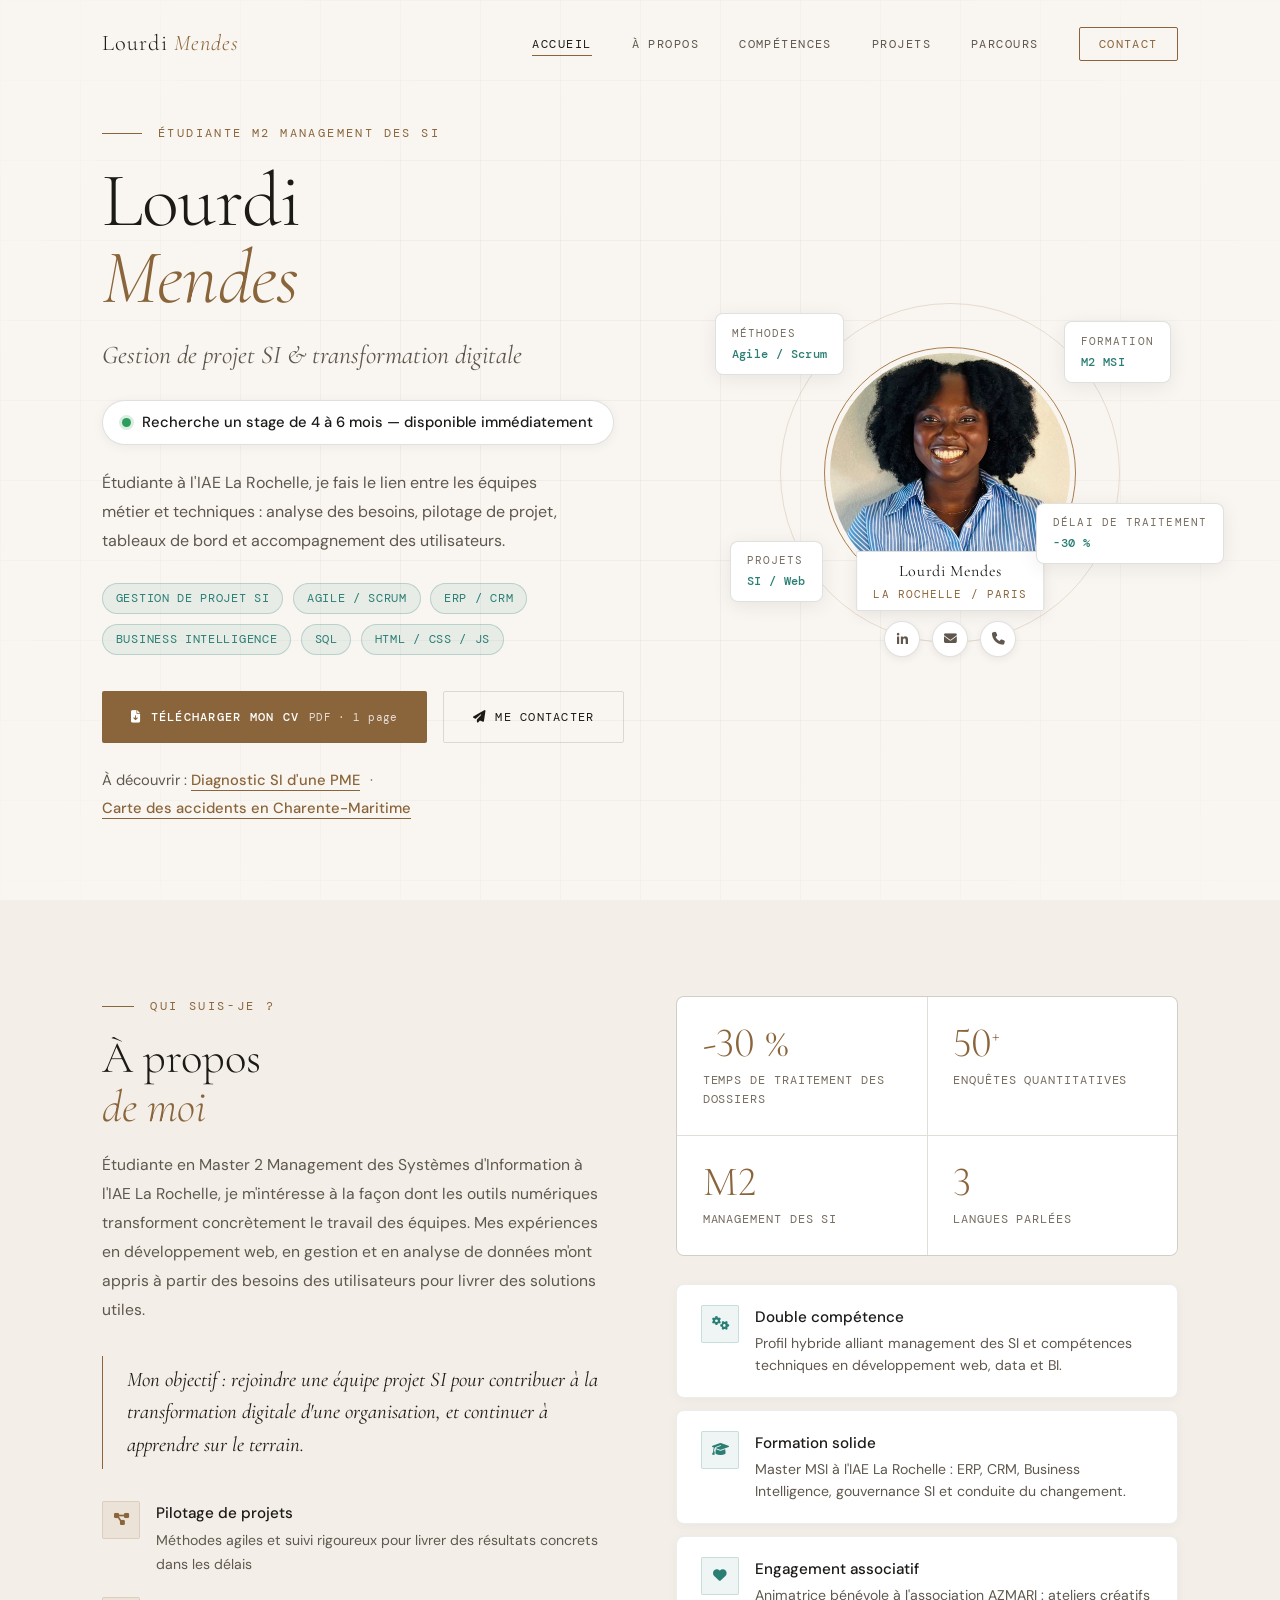
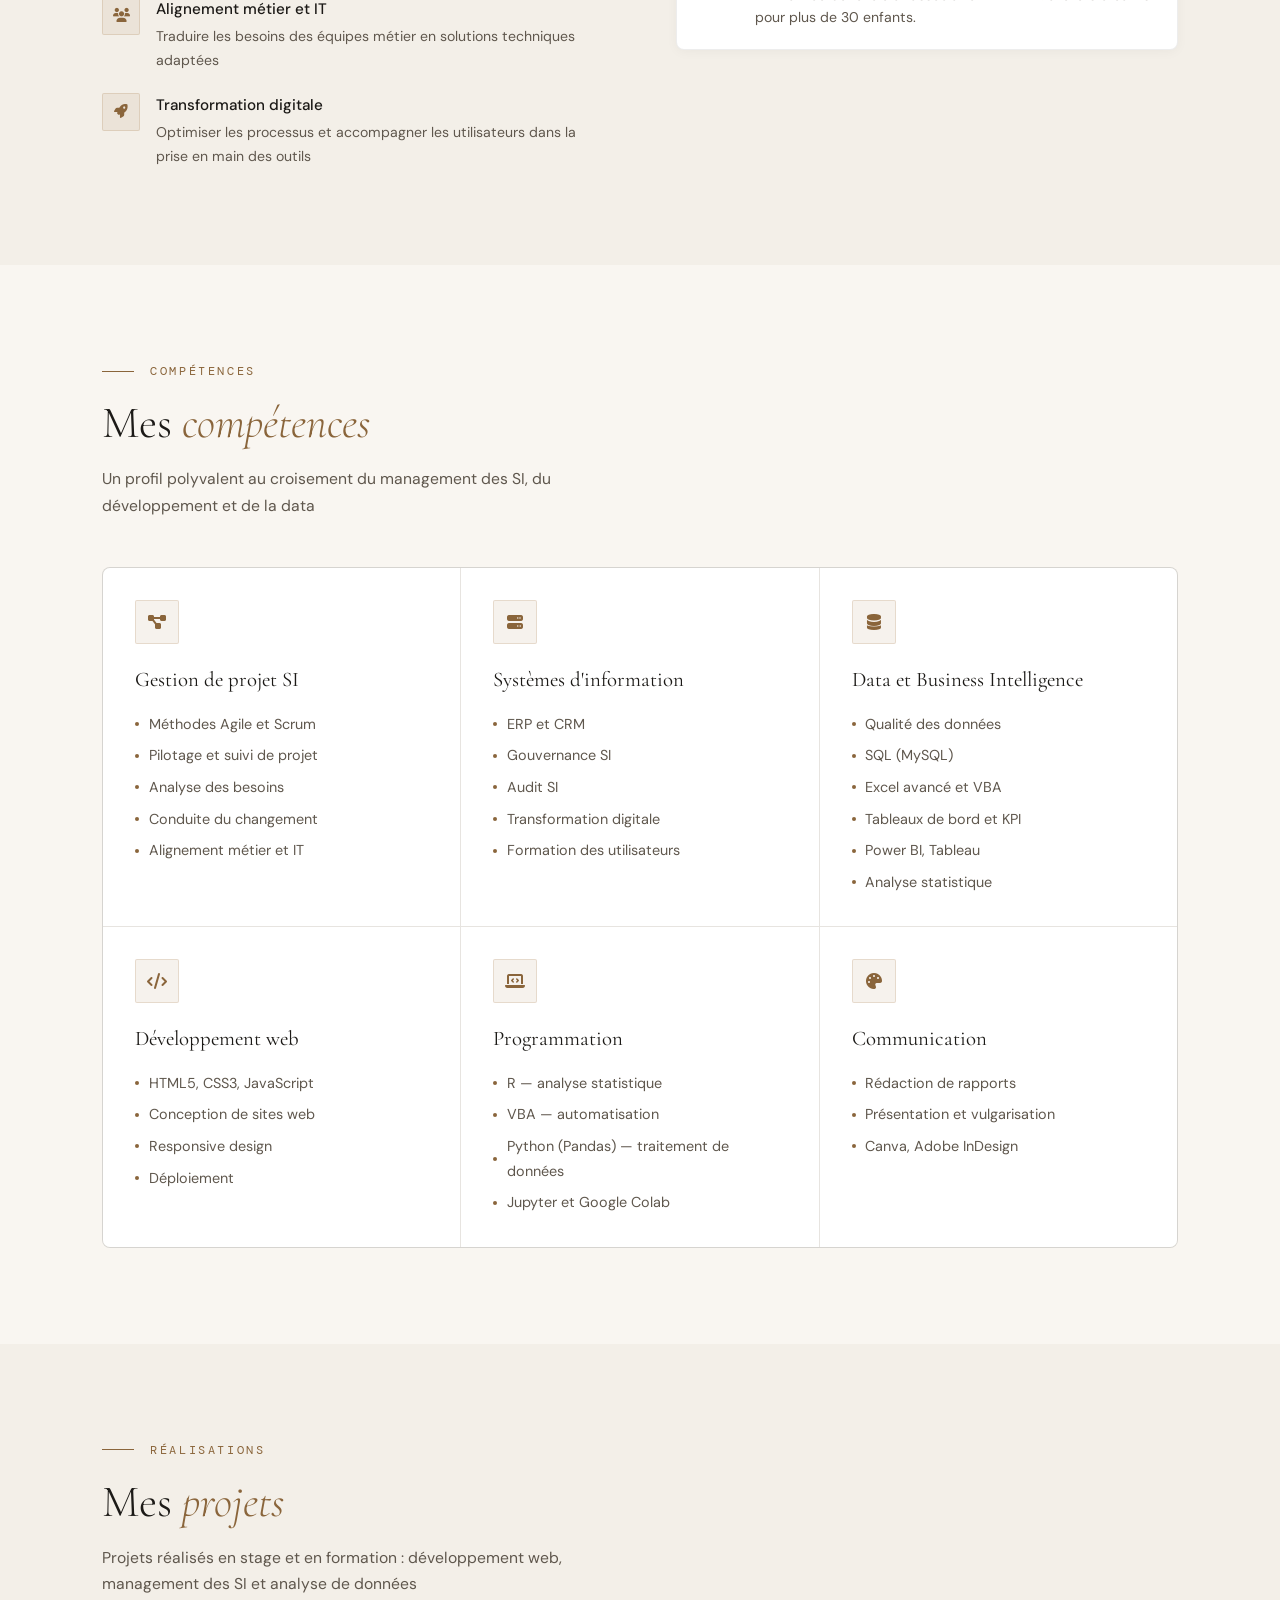
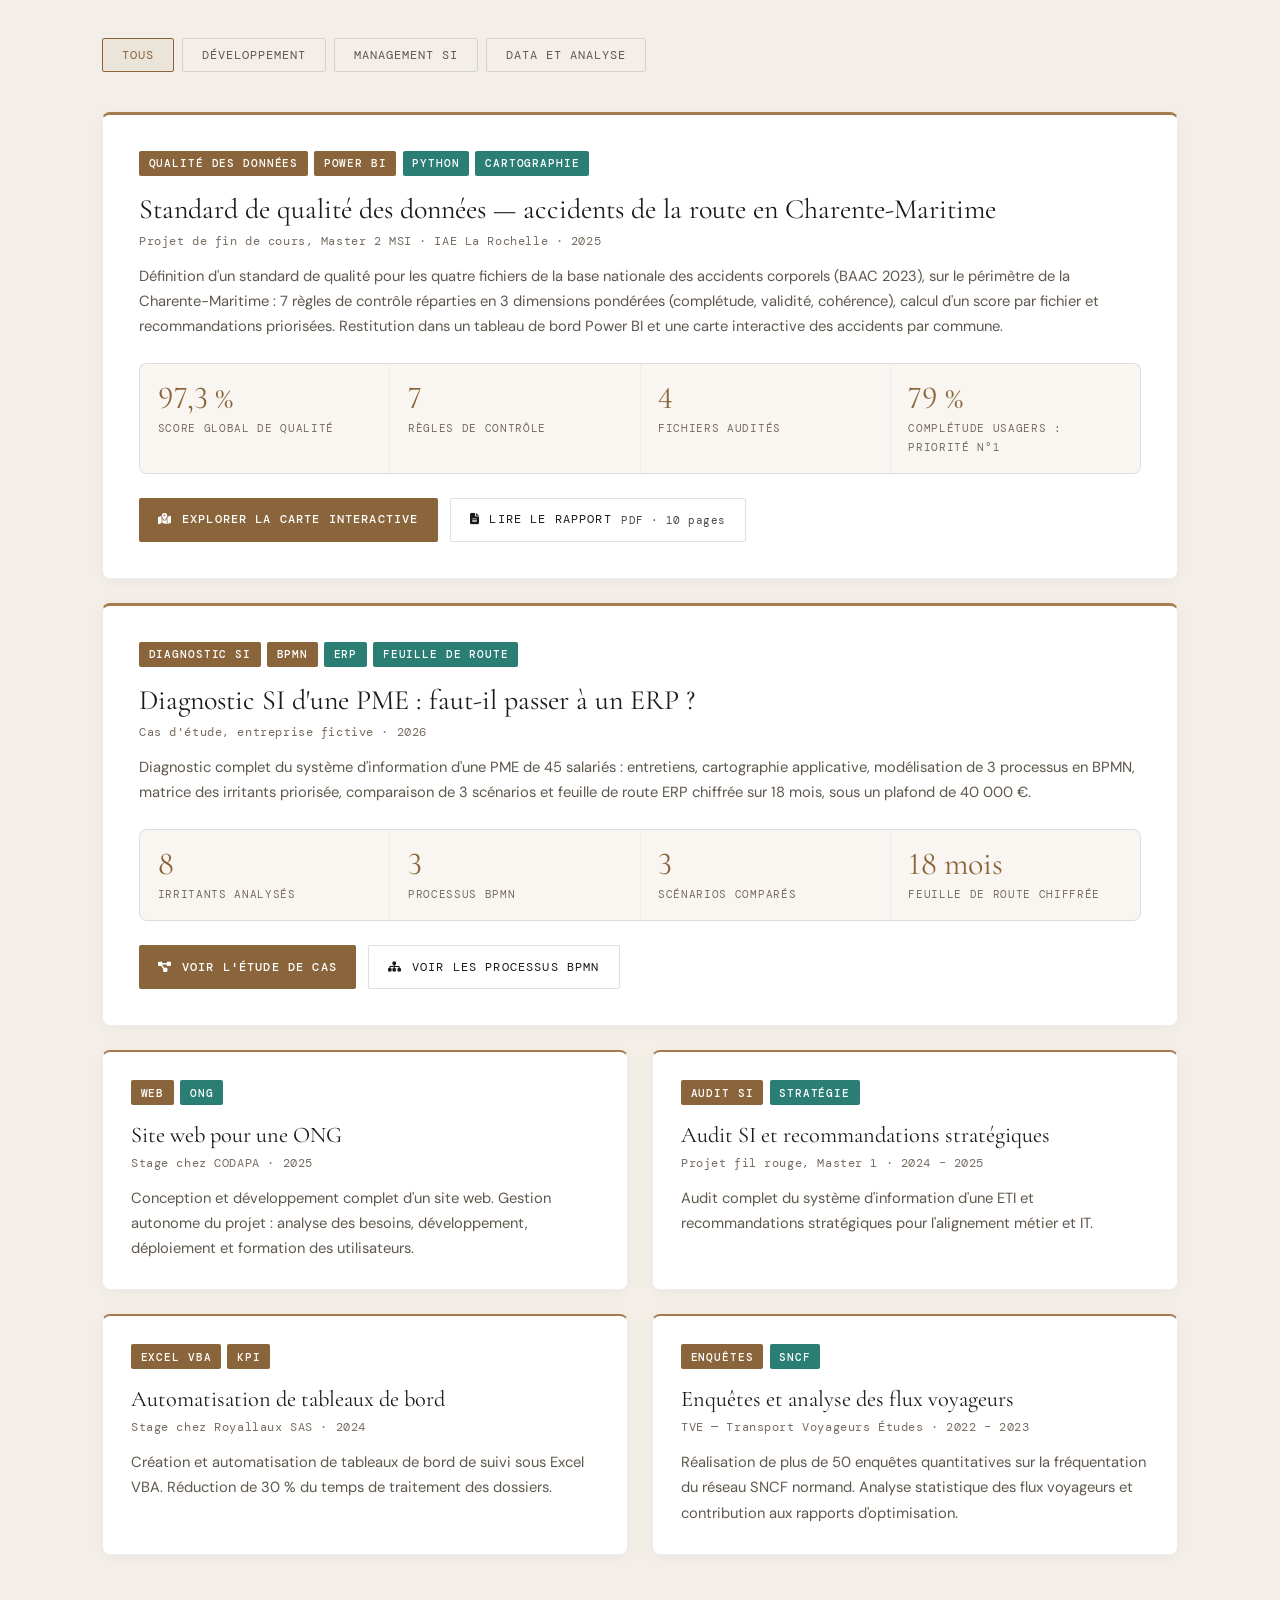
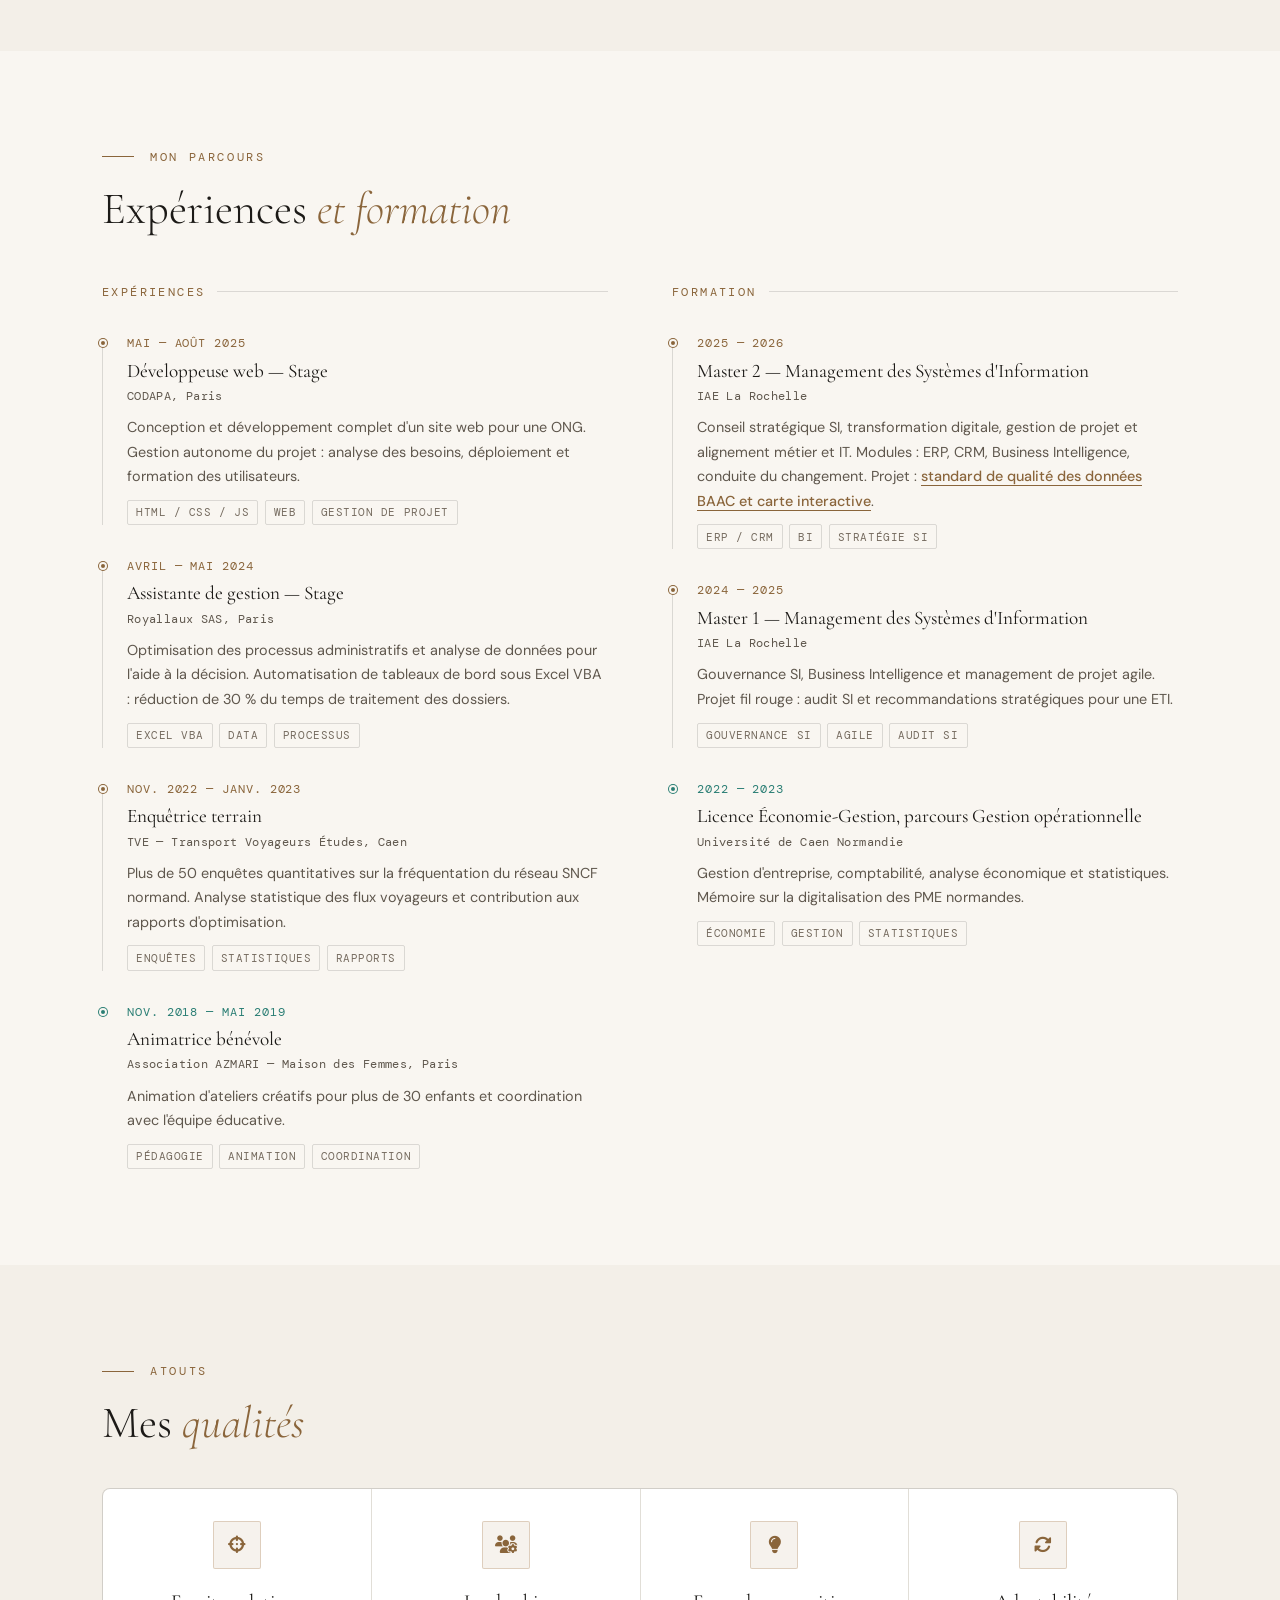
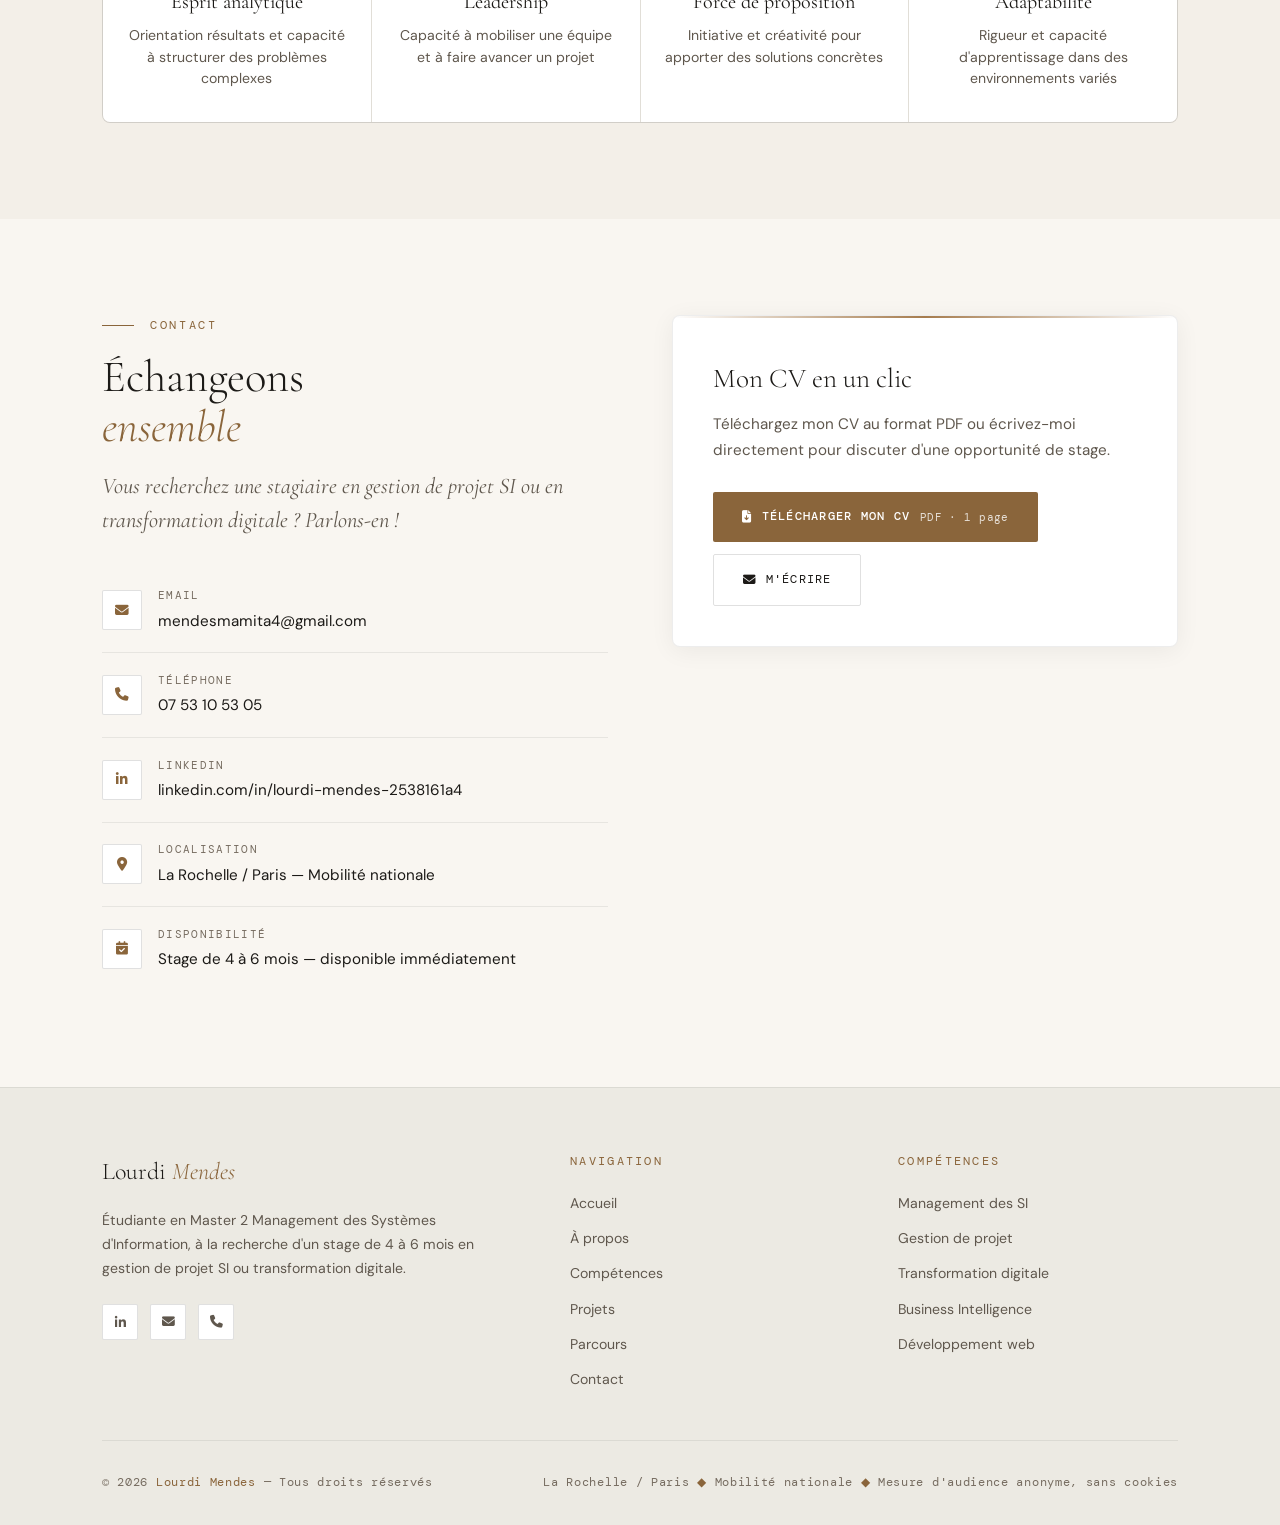
==== commit f31caa2d: "Ajout du cas d'étude « Diagnostic SI d'une PME » - Nouvelle page projets/diagnostic-si/ : cadrage, e" ====
--- a/index.html
+++ b/index.html
@@ -110,6 +110,12 @@
                         <i class="fas fa-paper-plane" aria-hidden="true"></i> Me contacter
                     </a>
                 </div>
+                <p class="hero-projects">
+                    À découvrir :
+                    <a class="inline-link" href="projets/diagnostic-si/" data-goatcounter-click="diag-accueil" data-goatcounter-title="Diagnostic SI depuis l'accueil">Diagnostic SI d'une PME</a>
+                    <span aria-hidden="true">·</span>
+                    <a class="inline-link" href="projets/baac/carte.html" target="_blank" rel="noopener" data-goatcounter-click="baac-carte-accueil" data-goatcounter-title="Carte BAAC depuis l'accueil">Carte des accidents en Charente-Maritime</a>
+                </p>
             </div>
 
             <div class="hero-visual">
@@ -357,8 +363,32 @@
                             <div><span class="kpi-value">79 %</span><span class="kpi-label">Complétude Usagers : priorité n°1</span></div>
                         </div>
                         <div class="project-actions">
-                            <a href="projets/baac/carte.html" class="proj-link" target="_blank" rel="noopener" data-goatcounter-click="baac-carte" data-goatcounter-title="Projet BAAC : carte ouverte">Explorer la carte interactive <i class="fas fa-arrow-right" aria-hidden="true"></i></a>
-                            <a href="projets/baac/rapport_qualite_BAAC_2023.pdf" class="proj-link" target="_blank" rel="noopener" data-goatcounter-click="baac-rapport" data-goatcounter-title="Projet BAAC : rapport ouvert">Lire le rapport (PDF, 10 pages) <i class="fas fa-arrow-right" aria-hidden="true"></i></a>
+                            <a href="projets/baac/carte.html" class="btn btn-primary btn-sm" target="_blank" rel="noopener" data-goatcounter-click="baac-carte" data-goatcounter-title="Projet BAAC : carte ouverte"><i class="fas fa-map-location-dot" aria-hidden="true"></i> Explorer la carte interactive</a>
+                            <a href="projets/baac/rapport_qualite_BAAC_2023.pdf" class="btn btn-outline btn-sm" target="_blank" rel="noopener" data-goatcounter-click="baac-rapport" data-goatcounter-title="Projet BAAC : rapport ouvert"><i class="fas fa-file-lines" aria-hidden="true"></i> Lire le rapport <span class="btn-hint">PDF · 10 pages</span></a>
+                        </div>
+                    </div>
+                </article>
+
+                <article class="project-card project-featured reveal" data-category="si">
+                    <div class="project-body">
+                        <div class="project-tags">
+                            <span class="ptag">Diagnostic SI</span>
+                            <span class="ptag">BPMN</span>
+                            <span class="ptag cyan">ERP</span>
+                            <span class="ptag cyan">Feuille de route</span>
+                        </div>
+                        <h3>Diagnostic SI d'une PME : faut-il passer à un ERP ?</h3>
+                        <p class="project-meta">Cas d'étude, entreprise fictive · 2026</p>
+                        <p>Diagnostic complet du système d'information d'une PME de 45 salariés : entretiens, cartographie applicative, modélisation de 3 processus en BPMN, matrice des irritants priorisée, comparaison de 3 scénarios et feuille de route ERP chiffrée sur 18 mois, sous un plafond de 40 000 €.</p>
+                        <div class="project-kpis">
+                            <div><span class="kpi-value">8</span><span class="kpi-label">Irritants analysés</span></div>
+                            <div><span class="kpi-value">3</span><span class="kpi-label">Processus BPMN</span></div>
+                            <div><span class="kpi-value">3</span><span class="kpi-label">Scénarios comparés</span></div>
+                            <div><span class="kpi-value">18 mois</span><span class="kpi-label">Feuille de route chiffrée</span></div>
+                        </div>
+                        <div class="project-actions">
+                            <a href="projets/diagnostic-si/" class="btn btn-primary btn-sm" data-goatcounter-click="diag-ouvert" data-goatcounter-title="Diagnostic SI : étude de cas ouverte"><i class="fas fa-diagram-project" aria-hidden="true"></i> Voir l'étude de cas</a>
+                            <a href="projets/diagnostic-si/#processus" class="btn btn-outline btn-sm" data-goatcounter-click="diag-bpmn" data-goatcounter-title="Diagnostic SI : processus BPMN"><i class="fas fa-sitemap" aria-hidden="true"></i> Voir les processus BPMN</a>
                         </div>
                     </div>
                 </article>
@@ -511,7 +541,7 @@
                                 <div class="tl-date">2025 — 2026</div>
                                 <h4>Master 2 — Management des Systèmes d'Information</h4>
                                 <p class="tl-org">IAE La Rochelle</p>
-                                <p>Conseil stratégique SI, transformation digitale, gestion de projet et alignement métier et IT. Modules : ERP, CRM, Business Intelligence, conduite du changement.</p>
+                                <p>Conseil stratégique SI, transformation digitale, gestion de projet et alignement métier et IT. Modules : ERP, CRM, Business Intelligence, conduite du changement. Projet : <a class="inline-link" href="projets/baac/carte.html" target="_blank" rel="noopener">standard de qualité des données BAAC et carte interactive</a>.</p>
                                 <div class="tl-tags">
                                     <span class="tl-tag">ERP / CRM</span>
                                     <span class="tl-tag">BI</span>
--- a/style.css
+++ b/style.css
@@ -331,6 +331,16 @@
     transform: translateY(-2px);
 }
 
+.hero-projects {
+    margin-top: 1.5rem;
+    font-size: 0.92rem;
+    color: var(--text-2);
+    line-height: 1.9;
+    animation: fadeUp 0.8s var(--ease-out) 0.8s both;
+}
+.hero-projects span { margin: 0 0.4rem; color: var(--text-3); }
+.hero-projects a { white-space: nowrap; }
+
 /* — Photo — */
 .hero-visual {
     display: flex;
@@ -796,7 +806,16 @@
     margin-top: 0.25rem;
 }
 
-.project-actions { display: flex; flex-wrap: wrap; gap: 0.5rem 2rem; }
+.project-actions { display: flex; flex-wrap: wrap; gap: 0.75rem; margin-top: 1.5rem; }
+.btn-sm { padding: 0.7rem 1.2rem; font-size: 0.72rem; }
+
+/* Lien vers un projet dans le texte (parcours) */
+.inline-link {
+    color: var(--gold);
+    font-weight: 500;
+    border-bottom: 1px solid currentColor;
+}
+.inline-link:hover { color: var(--text-1); }
 
 .btn-hint {
     font-size: 0.68rem;
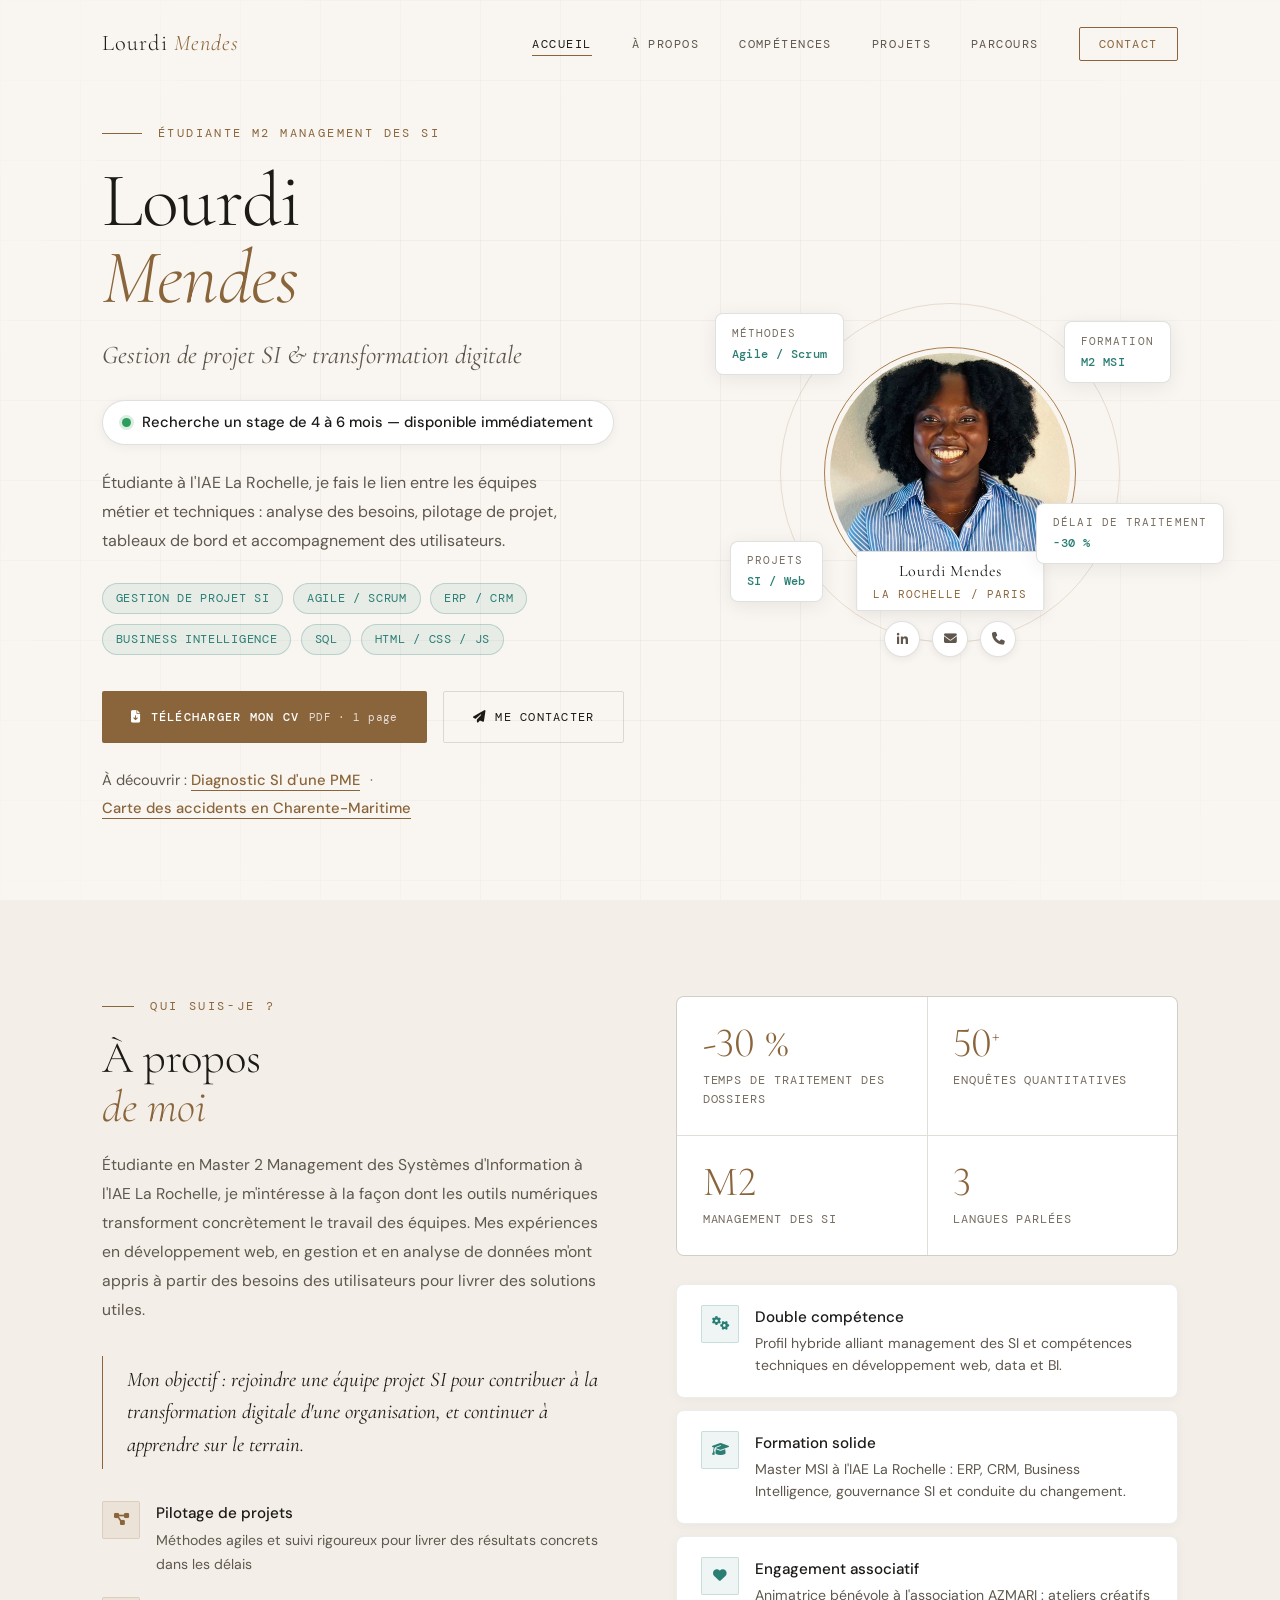
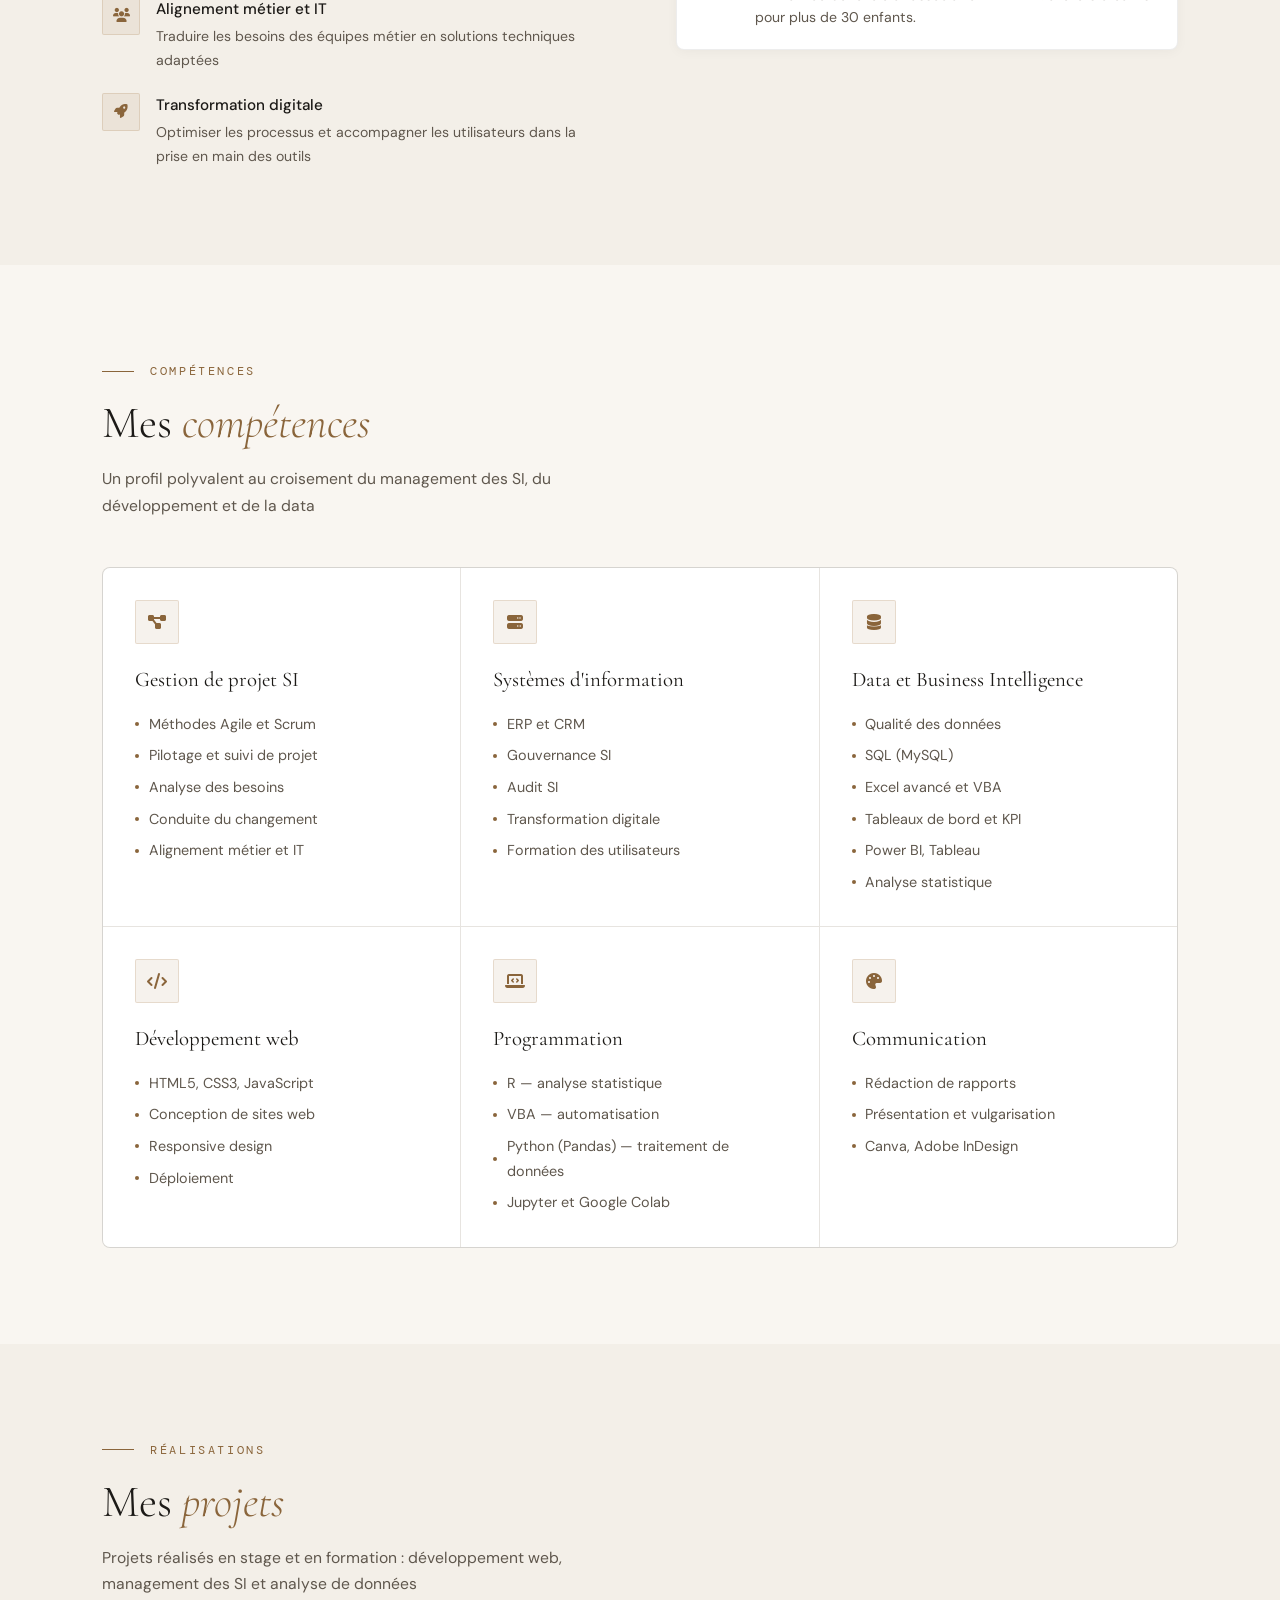
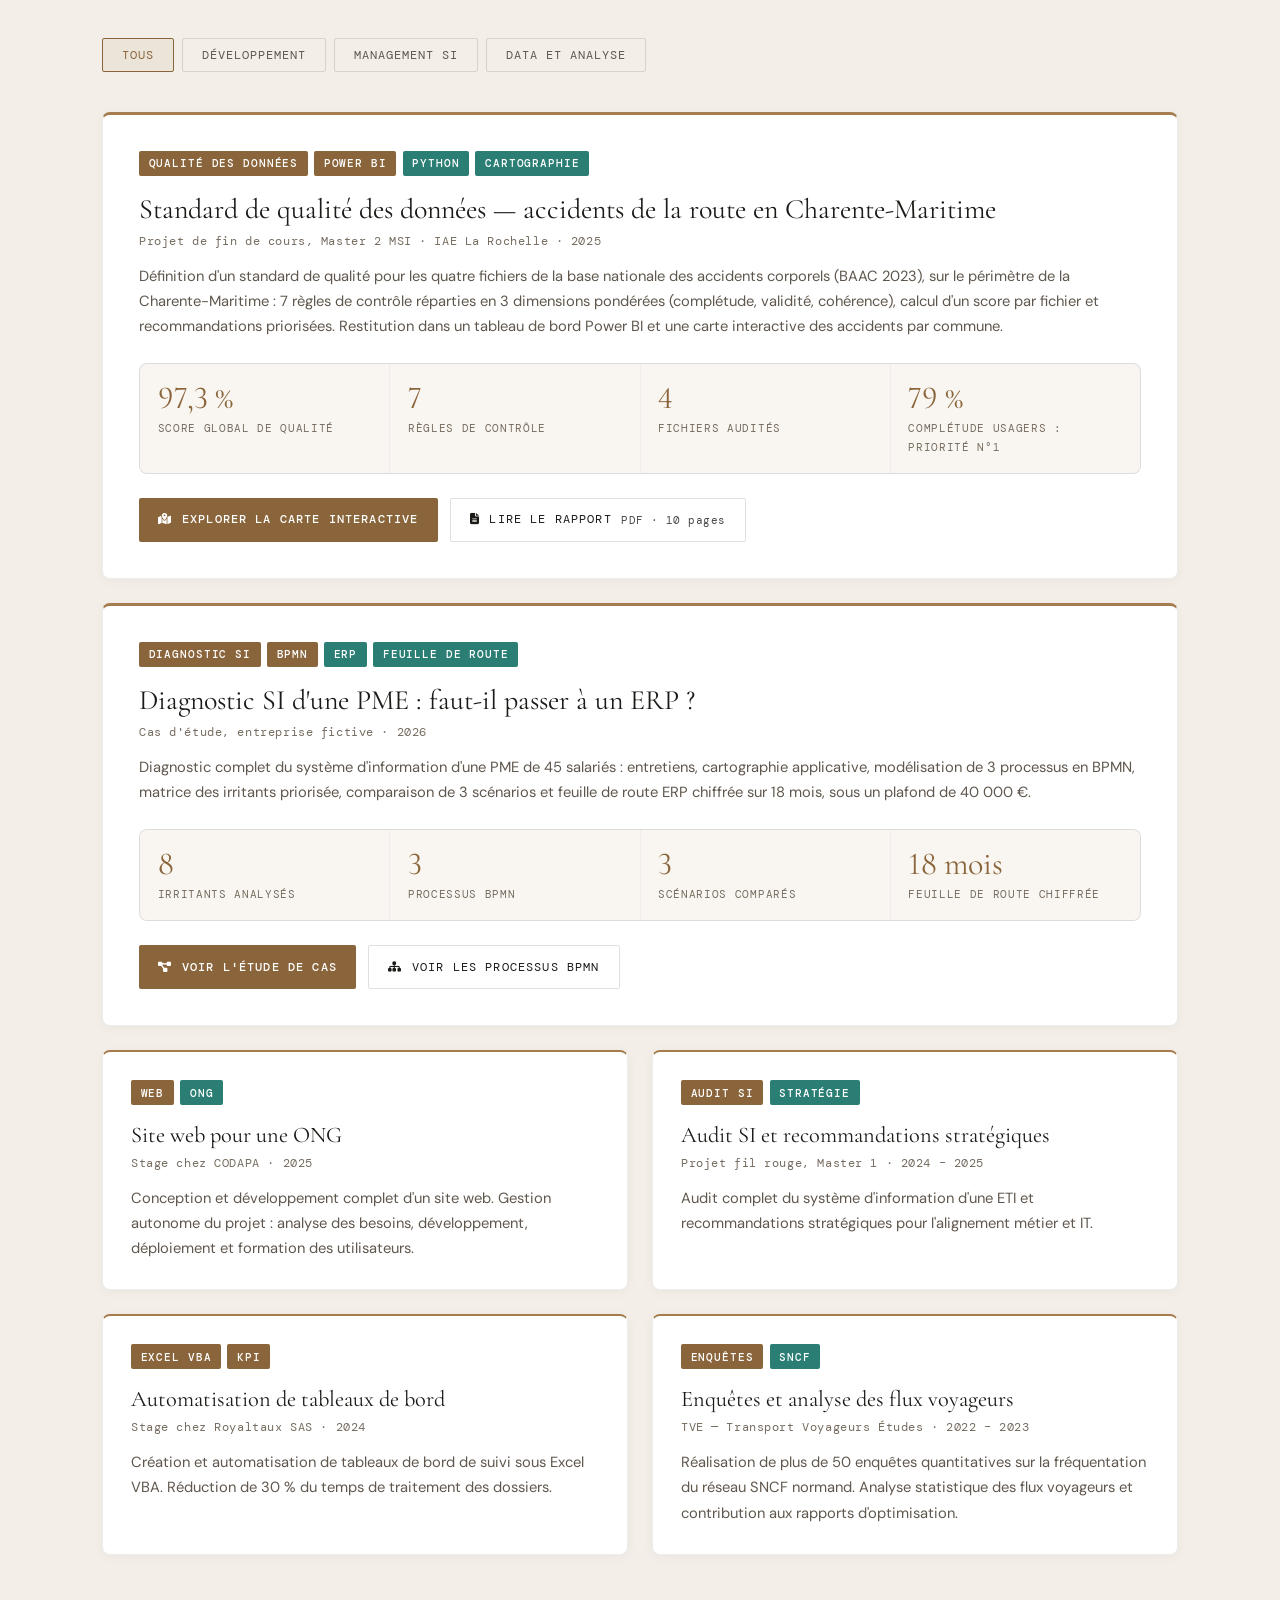
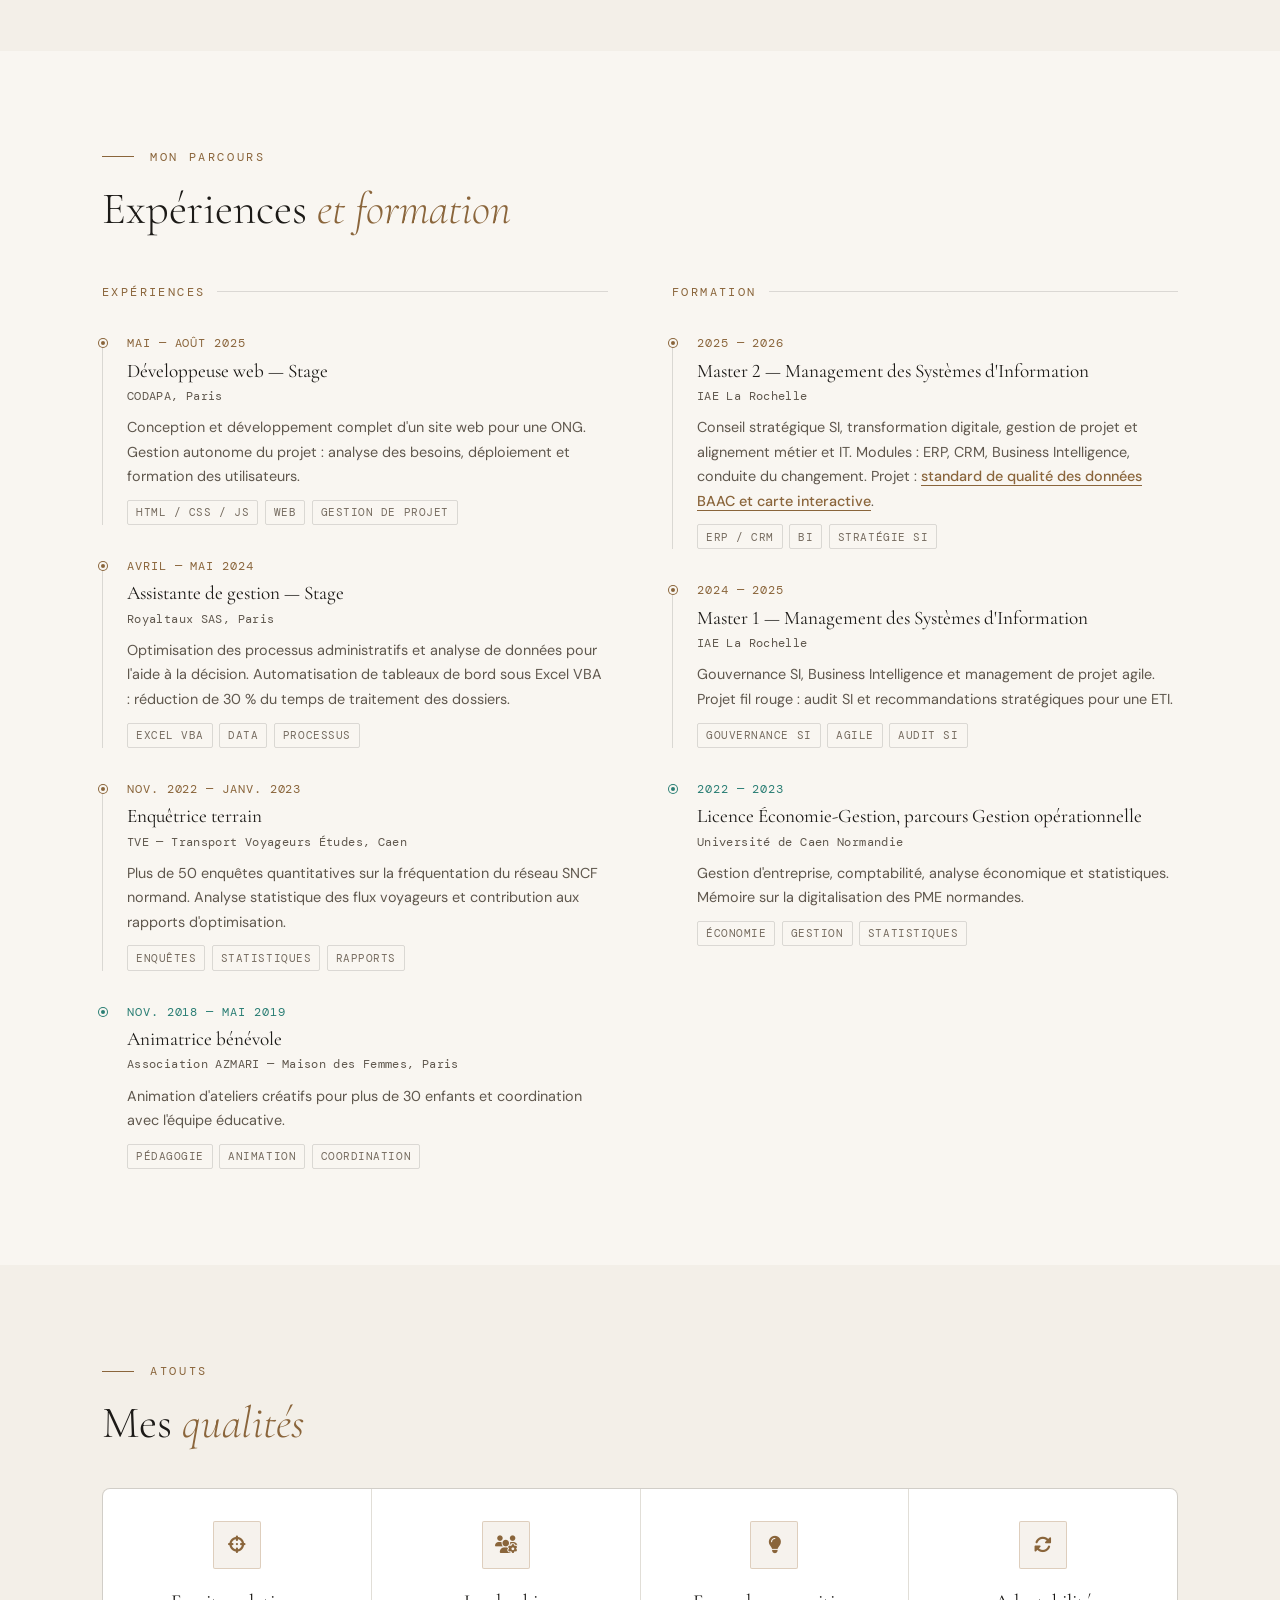
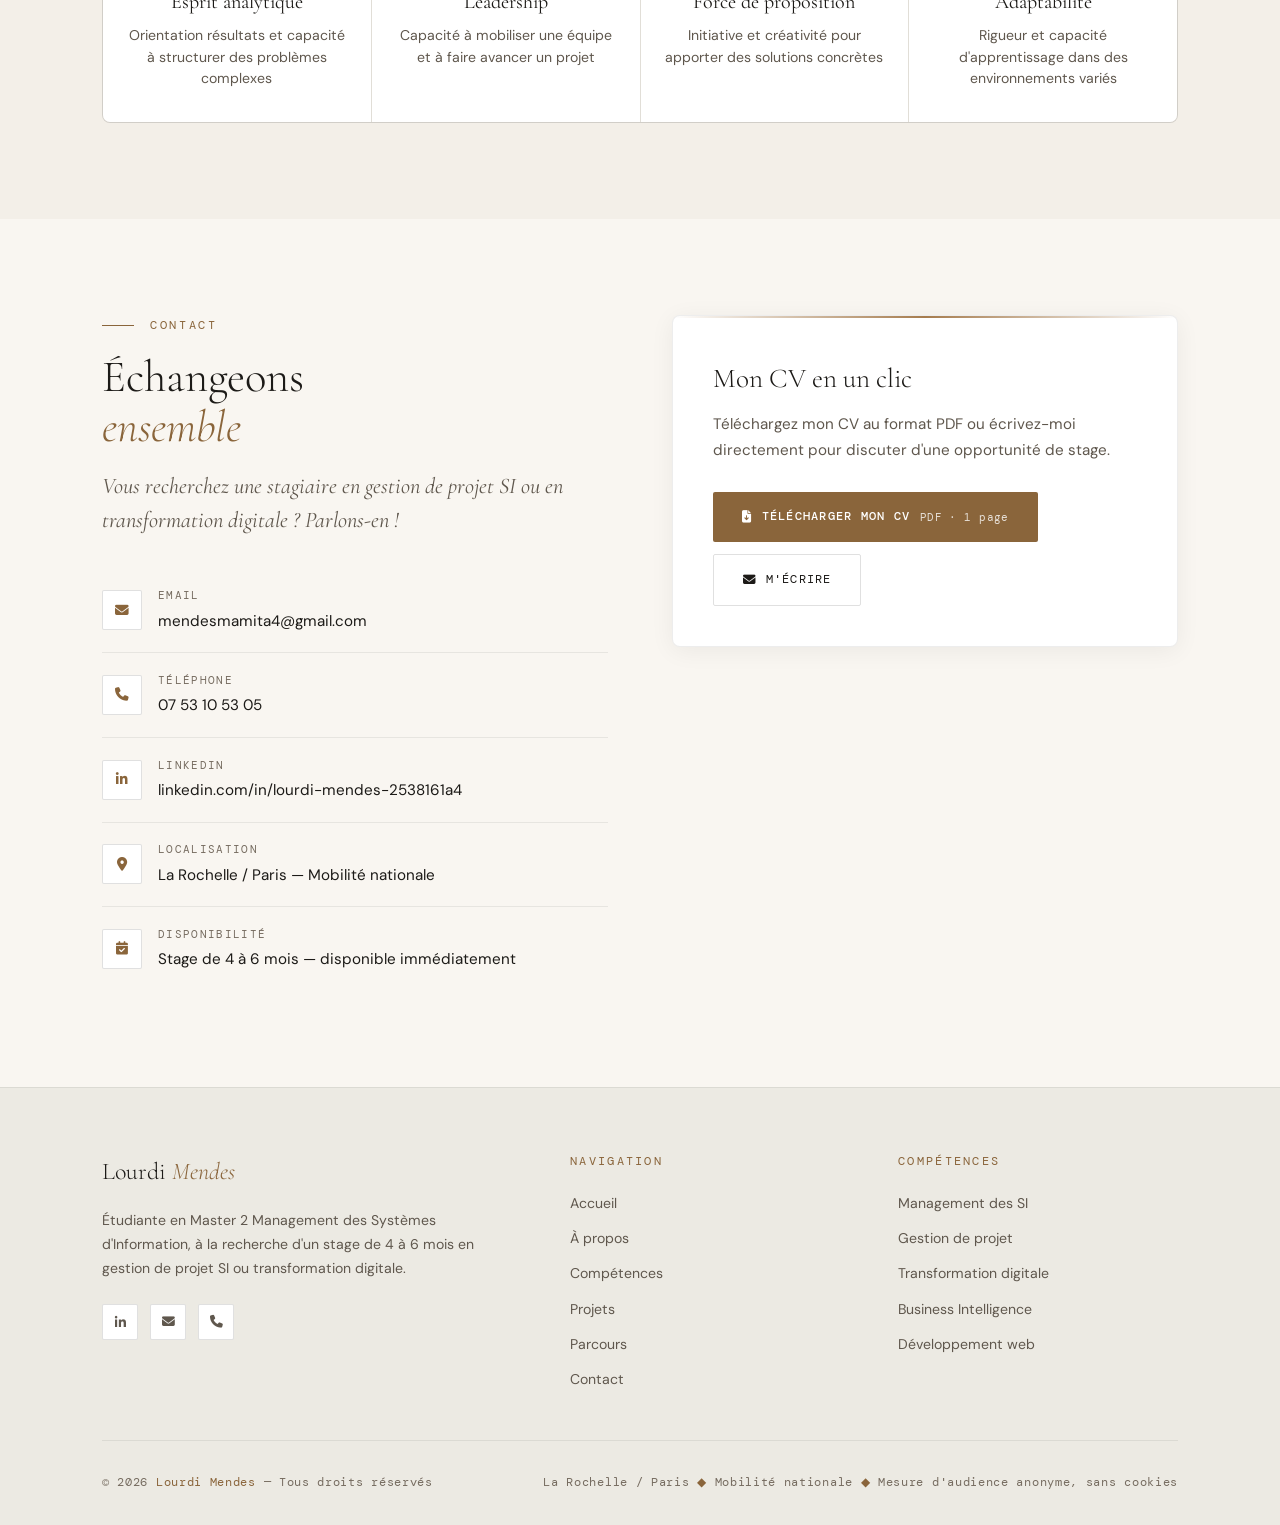
==== commit bc1f014d: "Corrige le nom de l'entreprise : Royaltaux SAS Co-Authored-By: Claude Opus 5.5 <noreply@anthropic.co" ====
--- a/index.html
+++ b/index.html
@@ -424,7 +424,7 @@
                             <span class="ptag">KPI</span>
                         </div>
                         <h3>Automatisation de tableaux de bord</h3>
-                        <p class="project-meta">Stage chez Royallaux SAS · 2024</p>
+                        <p class="project-meta">Stage chez Royaltaux SAS · 2024</p>
                         <p>Création et automatisation de tableaux de bord de suivi sous Excel VBA. Réduction de 30 % du temps de traitement des dossiers.</p>
                     </div>
                 </article>
@@ -482,7 +482,7 @@
                             <div class="tl-content">
                                 <div class="tl-date">Avril — Mai 2024</div>
                                 <h4>Assistante de gestion — Stage</h4>
-                                <p class="tl-org">Royallaux SAS, Paris</p>
+                                <p class="tl-org">Royaltaux SAS, Paris</p>
                                 <p>Optimisation des processus administratifs et analyse de données pour l'aide à la décision. Automatisation de tableaux de bord sous Excel VBA : réduction de 30 % du temps de traitement des dossiers.</p>
                                 <div class="tl-tags">
                                     <span class="tl-tag">Excel VBA</span>
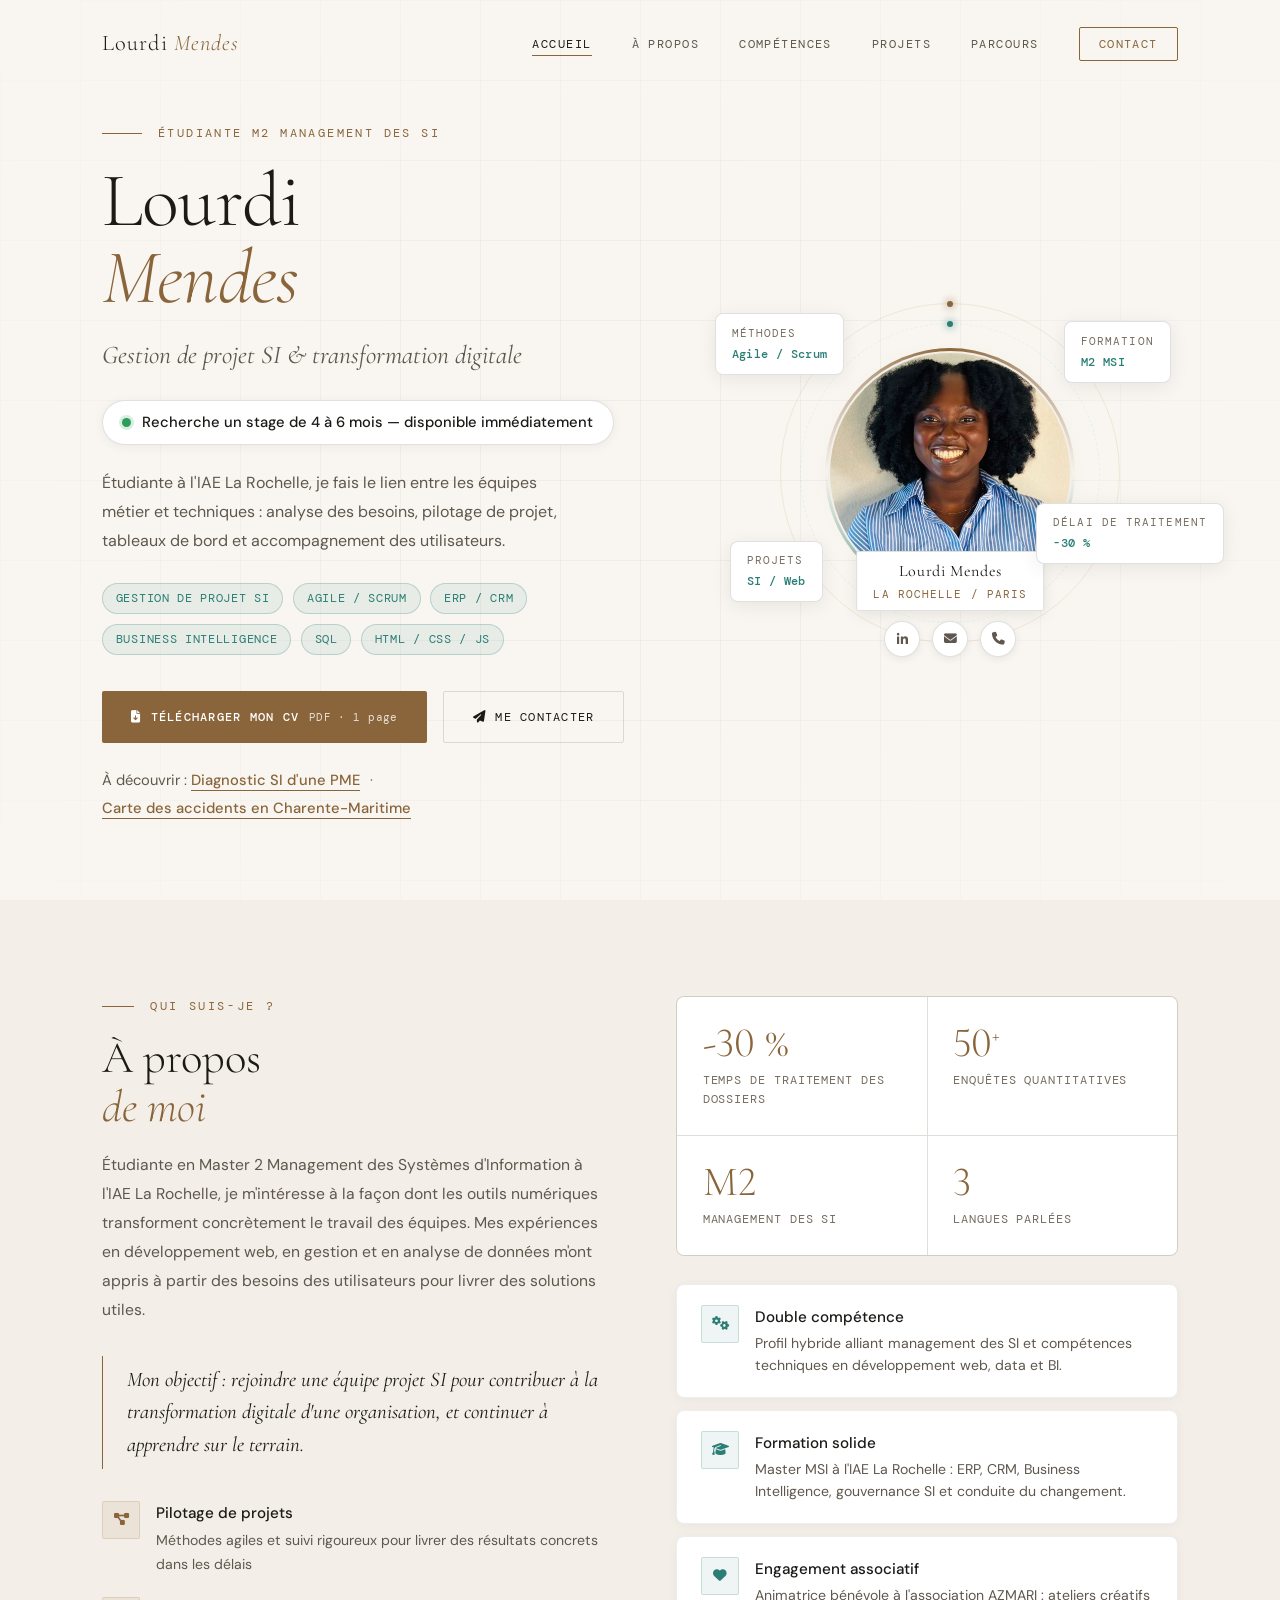
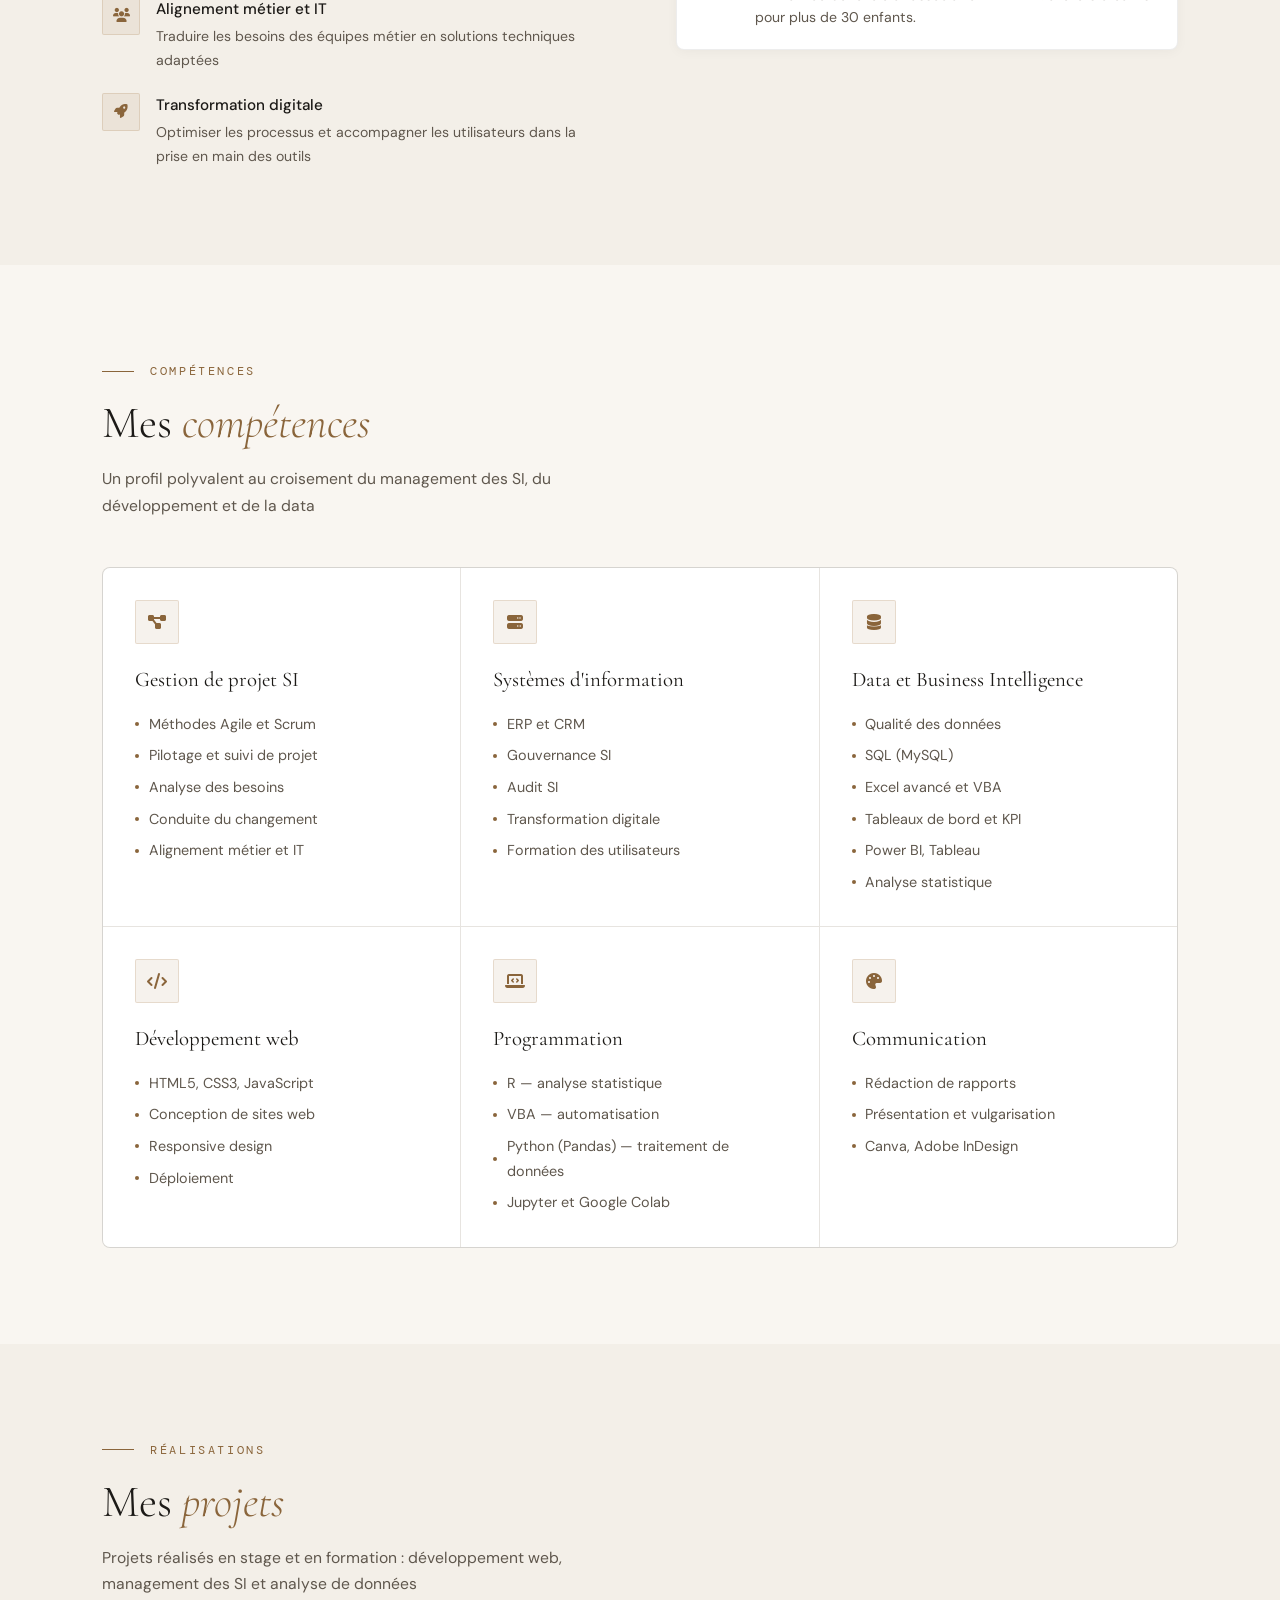
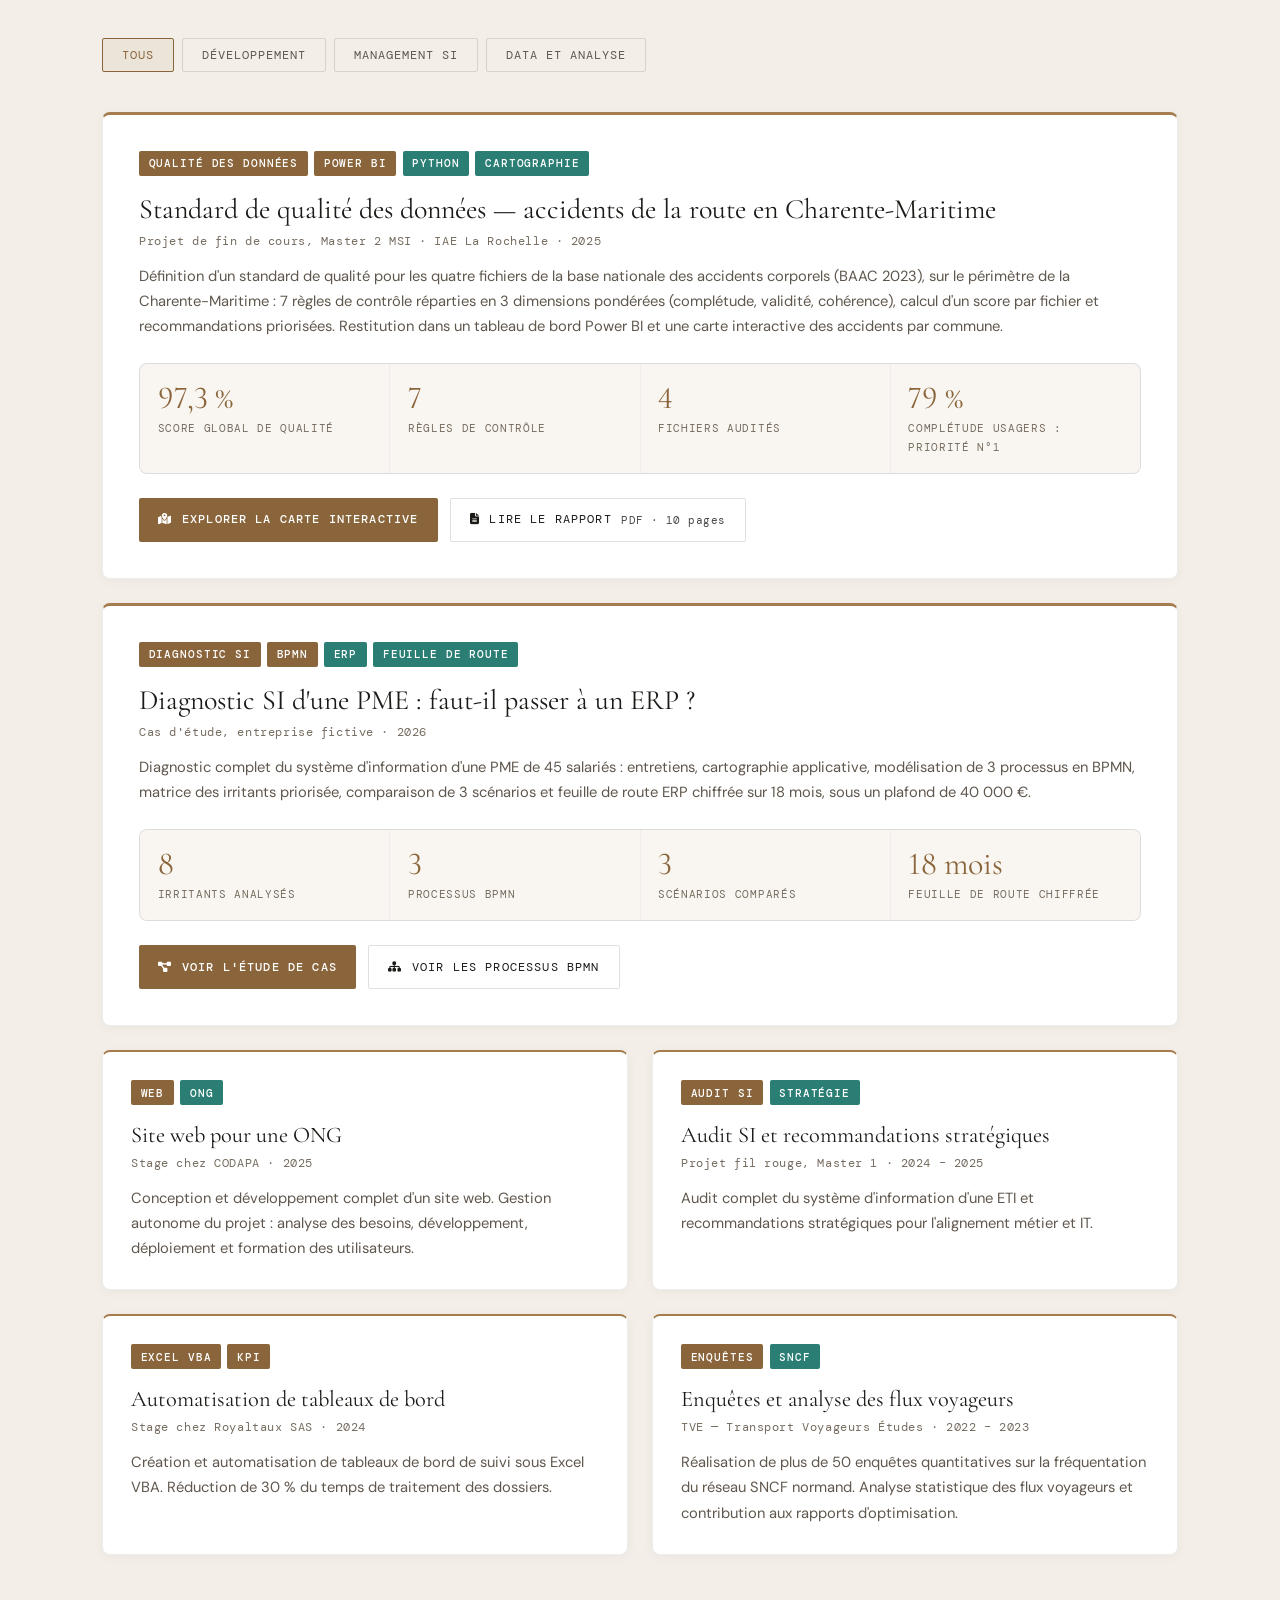
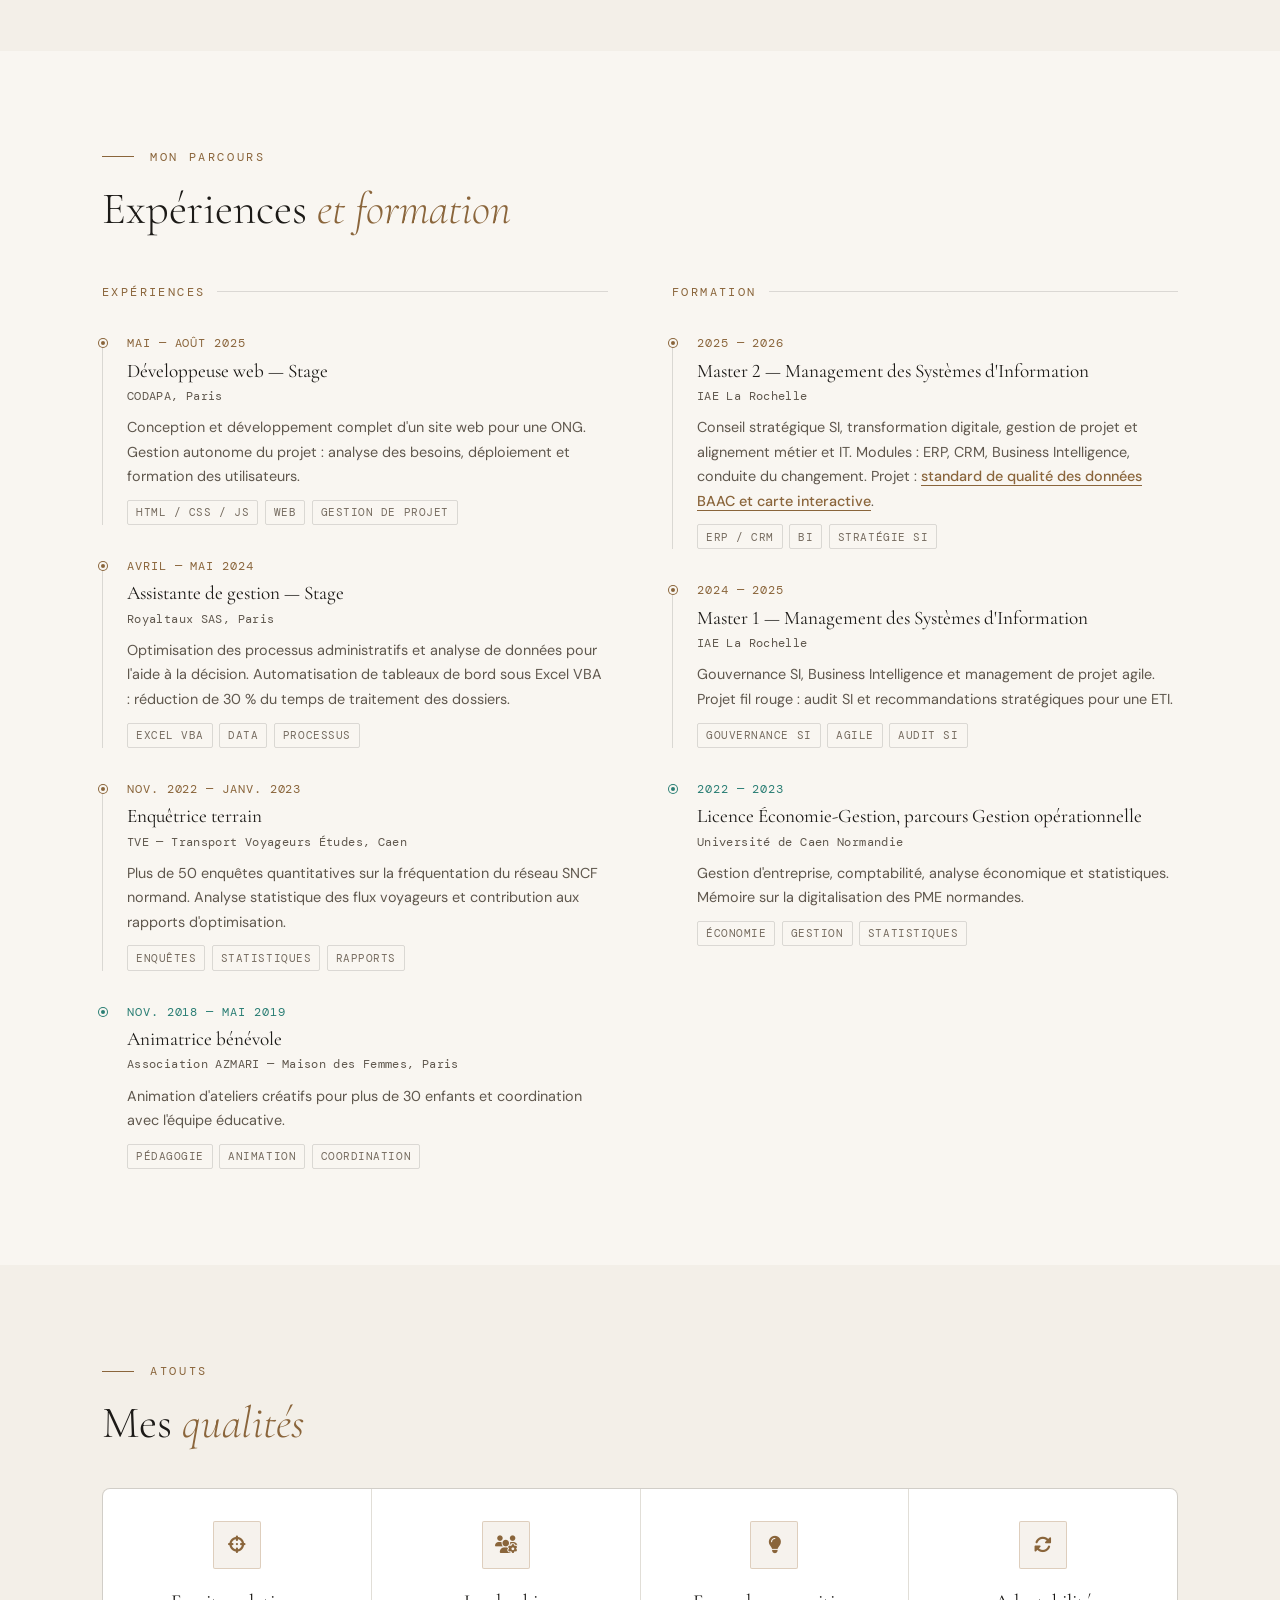
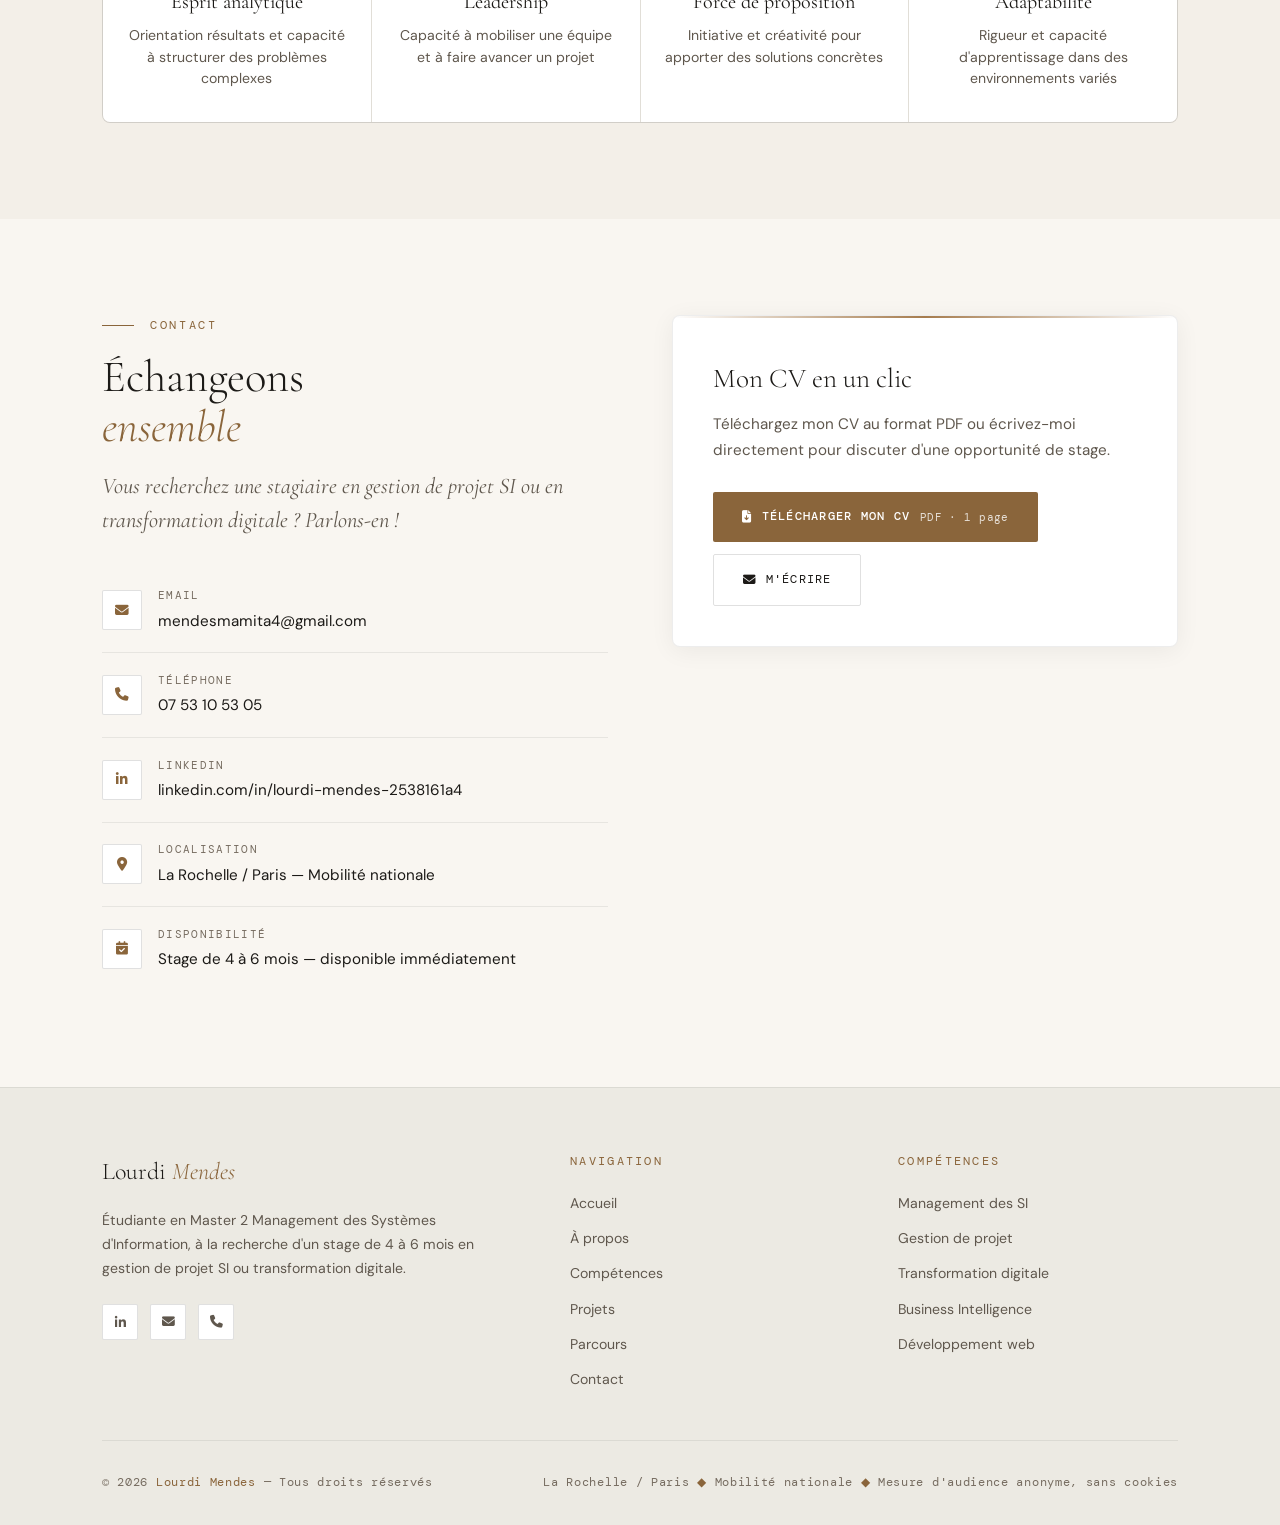
==== commit f311cb70: "Remet l'animation autour de la photo de profil Anneau dégradé tournant, deux orbites avec leur point" ====
--- a/index.html
+++ b/index.html
@@ -120,7 +120,8 @@
 
             <div class="hero-visual">
                 <div class="orbit-container">
-                    <div class="orbit orbit-1" aria-hidden="true"></div>
+                    <div class="orbit orbit-1" aria-hidden="true"><div class="orbit-dot"></div></div>
+                    <div class="orbit orbit-2" aria-hidden="true"><div class="orbit-dot"></div></div>
 
                     <div class="data-node node-1" data-label="Méthodes">
                         <span class="val">Agile / Scrum</span>
@@ -136,6 +137,7 @@
                     </div>
 
                     <div class="profile-wrapper">
+                        <div class="profile-glow" aria-hidden="true"></div>
                         <div class="profile-img-ring" aria-hidden="true"></div>
                         <img class="profile-img" src="lourdi.jpg" alt="Lourdi Mendes" width="520" height="476" fetchpriority="high">
                         <div class="profile-namecard">
--- a/style.css
+++ b/style.css
@@ -356,14 +356,38 @@
     display: flex; align-items:center; justify-content:center;
 }
 
-/* Un seul anneau, lent et discret */
+/* Orbites qui tournent autour de la photo */
 .orbit {
     position: absolute;
     border-radius: 50%;
-    border: 1px solid rgba(166,124,78,0.22);
-}
-
-.orbit-1 { width: 340px; height: 340px; }
+    border: 1px solid transparent;
+    animation: orbit-spin linear infinite;
+}
+
+.orbit-1 {
+    width: 340px; height: 340px;
+    border-color: rgba(201,169,110,0.2);
+    animation-duration: 20s;
+}
+
+.orbit-2 {
+    width: 300px; height: 300px;
+    border-color: rgba(74,222,205,0.15);
+    border-style: dashed;
+    animation-duration: 14s;
+    animation-direction: reverse;
+}
+
+.orbit-dot {
+    position: absolute;
+    width: 6px; height: 6px;
+    border-radius: 50%;
+    top: -3px; left: 50%;
+    transform: translateX(-50%);
+}
+
+.orbit-1 .orbit-dot { background: var(--gold); box-shadow: 0 0 8px var(--gold); }
+.orbit-2 .orbit-dot { background: var(--cyan); box-shadow: 0 0 8px var(--cyan); }
 
 /* Étiquettes fixes autour de la photo */
 .data-node {
@@ -404,11 +428,45 @@
     width: 240px; height: 240px;
 }
 
+.profile-glow {
+    position: absolute;
+    inset: -20px;
+    border-radius: 50%;
+    background: radial-gradient(ellipse, rgba(166,124,78,0.18) 0%, transparent 70%);
+    animation: pulse-glow 4s ease-in-out infinite;
+}
+
+@keyframes pulse-glow {
+    0%, 100% { opacity: 0.5; transform: scale(0.95); }
+    50% { opacity: 1; transform: scale(1.05); }
+}
+
+/* Anneau dégradé or / turquoise qui tourne autour de la photo */
 .profile-img-ring {
     position: absolute;
-    inset: -6px;
+    inset: -5px;
     border-radius: 50%;
-    border: 1px solid var(--gold-light);
+    padding: 3px;
+    background: conic-gradient(
+        from 0deg,
+        var(--gold) 0deg,
+        transparent 90deg,
+        var(--cyan) 180deg,
+        transparent 270deg,
+        var(--gold) 360deg
+    );
+    animation: ring-spin 6s linear infinite;
+}
+
+@keyframes ring-spin {
+    to { transform: rotate(360deg); }
+}
+
+.profile-img-ring::after {
+    content:'';
+    position:absolute; inset:3px;
+    border-radius:50%;
+    background: var(--bg-2);
 }
 
 .profile-img {
@@ -473,6 +531,11 @@
     transform: translateY(-3px);
 }
 
+@keyframes orbit-spin {
+    from { transform: rotate(0deg); }
+    to { transform: rotate(360deg); }
+}
+
 @keyframes fadeUp {
     from { opacity:0; transform: translateY(24px); }
     to { opacity:1; transform: translateY(0); }
@@ -1197,6 +1260,7 @@
     .footer-grid { grid-template-columns:1fr; gap:2rem; }
     .orbit-container { width:260px; height:260px; }
     .orbit-1 { width:240px; height:240px; }
+    .orbit-2 { width:212px; height:212px; }
     .profile-wrapper { width:190px; height:190px; }
     .data-node { display:none; }
 
